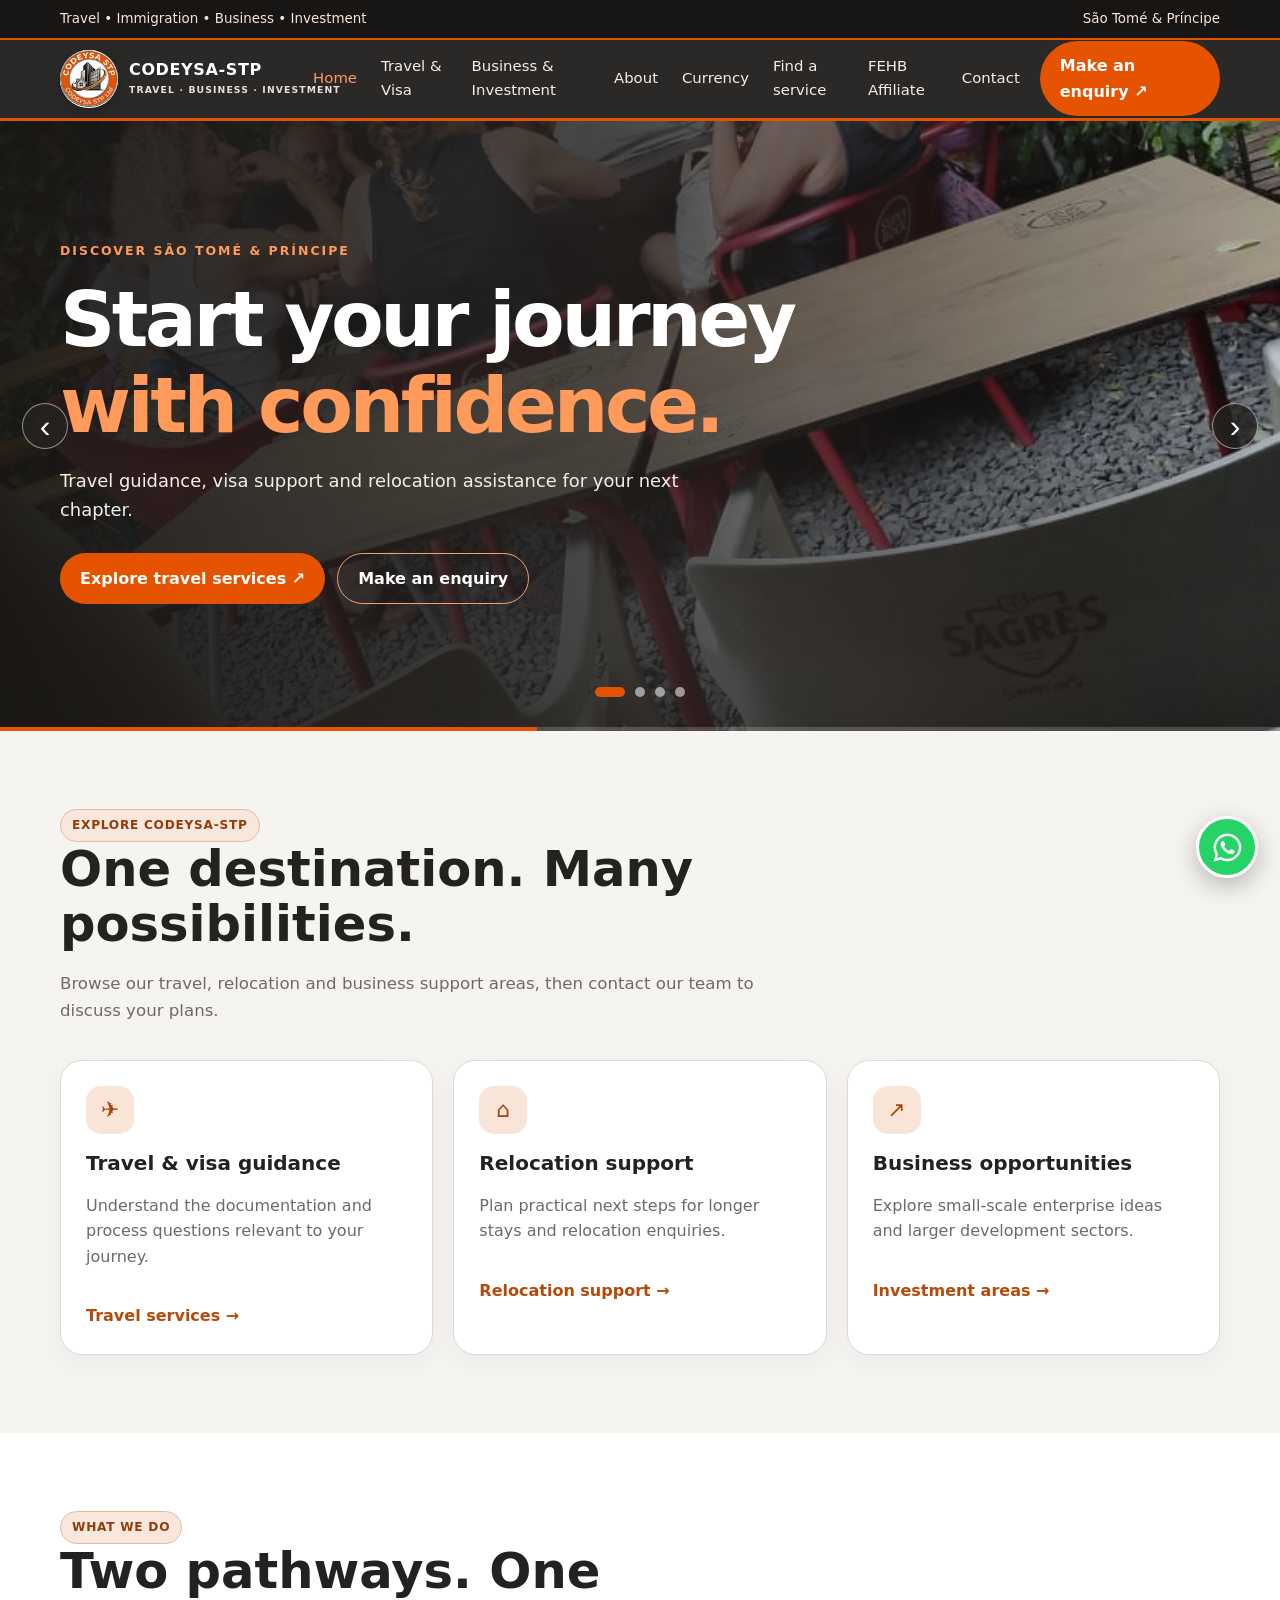
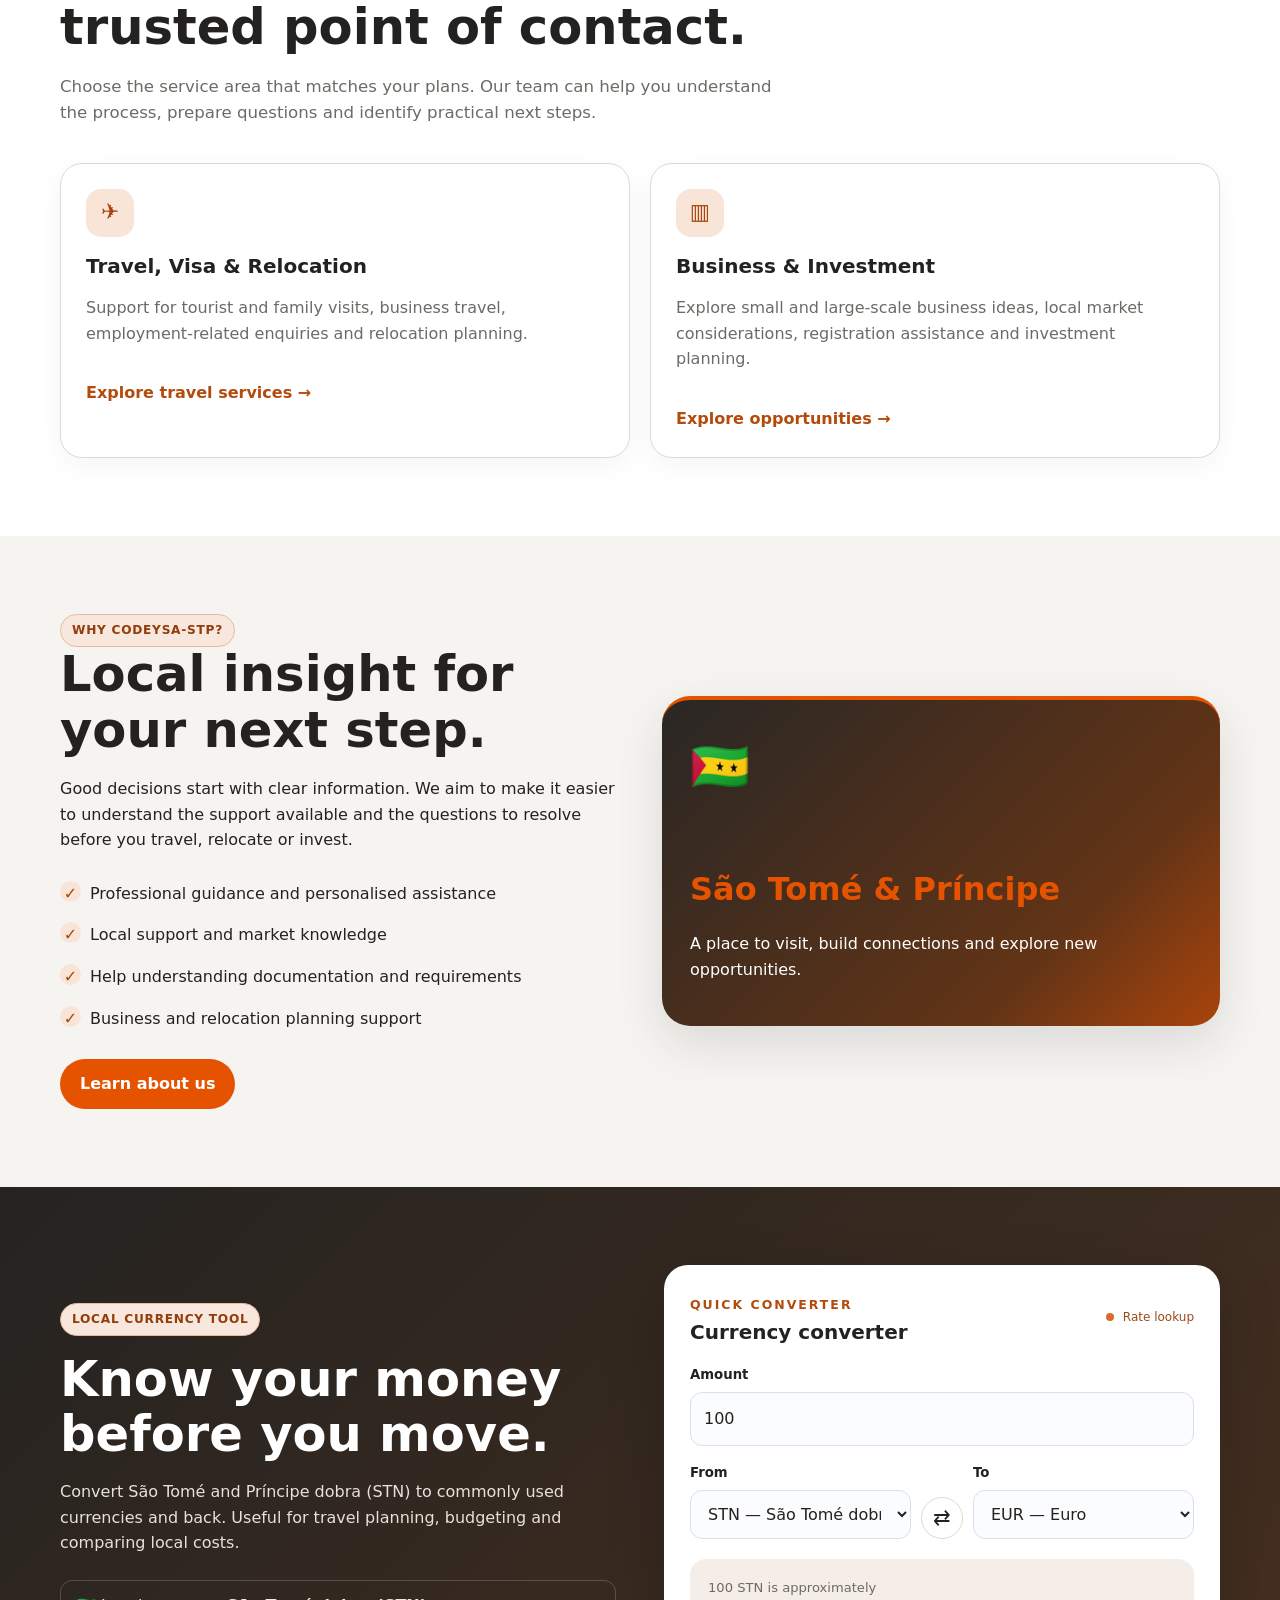
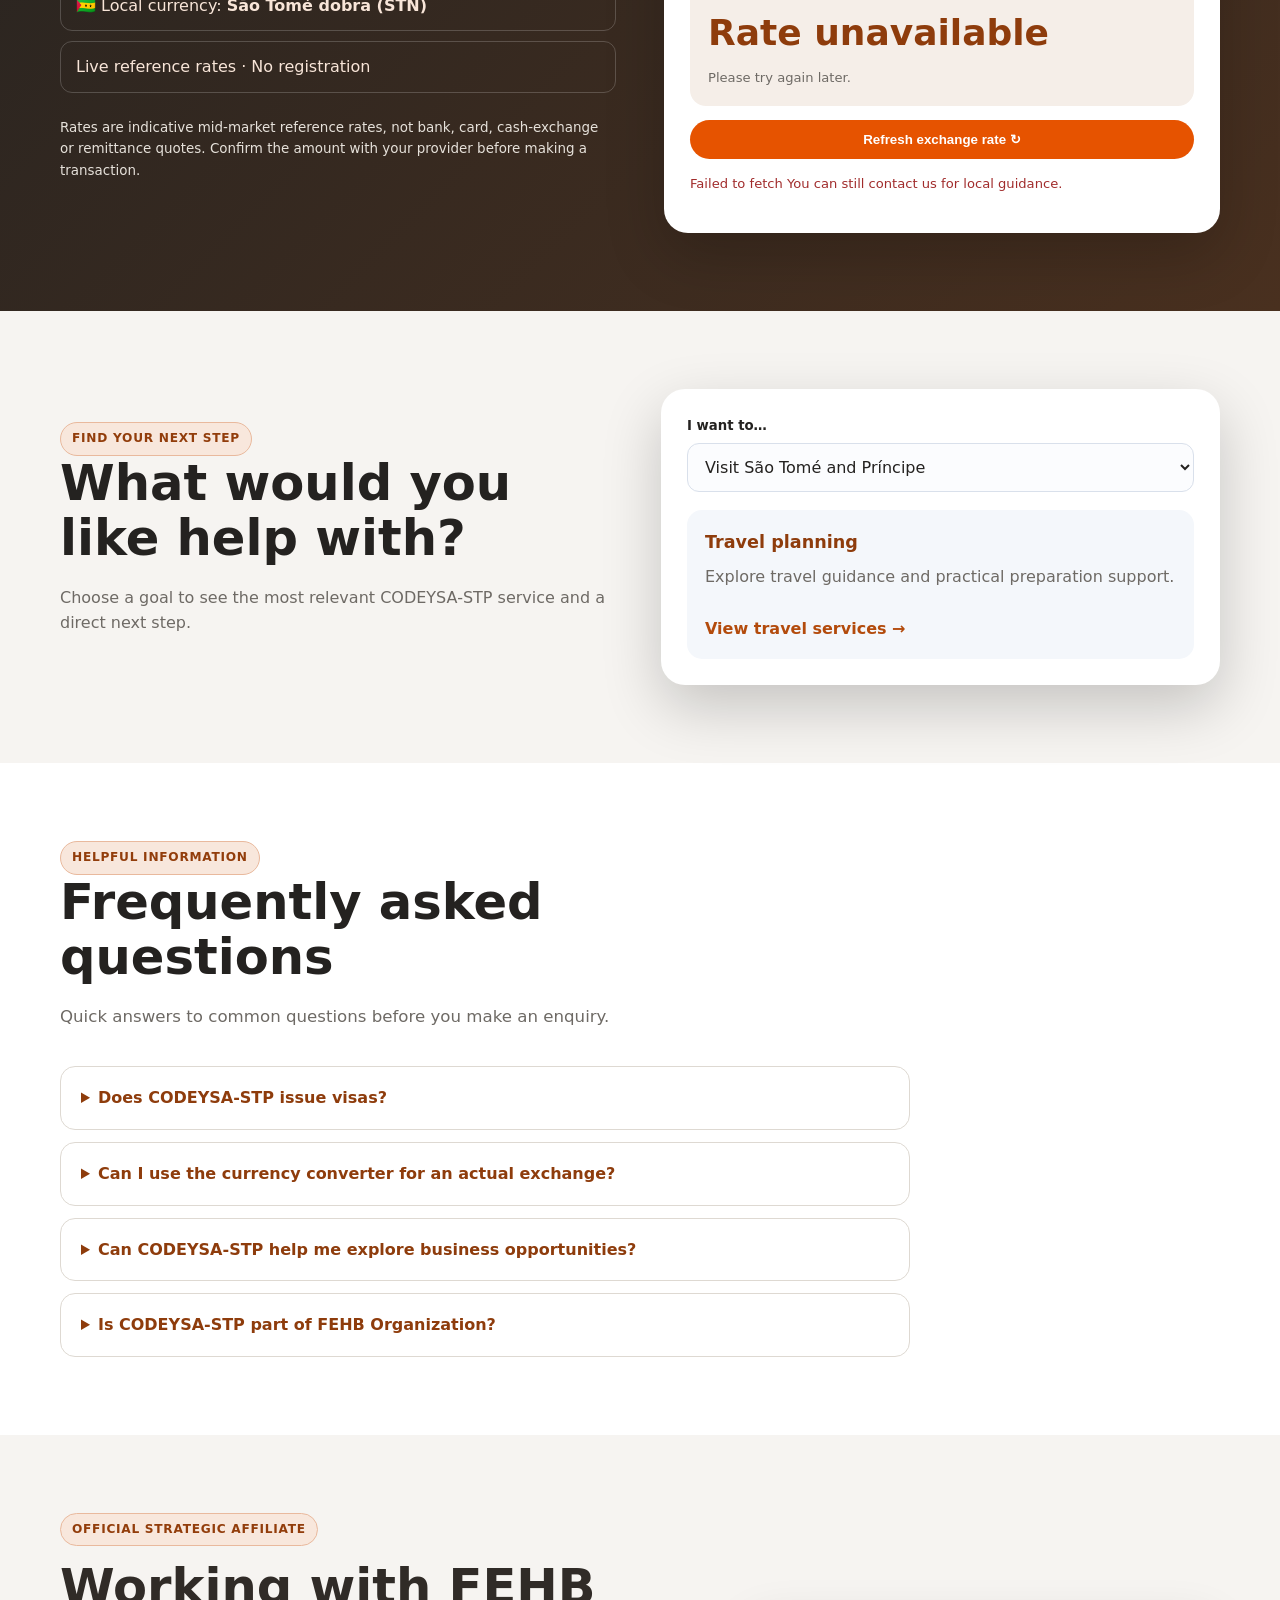
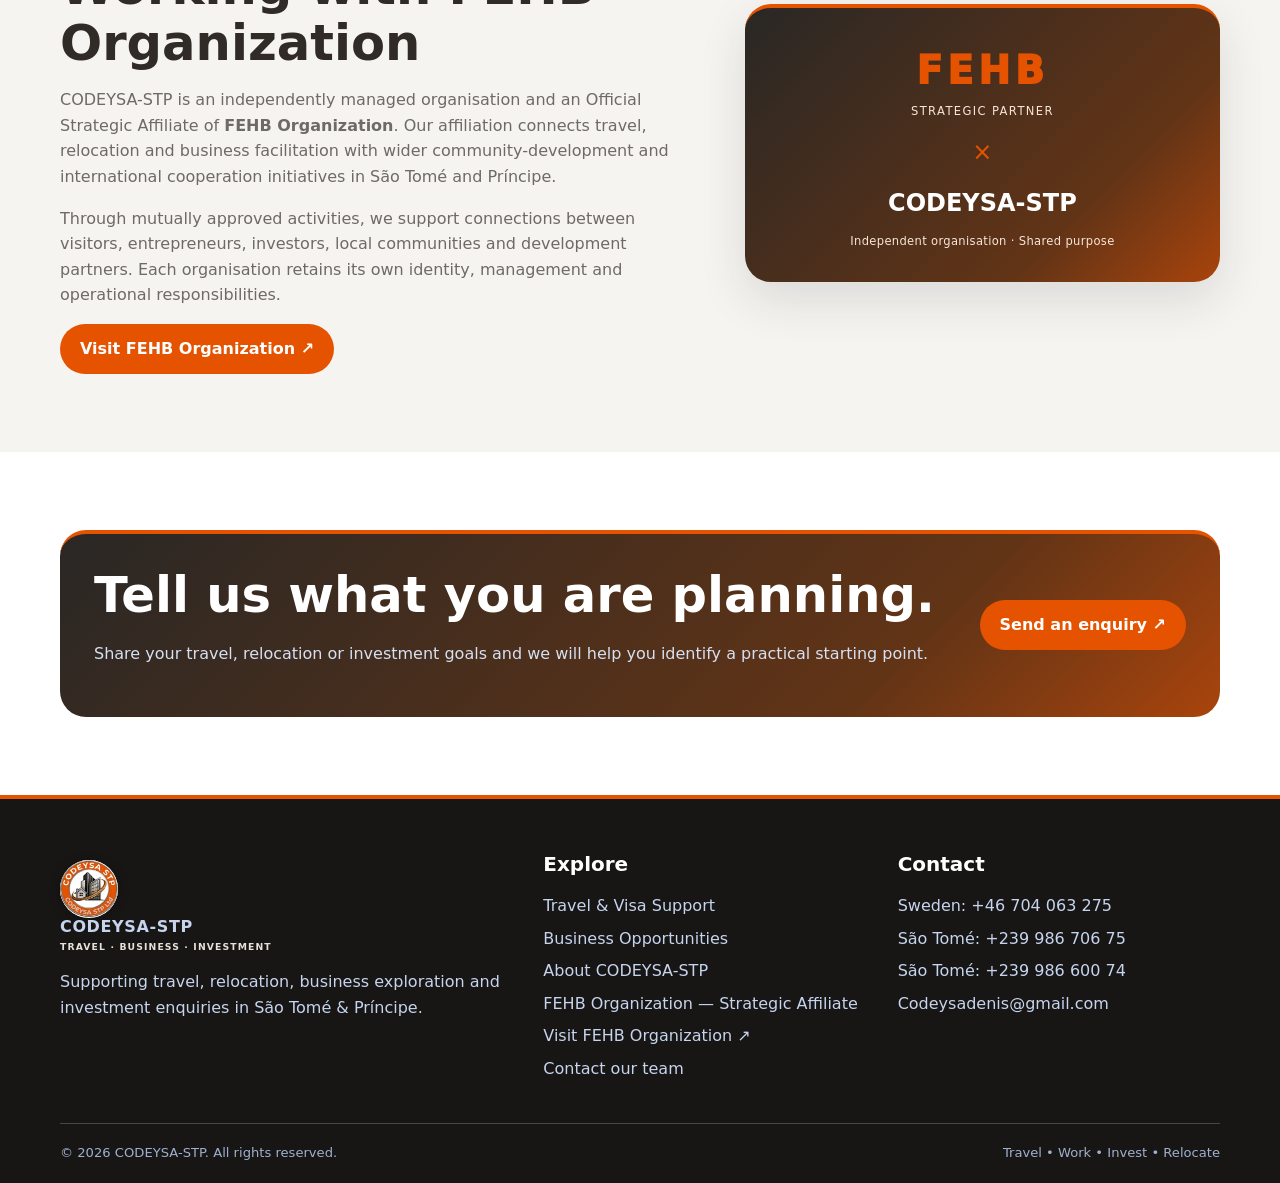
==== index.html @ 366eddcd "Add CODEYSA-STP favicon and SEO social metadata" ====
<!doctype html><html lang="en"><head><meta charset="utf-8"><meta name="viewport" content="width=device-width,initial-scale=1"><meta name="description" content="Explore travel, visa and relocation guidance, business opportunities and investment support in São Tomé and Príncipe with CODEYSA-STP."><meta name="theme-color" content="#252321"><meta name="color-scheme" content="light"><link rel="icon" type="image/webp" href="assets/codeysa-stp-logo.webp"><link rel="apple-touch-icon" href="assets/codeysa-stp-logo.webp"><meta property="og:type" content="website"><meta property="og:site_name" content="CODEYSA-STP"><meta property="og:title" content="CODEYSA-STP | Travel, Visa, Business & Investment in São Tomé and Príncipe"><meta property="og:description" content="Explore travel, visa and relocation guidance, business opportunities and investment support in São Tomé and Príncipe with CODEYSA-STP."><meta property="og:url" content="https://codesa-stp.tlegit588.workers.dev/index.html"><meta property="og:image" content="https://codesa-stp.tlegit588.workers.dev/assets/codeysa-stp-logo.webp"><meta property="og:image:alt" content="Official CODEYSA-STP emblem"><meta name="twitter:card" content="summary_large_image"><meta name="twitter:title" content="CODEYSA-STP | Travel, Visa, Business & Investment in São Tomé and Príncipe"><meta name="twitter:description" content="Explore travel, visa and relocation guidance, business opportunities and investment support in São Tomé and Príncipe with CODEYSA-STP."><meta name="twitter:image" content="https://codesa-stp.tlegit588.workers.dev/assets/codeysa-stp-logo.webp"><title>CODEYSA-STP | Travel, Visa, Business & Investment in São Tomé and Príncipe</title><link rel="stylesheet" href="styles.css"><script type="application/ld+json">{"@context":"https://schema.org","@type":"Organization","name":"CODEYSA-STP","url":"https://codesa-stp.tlegit588.workers.dev/","logo":"https://codesa-stp.tlegit588.workers.dev/assets/codeysa-stp-logo.webp","email":"Codeysadenis@gmail.com","telephone":"+239 986 0074","description":"Travel, visa, relocation, business and investment support in São Tomé and Príncipe.","areaServed":{"@type":"Country","name":"São Tomé and Príncipe"}}</script></head><body><div class="topbar"><div class="container"><span>Travel • Immigration • Business • Investment</span><span>São Tomé &amp; Príncipe</span></div></div><header><div class="container nav"><a class="brand" href="index.html"><img class="brand-logo" src="assets/codeysa-stp-logo.webp" alt="CODEYSA-STP logo"><span class="brand-copy">CODEYSA-STP<small>TRAVEL · BUSINESS · INVESTMENT</small></span></a><button class="menu-toggle" aria-label="Open navigation" aria-expanded="false">☰</button><nav class="nav-links"><a href="index.html">Home</a><a href="travel.html">Travel &amp; Visa</a><a href="investment.html">Business &amp; Investment</a><a href="about.html">About</a><a href="#currency-converter">Currency</a><a href="#service-finder">Find a service</a><a href="#fehb-partner">FEHB Affiliate</a><a href="contact.html">Contact</a></nav><a class="nav-cta" href="contact.html">Make an enquiry ↗</a></div></header><main><section class="home-slider" aria-label="Featured CODEYSA-STP services">
<div class="slider-track">
<article class="slide is-active" aria-hidden="false"><img src="assets/WhatsApp%20Image%202026-11-23%20at%201.13.00%20PM.jpeg" alt="São Tomé and Príncipe destination and travel visual"><div class="slide-shade"></div><div class="container slide-content"><span class="eyebrow">Discover São Tomé &amp; Príncipe</span><h1>Start your journey <em>with confidence.</em></h1><p>Travel guidance, visa support and relocation assistance for your next chapter.</p><div class="hero-actions"><a class="btn btn-gold" href="travel.html">Explore travel services ↗</a><a class="btn btn-outline" href="contact.html?service=Travel%20%26%20Visa">Make an enquiry</a></div></div></article>
<article class="slide" aria-hidden="true"><img src="assets/WhatsApp%20Image%202026-11-23%20at%201.13.42%20PM(1).jpeg" alt="CODEYSA-STP business and investment imagery"><div class="slide-shade"></div><div class="container slide-content"><span class="eyebrow">Business &amp; investment</span><h1>Turn opportunity <em>into a plan.</em></h1><p>Explore enterprise ideas, investment sectors and local business support in São Tomé &amp; Príncipe.</p><div class="hero-actions"><a class="btn btn-gold" href="investment.html">Explore opportunities ↗</a><a class="btn btn-outline" href="contact.html?service=Business%20%26%20Investment">Discuss your idea</a></div></div></article>
<article class="slide" aria-hidden="true"><img src="assets/WhatsApp%20Image%202026-11-23%20at%201.13.43%20PM(1).jpeg" alt="Local services and destination imagery"><div class="slide-shade"></div><div class="container slide-content"><span class="eyebrow">Relocation &amp; local support</span><h1>Make your next move <em>well informed.</em></h1><p>Get help understanding documentation, logistics and practical next steps before you relocate.</p><div class="hero-actions"><a class="btn btn-gold" href="travel.html">Explore relocation support ↗</a><a class="btn btn-outline" href="contact.html">Talk to our team</a></div></div></article>
<article class="slide" aria-hidden="true"><img src="assets/WhatsApp%20Image%202026-11-23%20at%201.13.44%20PM(1).jpeg" alt="Business development and investment visual"><div class="slide-shade"></div><div class="container slide-content"><span class="eyebrow">Your trusted point of contact</span><h1>Travel. Work. Invest. <em>Thrive.</em></h1><p>One point of contact for travel enquiries and business opportunity exploration.</p><div class="hero-actions"><a class="btn btn-gold" href="contact.html">Contact CODEYSA-STP ↗</a></div></div></article>
</div><button class="slider-arrow prev" type="button" aria-label="Previous slide">‹</button><button class="slider-arrow next" type="button" aria-label="Next slide">›</button><div class="slider-controls" aria-label="Choose featured slide"><button class="slider-dot active" aria-label="Show slide 1"></button><button class="slider-dot" aria-label="Show slide 2"></button><button class="slider-dot" aria-label="Show slide 3"></button><button class="slider-dot" aria-label="Show slide 4"></button></div><div class="slider-progress"><span></span></div></section><section class="section soft"><div class="container"><div class="section-head"><span class="pill">Explore CODEYSA-STP</span><h2>One destination. Many possibilities.</h2><p>Browse our travel, relocation and business support areas, then contact our team to discuss your plans.</p></div><div class="grid grid-3"><article class="card"><div class="card-icon">✈</div><h3>Travel &amp; visa guidance</h3><p>Understand the documentation and process questions relevant to your journey.</p><a class="card-link" href="travel.html">Travel services →</a></article><article class="card"><div class="card-icon">⌂</div><h3>Relocation support</h3><p>Plan practical next steps for longer stays and relocation enquiries.</p><a class="card-link" href="travel.html">Relocation support →</a></article><article class="card"><div class="card-icon">↗</div><h3>Business opportunities</h3><p>Explore small-scale enterprise ideas and larger development sectors.</p><a class="card-link" href="investment.html">Investment areas →</a></article></div></div></section><section class="section"><div class="container"><div class="section-head"><span class="pill">What we do</span><h2>Two pathways. One trusted point of contact.</h2><p>Choose the service area that matches your plans. Our team can help you understand the process, prepare questions and identify practical next steps.</p></div><div class="grid grid-2"><article class="card"><div class="card-icon">✈</div><h3>Travel, Visa &amp; Relocation</h3><p>Support for tourist and family visits, business travel, employment-related enquiries and relocation planning.</p><a class="card-link" href="travel.html">Explore travel services →</a></article><article class="card"><div class="card-icon">▥</div><h3>Business &amp; Investment</h3><p>Explore small and large-scale business ideas, local market considerations, registration assistance and investment planning.</p><a class="card-link" href="investment.html">Explore opportunities →</a></article></div></div></section><section class="section soft"><div class="container split"><div><span class="pill">Why CODEYSA-STP?</span><h2>Local insight for your next step.</h2><p>Good decisions start with clear information. We aim to make it easier to understand the support available and the questions to resolve before you travel, relocate or invest.</p><ul class="check-list"><li>Professional guidance and personalised assistance</li><li>Local support and market knowledge</li><li>Help understanding documentation and requirements</li><li>Business and relocation planning support</li></ul><a class="btn btn-gold" href="about.html">Learn about us</a></div><div class="visual-card"><div class="flag">🇸🇹</div><div><strong>São Tomé &amp; Príncipe</strong><p>A place to visit, build connections and explore new opportunities.</p></div></div></div></section>
<section class="section currency-section" id="currency-converter">
  <div class="container currency-layout">
    <div class="currency-intro">
      <span class="pill">Local currency tool</span>
      <h2>Know your money before you move.</h2>
      <p>Convert São Tomé and Príncipe dobra (STN) to commonly used currencies and back. Useful for travel planning, budgeting and comparing local costs.</p>
      <div class="currency-facts"><span>🇸🇹 Local currency: <strong>São Tomé dobra (STN)</strong></span><span>Live reference rates · No registration</span></div>
      <p class="form-note">Rates are indicative mid-market reference rates, not bank, card, cash-exchange or remittance quotes. Confirm the amount with your provider before making a transaction.</p>
    </div>
    <div class="converter-card">
      <div class="converter-heading"><div><span class="eyebrow">Quick converter</span><h3>Currency converter</h3></div><span class="live-indicator"><i></i> Rate lookup</span></div>
      <label class="converter-label" for="currency-amount">Amount</label>
      <input id="currency-amount" class="currency-amount" type="number" min="0" step="any" value="100" inputmode="decimal">
      <div class="currency-pair">
        <label><span>From</span><select id="currency-from"><option value="STN">STN — São Tomé dobra</option><option value="EUR">EUR — Euro</option><option value="USD">USD — US dollar</option><option value="NGN">NGN — Nigerian naira</option><option value="GBP">GBP — British pound</option></select></label>
        <button type="button" id="currency-swap" class="swap-button" aria-label="Swap currencies" title="Swap currencies">⇄</button>
        <label><span>To</span><select id="currency-to"><option value="EUR">EUR — Euro</option><option value="STN">STN — São Tomé dobra</option><option value="USD">USD — US dollar</option><option value="NGN">NGN — Nigerian naira</option><option value="GBP">GBP — British pound</option></select></label>
      </div>
      <div class="conversion-result" aria-live="polite"><span id="conversion-caption">100 STN is approximately</span><strong id="conversion-value">Loading rate…</strong><small id="conversion-status">Getting the latest available reference rate…</small></div>
      <button type="button" id="currency-refresh" class="btn btn-gold converter-refresh">Refresh exchange rate ↻</button>
      <p class="converter-error" id="currency-error" role="status"></p>
    </div>
  </div>
</section>
<section class="section soft" id="service-finder">
  <div class="container finder-layout">
    <div><span class="pill">Find your next step</span><h2>What would you like help with?</h2><p>Choose a goal to see the most relevant CODEYSA-STP service and a direct next step.</p></div>
    <div class="finder-card"><label for="service-goal">I want to…</label><select id="service-goal"><option value="travel">Visit São Tomé and Príncipe</option><option value="visa">Understand visa and travel documentation</option><option value="relocate">Explore relocation or work options</option><option value="business">Explore a business opportunity</option><option value="invest">Research investment possibilities</option></select><div class="finder-result" id="service-recommendation" aria-live="polite"><strong>Travel planning</strong><p>Explore travel guidance and practical preparation support.</p><a class="card-link" href="travel.html">View travel services →</a></div></div>
  </div>
</section>
<section class="section faq-section">
  <div class="container"><div class="section-head"><span class="pill">Helpful information</span><h2>Frequently asked questions</h2><p>Quick answers to common questions before you make an enquiry.</p></div>
    <div class="faq-list">
      <details><summary>Does CODEYSA-STP issue visas?</summary><p>No. Visa decisions are made by the relevant government and immigration authorities. CODEYSA-STP can provide guidance and assistance with understanding documentation and application steps, but cannot guarantee approval.</p></details>
      <details><summary>Can I use the currency converter for an actual exchange?</summary><p>Use it as an estimate for planning only. Banks, card providers and exchange services may apply different rates, fees and spreads. Always confirm the final rate before paying or exchanging money.</p></details>
      <details><summary>Can CODEYSA-STP help me explore business opportunities?</summary><p>We can help you make an initial enquiry, understand local considerations and identify questions to investigate. Any investment decision should be based on independent due diligence and professional advice.</p></details>
      <details><summary>Is CODEYSA-STP part of FEHB Organization?</summary><p>CODEYSA-STP is an independently managed organisation and an Official Strategic Affiliate of FEHB Organization. Both organisations retain separate identities, management and operational responsibilities.</p></details>
    </div>
  </div>
</section>
<section class="section partner-section" id="fehb-partner"><div class="container partner-layout"><div><span class="pill">Official strategic affiliate</span><h2>Working with FEHB Organization</h2><p>CODEYSA-STP is an independently managed organisation and an Official Strategic Affiliate of <strong>FEHB Organization</strong>. Our affiliation connects travel, relocation and business facilitation with wider community-development and international cooperation initiatives in São Tomé and Príncipe.</p><p>Through mutually approved activities, we support connections between visitors, entrepreneurs, investors, local communities and development partners. Each organisation retains its own identity, management and operational responsibilities.</p><a class="btn btn-gold" href="https://fehborganization.org/" target="_blank" rel="noopener noreferrer">Visit FEHB Organization ↗</a></div><div class="partner-mark-card"><span class="partner-symbol">FEHB</span><span class="partner-caption">STRATEGIC PARTNER</span><span class="partner-divider">×</span><strong>CODEYSA-STP</strong><small>Independent organisation · Shared purpose</small></div></div></section><section class="section"><div class="container"><div class="cta-band"><div><h2>Tell us what you are planning.</h2><p>Share your travel, relocation or investment goals and we will help you identify a practical starting point.</p></div><a class="btn btn-gold" href="contact.html">Send an enquiry ↗</a></div></div></section></main><footer><div class="container"><div class="footer-grid"><div><a class="brand" href="index.html"><img class="brand-logo" src="assets/codeysa-stp-logo.webp" alt="CODEYSA-STP logo"><span class="brand-copy">CODEYSA-STP<small>TRAVEL · BUSINESS · INVESTMENT</small></span></a><p>Supporting travel, relocation, business exploration and investment enquiries in São Tomé &amp; Príncipe.</p></div><div><h3>Explore</h3><a href="travel.html">Travel &amp; Visa Support</a><a href="investment.html">Business Opportunities</a><a href="about.html">About CODEYSA-STP</a><a href="#fehb-partner">FEHB Organization — Strategic Affiliate</a><a href="https://fehborganization.org/" target="_blank" rel="noopener noreferrer">Visit FEHB Organization ↗</a><a href="contact.html">Contact our team</a></div><div><h3>Contact</h3><a href="tel:+46704063275">Sweden: +46 704 063 275</a><a href="tel:+23998670675">São Tomé: +239 986 706 75</a><a href="tel:+23998660074">São Tomé: +239 986 600 74</a><a href="mailto:Codeysadenis@gmail.com">Codeysadenis@gmail.com</a></div></div><div class="footer-bottom"><span>© <span data-year></span> CODEYSA-STP. All rights reserved.</span><span>Travel • Work • Invest • Relocate</span></div></div></footer><script src="app.js"></script></body></html>
---- styles.css ----
:root{--navy:#08752b;--gold:#ffce00;--gold2:#ffe36a;--ink:#17251b;--muted:#647267;--paper:#f4f8f3;--line:#dce8dc;--green:#12ad2b;--red:#d21034;--flag-black:#111111;--shadow:0 18px 48px rgba(7,27,67,.12);--radius:22px}*{box-sizing:border-box}html{scroll-behavior:smooth}body{margin:0;font-family:Inter,system-ui,-apple-system,"Segoe UI",sans-serif;color:var(--ink);line-height:1.6}a{color:inherit;text-decoration:none}.container{width:min(1160px,calc(100% - 40px));margin:auto}.topbar{background:#06451f;color:#dbe5fb;font-size:.84rem;padding:8px 0}.topbar .container{display:flex;justify-content:space-between;gap:12px;flex-wrap:wrap}header{position:sticky;top:0;z-index:30;background:rgba(7,27,67,.97);color:#fff;border-bottom:1px solid #ffffff19}.nav{min-height:78px;display:flex;align-items:center;justify-content:space-between;gap:20px}.brand{display:flex;align-items:center;gap:12px;font-weight:900;letter-spacing:.04em}.brand-mark{width:46px;height:46px;border:2px solid var(--gold);border-radius:50%;display:grid;place-items:center;color:var(--gold);font-size:1.3rem}.brand small{display:block;color:#d7e2fa;font-size:.62rem;letter-spacing:.14em}.nav-links{display:flex;align-items:center;gap:24px;font-size:.93rem}.nav-links a{color:#e7edfa}.nav-links a:hover,.nav-links a.active{color:var(--gold2)}.nav-cta,.btn{display:inline-flex;align-items:center;justify-content:center;gap:9px;border:0;border-radius:999px;padding:12px 20px;font-weight:800;cursor:pointer}.nav-cta,.btn-gold{background:var(--gold);color:var(--navy)}.btn-outline{border:1px solid #ffffff8c;color:#fff;background:transparent}.menu-toggle{display:none;background:transparent;border:1px solid #ffffff55;color:#fff;border-radius:10px;padding:8px 12px}.hero{background:radial-gradient(circle at 85% 20%,#1d4b91 0,transparent 30%),linear-gradient(125deg,#075522,#0b7a2b 72%,#075522);color:#fff}.hero-grid{display:grid;grid-template-columns:1.1fr .9fr;gap:48px;align-items:center;padding:88px 0}.eyebrow{color:var(--gold2);font-size:.78rem;font-weight:900;letter-spacing:.16em;text-transform:uppercase}h1,h2,h3{line-height:1.12;margin:0 0 18px}h1{font-size:clamp(2.6rem,6vw,5rem);letter-spacing:-.045em}h2{font-size:clamp(2rem,4vw,3.1rem)}h3{font-size:1.25rem}.hero p{font-size:1.12rem;color:#d9e4f8}.hero-actions{display:flex;gap:12px;flex-wrap:wrap;margin-top:28px}.hero-panel{background:#ffffff18;border:1px solid #ffffff40;border-radius:28px;padding:26px;box-shadow:0 24px 80px #0004}.big-number{font-size:3.2rem;color:var(--gold);font-weight:950;line-height:1}.hero-tags{display:flex;gap:8px;flex-wrap:wrap;margin-top:20px}.tag{border:1px solid #ffffff44;border-radius:99px;padding:7px 12px;font-size:.78rem;color:#eaf0fc}.section{padding:78px 0}.section.soft{background:var(--paper)}.section-head{max-width:740px;margin-bottom:36px}.section-head p{color:var(--muted);font-size:1.04rem}.grid{display:grid;gap:20px}.grid-3{grid-template-columns:repeat(3,1fr)}.grid-2{grid-template-columns:repeat(2,1fr)}.card{border:1px solid var(--line);border-radius:var(--radius);padding:25px;background:#fff;box-shadow:0 8px 28px #071b430b}.card p{color:var(--muted)}.card-icon{width:48px;height:48px;border-radius:15px;background:#fff5c8;color:#785d00;display:grid;place-items:center;font-size:1.35rem;margin-bottom:18px}.card-link,.flyer-link{display:inline-flex;margin-top:18px;color:#08752b;font-weight:800}.split{display:grid;grid-template-columns:1fr 1fr;gap:44px;align-items:center}.visual-card{background:linear-gradient(145deg,#086126,#071b43);border-radius:28px;padding:28px;color:#fff;min-height:330px;display:flex;flex-direction:column;justify-content:space-between;box-shadow:var(--shadow)}.visual-card .flag{font-size:3rem}.visual-card strong{font-size:2rem;color:var(--gold)}.check-list{list-style:none;padding:0;margin:20px 0}.check-list li{padding:8px 0 8px 30px;position:relative}.check-list li:before{content:"✓";position:absolute;left:0;top:8px;width:21px;height:21px;border-radius:50%;display:grid;place-items:center;background:#fff2b8;color:#7b5e00;font-weight:900}.pill{display:inline-block;background:#fff1b8;color:#675000;padding:6px 11px;border-radius:99px;font-size:.76rem;font-weight:900;letter-spacing:.06em;text-transform:uppercase}.page-hero{background:linear-gradient(125deg,#075522,#0b7a2b);color:#fff;padding:62px 0}.page-hero p{max-width:740px;color:#d8e4f8;font-size:1.08rem}.breadcrumb{font-size:.84rem;color:#d3def3;margin-bottom:18px}.breadcrumb a{color:var(--gold2)}.category{border-left:5px solid var(--gold);padding:4px 0 4px 18px;margin:28px 0 18px}.opportunity{display:flex;gap:14px;align-items:flex-start}.tick{color:#b38c00;font-weight:1000;font-size:1.2rem}.info-band{background:#fff7d6;border:1px solid #ecd36a;border-radius:18px;padding:22px}.cta-band{background:linear-gradient(110deg,#086126,#075522);color:#fff;border-radius:26px;padding:34px;display:flex;align-items:center;justify-content:space-between;gap:22px}.cta-band p{color:#d6e0f2}.form-wrap{display:grid;grid-template-columns:.8fr 1.2fr;gap:28px}.contact-panel{background:var(--navy);color:#fff;border-radius:24px;padding:28px}.contact-panel p{color:#d8e2f4}.contact-line{padding:13px 0;border-bottom:1px solid #ffffff22}.contact-line:last-child{border:0}form{background:#fff;border:1px solid var(--line);border-radius:24px;padding:28px;box-shadow:var(--shadow)}.form-grid{display:grid;grid-template-columns:1fr 1fr;gap:16px}.field{display:flex;flex-direction:column;gap:7px}.field.full{grid-column:1/-1}.field label{font-size:.86rem;font-weight:800}.field input,.field select,.field textarea{width:100%;padding:12px 14px;border:1px solid #d9e0eb;border-radius:12px;background:#fbfcfe}.field textarea{min-height:130px;resize:vertical}.form-note,.notice{font-size:.84rem;color:var(--muted)}.notice{border-left:3px solid var(--gold);padding-left:14px}footer{background:#06451f;color:#fff;padding:54px 0 20px}.footer-grid{display:grid;grid-template-columns:1.4fr 1fr 1fr;gap:32px}.footer-grid p,.footer-grid a{color:#c6d4ed}.footer-grid a{display:block;margin:7px 0}.footer-bottom{border-top:1px solid #ffffff22;margin-top:34px;padding-top:18px;color:#9fb0ce;font-size:.82rem;display:flex;justify-content:space-between;gap:12px;flex-wrap:wrap}@media(max-width:900px){.nav-links{display:none;position:absolute;top:78px;left:0;right:0;background:var(--navy);padding:18px 24px;flex-direction:column;align-items:flex-start}.nav-links.open{display:flex}.menu-toggle{display:block}.nav-cta{display:none}.hero-grid,.split,.form-wrap{grid-template-columns:1fr}.grid-3{grid-template-columns:repeat(2,1fr)}.footer-grid{grid-template-columns:1fr 1fr}}@media(max-width:600px){.container{width:min(100% - 28px,1160px)}.grid-3,.grid-2,.form-grid,.footer-grid{grid-template-columns:1fr}.section{padding:56px 0}.hero-grid{gap:28px;padding:64px 0}.cta-band{align-items:flex-start;flex-direction:column}.page-hero{padding:48px 0}}
/* Homepage dynamic hero slider */
.home-slider{position:relative;min-height:610px;background:#075522;color:#fff;overflow:hidden}
.slider-track,.slide{position:absolute;inset:0}.slide{opacity:0;visibility:hidden;transition:opacity .8s ease;display:flex;align-items:center}.slide.is-active{opacity:1;visibility:visible;z-index:1}.slide>img{position:absolute;inset:0;width:100%;height:100%;object-fit:cover;object-position:center}.slide-shade{position:absolute;inset:0;background:linear-gradient(90deg,rgba(3,15,39,.94) 0%,rgba(4,22,54,.78) 48%,rgba(4,22,54,.2) 100%),linear-gradient(0deg,rgba(3,15,39,.3),transparent 45%)}.slide-content{position:relative;z-index:2;padding-top:110px;padding-bottom:120px;pointer-events:none}.slide-content a{pointer-events:auto}.slide-content h1{max-width:750px;margin-top:15px}.slide-content h1 em{font-style:normal;color:var(--gold)}.slide-content p{font-size:1.12rem;color:#e0e9f9;max-width:620px}.slider-arrow{position:absolute;z-index:4;top:50%;transform:translateY(-50%);width:46px;height:46px;border-radius:50%;border:1px solid #ffffff80;background:#071b43a8;color:#fff;font-size:2rem;line-height:1;cursor:pointer}.slider-arrow:hover{background:var(--gold);color:var(--navy)}.slider-arrow.prev{left:22px}.slider-arrow.next{right:22px}.slider-controls{position:absolute;z-index:4;bottom:34px;left:50%;transform:translateX(-50%);display:flex;gap:10px}.slider-dot{width:10px;height:10px;border:0;border-radius:20px;background:#ffffff88;padding:0;cursor:pointer;transition:width .25s}.slider-dot.active{width:30px;background:var(--gold)}.slider-progress{position:absolute;z-index:4;bottom:0;left:0;right:0;height:4px;background:#ffffff30}.slider-progress span{display:block;height:100%;width:0;background:var(--gold)}@media(max-width:700px){.home-slider{min-height:590px}.slide-content{padding:95px 24px 120px}.slide-content h1{font-size:clamp(2.3rem,11vw,3.5rem)}.slide-content p{font-size:1rem}.slider-arrow{top:auto;bottom:22px;width:38px;height:38px}.slider-arrow.prev{left:18px}.slider-arrow.next{right:18px}.slider-controls{bottom:36px}}

/* FEHB strategic affiliate section */
.partner-section{background:#eef2f8}.partner-layout{display:grid;grid-template-columns:1.15fr .85fr;gap:42px;align-items:center}.partner-layout h2{color:var(--navy);margin:14px 0}.partner-layout p{color:var(--muted)}.partner-mark-card{min-height:270px;padding:32px;border-radius:26px;background:linear-gradient(145deg,#086126,#06451f);color:#fff;display:flex;flex-direction:column;align-items:center;justify-content:center;box-shadow:var(--shadow);text-align:center}.partner-symbol{color:var(--gold);font-weight:950;font-size:2.4rem;letter-spacing:.12em}.partner-caption,.partner-mark-card small{color:#dbe5fb;font-size:.72rem;letter-spacing:.12em}.partner-divider{margin:13px 0;color:var(--gold);font-size:1.5rem}.partner-mark-card strong{font-size:1.5rem}.partner-mark-card small{margin-top:9px;letter-spacing:.03em}@media(max-width:700px){.partner-layout{grid-template-columns:1fr}}


/* Currency converter, service finder and FAQ interactions */
.currency-section{background:#071b43;color:#fff}.currency-layout{display:grid;grid-template-columns:1fr 1fr;gap:48px;align-items:center}.currency-intro h2{margin:16px 0;color:#fff}.currency-intro>p{color:#d7e2f5}.currency-facts{display:grid;gap:10px;margin:24px 0;color:#e7edfa}.currency-facts span{padding:12px 15px;border:1px solid #ffffff30;border-radius:12px}.converter-card,.finder-card{background:#fff;color:var(--ink);border-radius:24px;padding:26px;box-shadow:0 22px 60px #0003}.converter-heading{display:flex;justify-content:space-between;align-items:center;gap:12px;margin-bottom:20px}.converter-heading .eyebrow{color:#967400}.converter-heading h3{margin:5px 0 0}.live-indicator{font-size:.75rem;color:#267447;white-space:nowrap}.live-indicator i{display:inline-block;width:8px;height:8px;border-radius:50%;background:#29a365;margin-right:5px}.converter-label,.currency-pair label span,.finder-card>label{display:block;font-size:.83rem;font-weight:800;margin-bottom:7px}.currency-amount,.currency-pair select,.finder-card select{width:100%;padding:13px;border:1px solid #d9e0eb;border-radius:12px;background:#fbfcfe;color:var(--ink);font:inherit}.currency-pair{display:grid;grid-template-columns:1fr auto 1fr;gap:10px;align-items:end;margin-top:16px}.swap-button{width:42px;height:42px;border:1px solid var(--line);border-radius:50%;background:#fff;color:var(--navy);font-size:1.3rem;cursor:pointer}.conversion-result{margin:20px 0 14px;padding:18px;background:#f3f6fb;border-radius:16px;display:grid;gap:6px}.conversion-result span,.conversion-result small{color:var(--muted);font-size:.82rem}.conversion-result strong{font-size:clamp(1.6rem,4vw,2.25rem);color:var(--navy);overflow-wrap:anywhere}.converter-refresh{width:100%}.converter-error{color:#a12c2c;font-size:.82rem;min-height:1.2em}.finder-layout{display:grid;grid-template-columns:1fr 1fr;gap:42px;align-items:center}.finder-layout>div:first-child p{color:var(--muted)}.finder-card label{display:block}.finder-card select{margin-bottom:18px}.finder-result{padding:18px;background:#f4f7fb;border-radius:15px}.finder-result strong{color:var(--navy);font-size:1.1rem}.finder-result p{color:var(--muted);margin:8px 0}.faq-list{max-width:850px;display:grid;gap:12px}.faq-list details{border:1px solid var(--line);border-radius:15px;padding:18px 20px;background:#fff}.faq-list summary{cursor:pointer;font-weight:800;color:var(--navy)}.faq-list details p{color:var(--muted);margin:13px 0 0}.faq-list details[open]{border-color:#e7c94f;box-shadow:0 8px 24px #071b430b}@media(max-width:800px){.currency-layout,.finder-layout{grid-template-columns:1fr;gap:28px}}@media(max-width:520px){.converter-card{padding:19px}.currency-pair{grid-template-columns:1fr 40px 1fr;gap:6px}.currency-pair select{font-size:.78rem;padding:10px 7px}.converter-heading{align-items:flex-start;flex-direction:column}}


/* Interactive opportunity directory */
.directory-section{background:#f5f7fb}.directory-tools{display:grid;grid-template-columns:2fr 1fr 1fr;gap:14px;align-items:end;padding:20px;background:#fff;border:1px solid var(--line);border-radius:18px}.directory-tools label{display:flex;flex-direction:column;gap:7px;font-size:.82rem;font-weight:800}.directory-tools input,.directory-tools select{width:100%;min-width:0;padding:12px 13px;border:1px solid #d9e0eb;border-radius:11px;background:#fbfcfe;color:var(--ink);font:inherit}.directory-summary{display:flex;align-items:center;justify-content:space-between;gap:12px;margin:20px 0;color:var(--muted);font-size:.9rem}.directory-reset{border:1px solid var(--line);background:#fff;border-radius:99px;padding:8px 14px;color:var(--navy);font-weight:800;cursor:pointer}.directory-grid{display:grid;grid-template-columns:repeat(3,minmax(0,1fr));gap:16px}.directory-card{background:#fff;border:1px solid var(--line);border-radius:18px;padding:21px;display:flex;flex-direction:column;min-height:235px;box-shadow:0 8px 24px #071b4308}.directory-card-top{display:flex;justify-content:space-between;align-items:flex-start;gap:10px}.directory-card h3{font-size:1.12rem;color:var(--navy);margin:0}.directory-tag{flex:none;padding:5px 9px;border-radius:99px;background:#fff1b8;color:#675000;font-size:.7rem;font-weight:900}.directory-sector{font-size:.78rem;color:#08752b;font-weight:800;margin:12px 0 4px}.directory-card>p:not(.directory-sector){color:var(--muted);font-size:.9rem;margin:8px 0 18px}.directory-enquire{margin-top:auto;color:#08752b;font-weight:850;font-size:.88rem}.directory-enquire:hover{text-decoration:underline}.directory-empty{padding:30px;text-align:center;color:var(--muted);background:#fff;border:1px dashed #cbd4e2;border-radius:16px}.directory-disclaimer{margin-top:24px;background:#fff7d6;border:1px solid #ecd36a;border-radius:16px;padding:18px;color:#554315;font-size:.88rem}.directory-disclaimer strong{color:#483700}@media(max-width:900px){.directory-grid{grid-template-columns:repeat(2,minmax(0,1fr))}}@media(max-width:620px){.directory-tools{grid-template-columns:1fr}.directory-grid{grid-template-columns:1fr}.directory-card{min-height:0}}


/* Floating WhatsApp brand contact shortcut */
.floating-whatsapp{position:fixed;right:22px;bottom:22px;z-index:9999;width:62px;height:62px;border-radius:50%;display:grid;place-items:center;background:#25D366;color:#fff;box-shadow:0 8px 24px rgba(0,0,0,.25);border:3px solid #fff;transition:transform .2s ease,box-shadow .2s ease}.floating-whatsapp svg{width:35px;height:35px}.floating-whatsapp:hover{transform:translateY(-4px) scale(1.04);box-shadow:0 12px 30px rgba(0,0,0,.3)}.floating-whatsapp:focus-visible{outline:3px solid #071b43;outline-offset:4px}@media(max-width:600px){.floating-whatsapp{width:56px;height:56px;right:15px;bottom:16px}.floating-whatsapp svg{width:32px;height:32px}}

/* Business directory opportunity imagery */
.directory-card{overflow:hidden;display:flex;flex-direction:column;}
.directory-photo{display:block;width:100%;aspect-ratio:16/9;object-fit:cover;border-radius:12px;margin:0 0 12px;background:#e7edf0;}
.directory-card-top{display:flex;align-items:flex-start;justify-content:space-between;gap:10px;}
.directory-card h3{margin:0;}
@media(max-width:640px){.directory-photo{aspect-ratio:16/10;}}


/* Opportunity detail and investor due-diligence dialog */
.directory-details{align-self:flex-start;margin:2px 0 10px;padding:8px 12px;border:1px solid #cbd7e7;border-radius:9px;background:#f5f8fc;color:var(--navy);font:inherit;font-size:.84rem;font-weight:800;cursor:pointer}.directory-details:hover{background:#e9f0fa;border-color:#8fa7c7}.opportunity-dialog{width:min(620px,calc(100% - 28px));max-height:min(84vh,760px);padding:26px;border:1px solid var(--line);border-radius:20px;color:var(--ink);box-shadow:0 24px 80px #071b4350}.opportunity-dialog::backdrop{background:#06451fa8;backdrop-filter:blur(3px)}.opportunity-dialog-head{display:flex;align-items:center;justify-content:space-between;gap:14px}.opportunity-dialog-close{width:38px;height:38px;border:0;border-radius:50%;background:#eef2f7;color:var(--navy);font-size:1.5rem;cursor:pointer}.opportunity-dialog h2{margin:18px 0 6px;color:var(--navy);font-size:1.65rem}.opportunity-dialog-meta{color:#0b6a50;font-size:.88rem;font-weight:800}.opportunity-dialog-description{margin:16px 0;color:var(--muted)}.opportunity-dialog h3{margin:20px 0 8px;color:var(--navy);font-size:1.05rem}.opportunity-dialog ul{padding-left:22px;color:var(--ink)}.opportunity-dialog li{margin:7px 0}.opportunity-dialog-notice{margin:20px 0;padding:13px 15px;border-radius:12px;background:#fff7d6;border:1px solid #ecd36a;color:#554315;font-size:.85rem}.opportunity-dialog-enquire{display:inline-flex;margin-top:4px}


/* São Tomé and Príncipe national flag inspired identity */
:root{--stp-green:#12ad2b;--stp-deep:#075522;--stp-yellow:#ffce00;--stp-red:#d21034;--stp-black:#111}
header{background:rgba(7,85,34,.97);border-bottom:3px solid var(--stp-yellow)}
.topbar{background:#06451f;border-bottom:2px solid var(--stp-red)}
.brand-mark{border-color:var(--stp-yellow);color:var(--stp-yellow)}
.nav-links a:hover,.nav-links a.active{color:var(--stp-yellow)}
.nav-cta,.btn-gold{background:var(--stp-yellow);color:#073d1b}
.hero,.page-hero{background:linear-gradient(115deg,#075522 0%,#0b8b2d 62%,#08752b 100%);border-top:4px solid var(--stp-red)}
.eyebrow,.breadcrumb a{color:var(--stp-yellow)}
.hero-panel{border-top:4px solid var(--stp-yellow)}
.big-number,.slide-content h1 em,.slider-dot.active{color:var(--stp-yellow)}
.slider-arrow:hover{background:var(--stp-yellow);color:#075522}
.section.soft,.directory-section{background:#f3f8f1}
.card-icon{background:#fff3bd;color:#795d00}
.pill{background:#e3f5e6;color:#075522;border:1px solid #b6dfbf}
.category{border-left-color:var(--stp-red)}
.tick{color:var(--stp-green)}
.info-band,.directory-disclaimer,.opportunity-dialog-notice{background:#fff8d8;border-color:#ecd36a}
.cta-band,.contact-panel,.visual-card,.partner-mark-card{background:linear-gradient(135deg,#075522,#0b8b2d);border-top:4px solid var(--stp-yellow)}
.currency-section{background:#075522}
.converter-heading .eyebrow{color:#987500}
.directory-tag{background:#fff1b8;color:#675000;border:1px solid #f1d65b}
.directory-sector,.directory-enquire,.card-link,.flyer-link{color:#08752b}
.directory-details{color:#075522;border-color:#b9d8bd;background:#f1f8f1}
.directory-details:hover{background:#e0f2e2;border-color:#12ad2b}
.faq-list details[open]{border-color:var(--stp-yellow)}
footer{background:#06451f;border-top:4px solid var(--stp-red)}
.footer-bottom{border-color:#ffffff35}
.floating-whatsapp{border-color:#fff}
.opportunity-dialog-close{color:#075522}
.opportunity-dialog-meta{color:#08752b}
.opportunity-dialog-enquire{background:var(--stp-yellow);color:#073d1b}


/* CODEYSA-STP official extracted emblem */
.brand{gap:11px;min-width:0}
.brand-logo{display:block;width:58px;height:58px;flex:0 0 58px;object-fit:contain;border-radius:50%;background:#fff;box-shadow:0 2px 10px #0003}
.brand-copy{display:block;line-height:1.15;white-space:nowrap}
.brand-copy small{display:block;margin-top:5px;color:#ffe36a;font-size:.58rem;letter-spacing:.12em;line-height:1.3}
@media(max-width:600px){.brand-logo{width:48px;height:48px;flex-basis:48px}.brand-copy{font-size:.88rem}.brand-copy small{font-size:.49rem;letter-spacing:.08em}}


/* CODEYSA-STP official emblem-led visual identity
   Palette sampled from the official orange, charcoal, silver and bronze logo. */
:root{
  --navy:#252321;
  --gold:#e65300;
  --gold2:#f0782b;
  --ink:#252321;
  --muted:#6e6a65;
  --paper:#f6f4f1;
  --line:#ded9d2;
  --green:#a85b17;
  --stp-orange:#e65300;
  --stp-charcoal:#252321;
  --stp-silver:#c9c5bf;
  --stp-bronze:#9b4b16;
  --shadow:0 18px 48px rgba(37,35,33,.13);
}
header{background:rgba(37,35,33,.98);border-bottom:3px solid var(--stp-orange)}
.topbar{background:#171615;border-bottom:2px solid var(--stp-orange);color:#e6e1da}
.brand-mark{border-color:var(--stp-orange);color:var(--stp-orange)}
.brand-copy small{color:#f3a16f}
.nav-links a:hover,.nav-links a.active{color:#ff9a5b}
.nav-cta,.btn-gold{background:var(--stp-orange);color:#fff}
.nav-cta:hover,.btn-gold:hover{background:#c74600;color:#fff}
.hero,.page-hero{background:linear-gradient(120deg,#242220 0%,#49301f 58%,#a9440c 100%);border-top:4px solid var(--stp-orange)}
.eyebrow,.breadcrumb a{color:#ff9a5b}
.hero-panel{border-top:4px solid var(--stp-orange)}
.big-number,.slide-content h1 em,.slider-dot.active{color:#ff9a5b}
.slider-arrow{background:#252321c9}
.slider-arrow:hover{background:var(--stp-orange);color:#fff}
.slide-shade{background:linear-gradient(90deg,rgba(24,22,20,.94) 0%,rgba(37,31,27,.78) 48%,rgba(37,31,27,.2) 100%),linear-gradient(0deg,rgba(24,22,20,.3),transparent 45%)}
.section.soft,.directory-section{background:#f6f4f1}
.card,.converter-card,.finder-card,form{border-color:#ded9d2}
.card-icon{background:#f8e5d8;color:#a9440c}
.pill{background:#f8e7dc;color:#923d0b;border:1px solid #e9b99d}
.category{border-left-color:var(--stp-orange)}
.tick,.directory-sector,.directory-enquire,.card-link,.flyer-link{color:#b34b0c}
.info-band,.directory-disclaimer,.opportunity-dialog-notice{background:#fbefe6;border-color:#e7b38f;color:#5c3826}
.cta-band,.contact-panel,.visual-card,.partner-mark-card{background:linear-gradient(135deg,#292725,#623416 72%,#a9440c);border-top:4px solid var(--stp-orange)}
.visual-card .flag{filter:saturate(.9)}
.currency-section{background:linear-gradient(120deg,#252321,#49301f)}
.converter-heading .eyebrow{color:#b34b0c}
.live-indicator{color:#9a4a19}
.live-indicator i{background:#d96b2b}
.conversion-result{background:#f5eee8}
.conversion-result strong,.finder-result strong,.faq-list summary{color:#8e3c0c}
.directory-tag{background:#f8e5d8;color:#873b12;border:1px solid #e9b99d}
.directory-details{color:#8e3c0c;border-color:#dfb49b;background:#fbf3ed}
.directory-details:hover{background:#f5e1d4;border-color:#e65300}
.faq-list details[open]{border-color:var(--stp-orange)}
footer{background:#171615;border-top:4px solid var(--stp-orange)}
.footer-bottom{border-color:#ffffff35}
.partner-section{background:#f0ede9}
.partner-layout h2{color:#302b27}
.opportunity-dialog::backdrop{background:#211c19b8}
.opportunity-dialog-close{color:#8e3c0c}
.opportunity-dialog-meta{color:#a64a13}
.opportunity-dialog-enquire{background:var(--stp-orange);color:#fff}
.opportunity-dialog-enquire:hover{background:#c74600}
.directory-reset{color:#8e3c0c}
.notice{border-left-color:var(--stp-orange)}
.check-list li:before{background:#f8e5d8;color:#a9440c}
.brand-logo{background:#fff;box-shadow:0 2px 12px rgba(0,0,0,.28)}
@media(prefers-reduced-motion:no-preference){
  .btn,.nav-cta,.directory-details{transition:background .2s ease,color .2s ease,border-color .2s ease}
}


/* Final brand-consistency pass: remove legacy blue tones */
:root{
  --navy:#252321;
  --gold:#e65300;
  --gold2:#ff9a5b;
  --ink:#242220;
  --muted:#6e6a65;
  --paper:#f6f4f1;
  --line:#ded9d2;
  --shadow:0 18px 48px rgba(37,35,33,.12);
}
.topbar{color:#f8e5d8}
header{background:rgba(37,35,33,.97)}
.brand small{color:#e6e1da}
.nav-links a{color:#f5eee8}
.nav-links a:hover,.nav-links a.active{color:#ff9a5b}
.nav-cta,.btn-gold{background:#e65300;color:#fff}
.btn-outline{border-color:#f3a16f;color:#fff}
.slide-shade{background:linear-gradient(90deg,rgba(25,23,21,.94) 0%,rgba(37,35,33,.78) 48%,rgba(37,35,33,.2) 100%),linear-gradient(0deg,rgba(25,23,21,.3),transparent 45%)}
.slide-content p{color:#f5eee8}
.slider-arrow{background:rgba(37,35,33,.78)}
.slider-arrow:hover{background:#e65300;color:#fff}
.partner-section{background:#f6f4f1}
.partner-caption,.partner-mark-card small{color:#f8e5d8}
.currency-section{background:linear-gradient(135deg,#252321,#49301f);color:#fff}
.currency-intro>p{color:#e6e1da}
.currency-facts{color:#f8e5d8}
.directory-section{background:#f6f4f1}
.directory-card{box-shadow:0 8px 24px rgba(37,35,33,.06)}
.directory-details{border-color:#ded9d2;background:#fbefe6;color:#873b12}
.directory-details:hover{background:#f8e5d8;border-color:#e65300}
.opportunity-dialog::backdrop{background:rgba(37,35,33,.72)}
.opportunity-dialog-close{background:#f0ede9;color:#252321}
.floating-whatsapp:focus-visible{outline-color:#e65300}
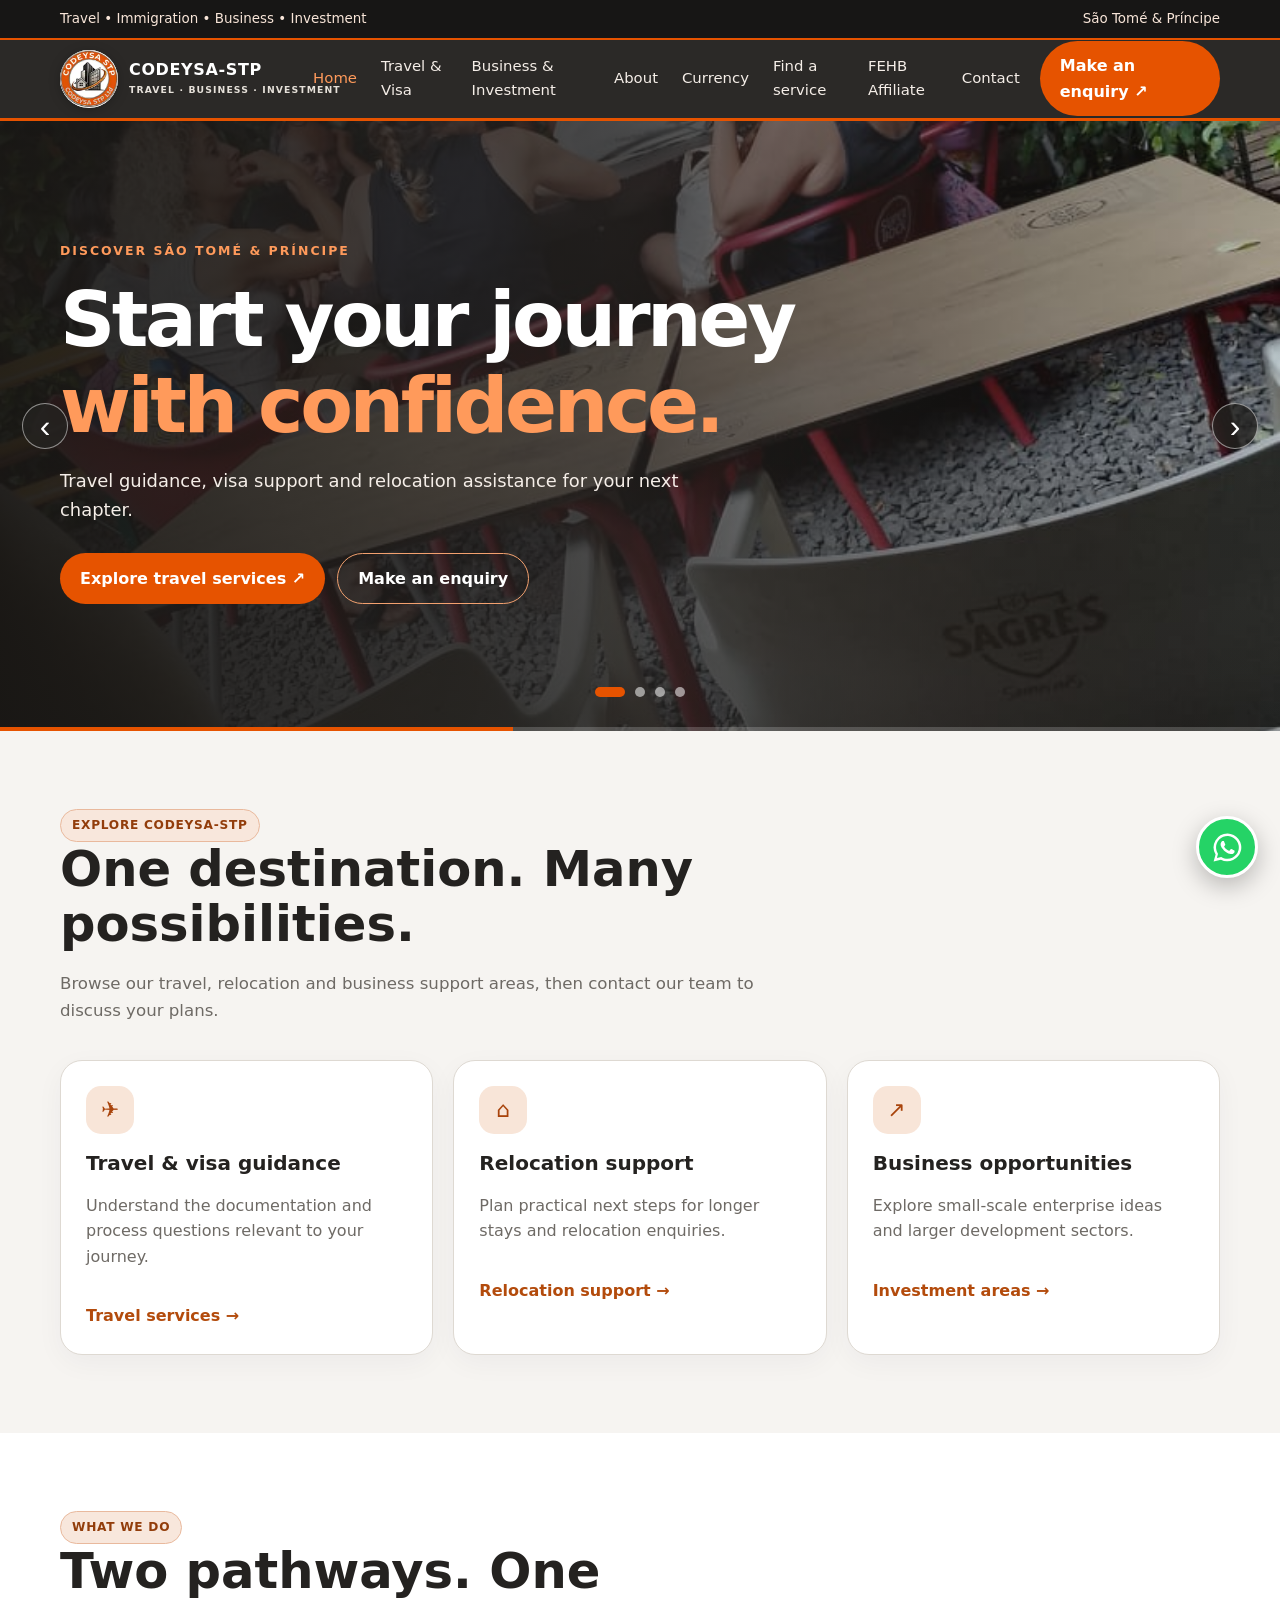
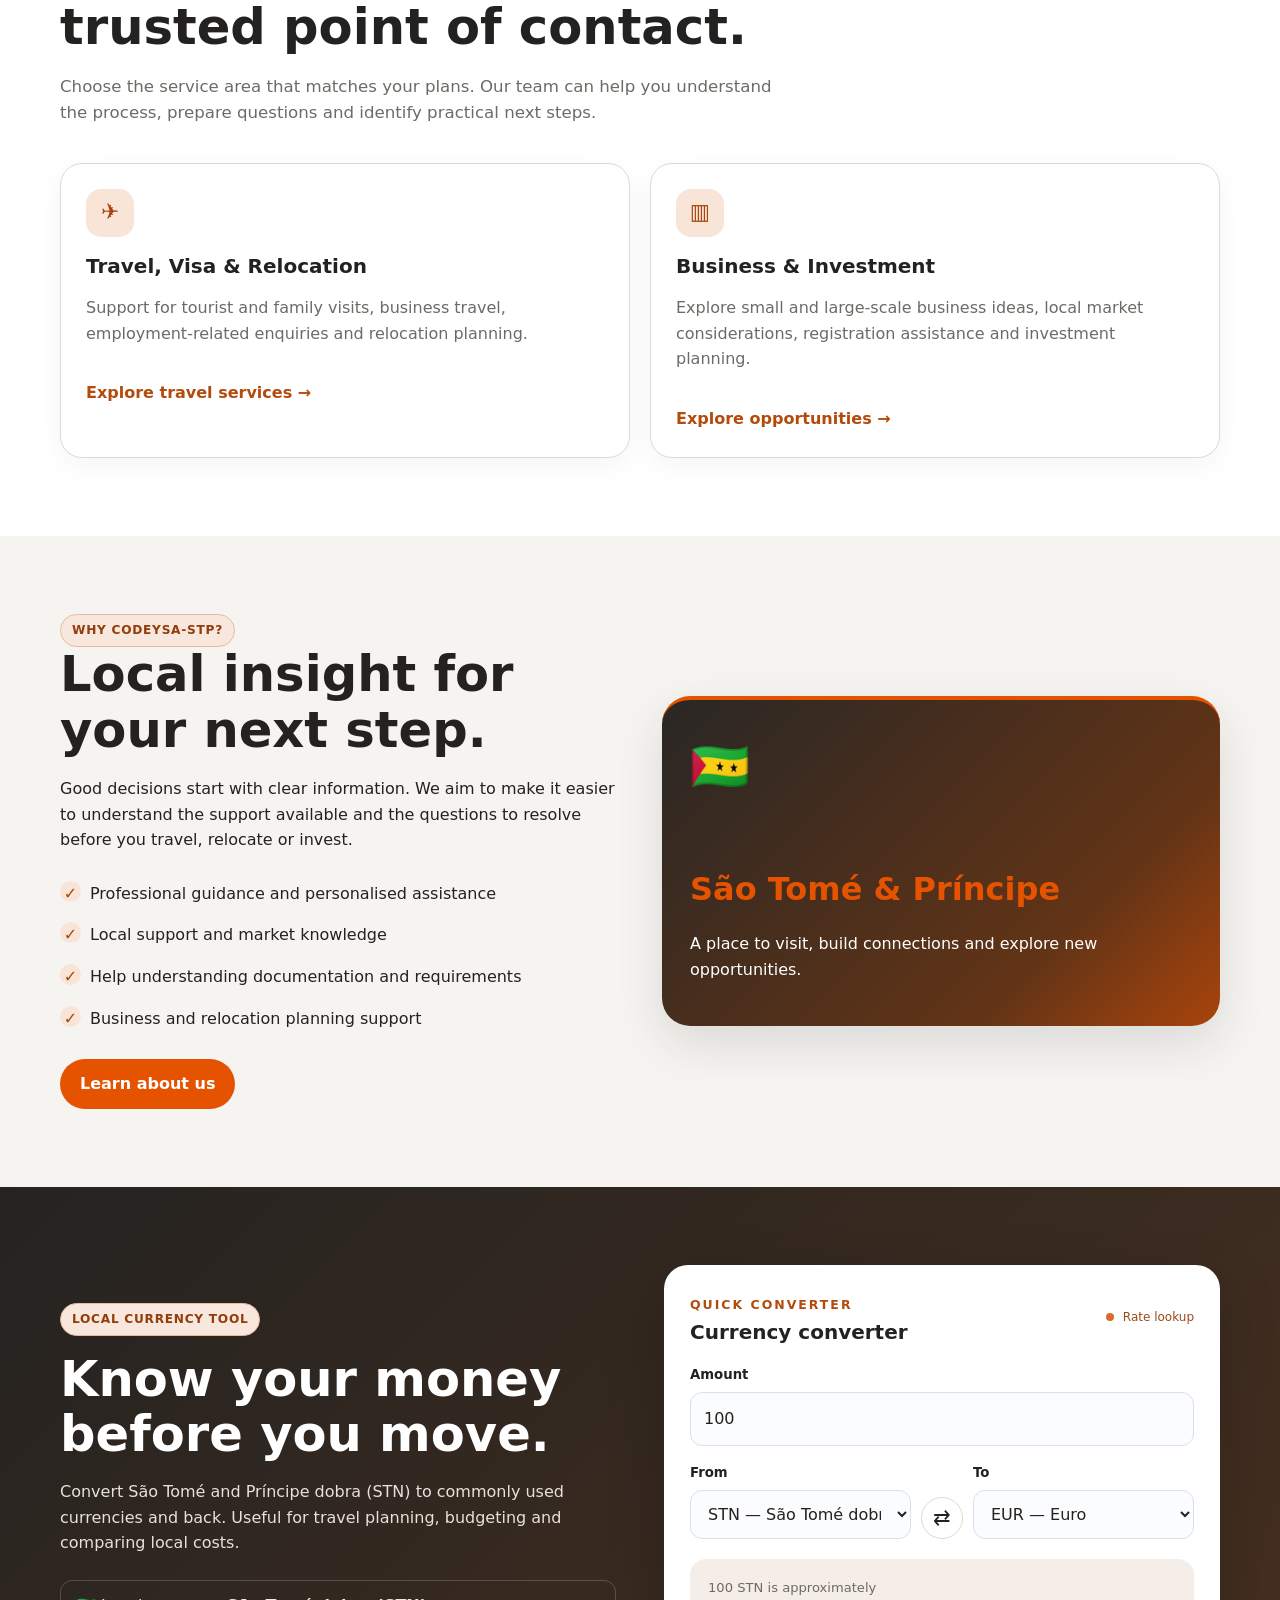
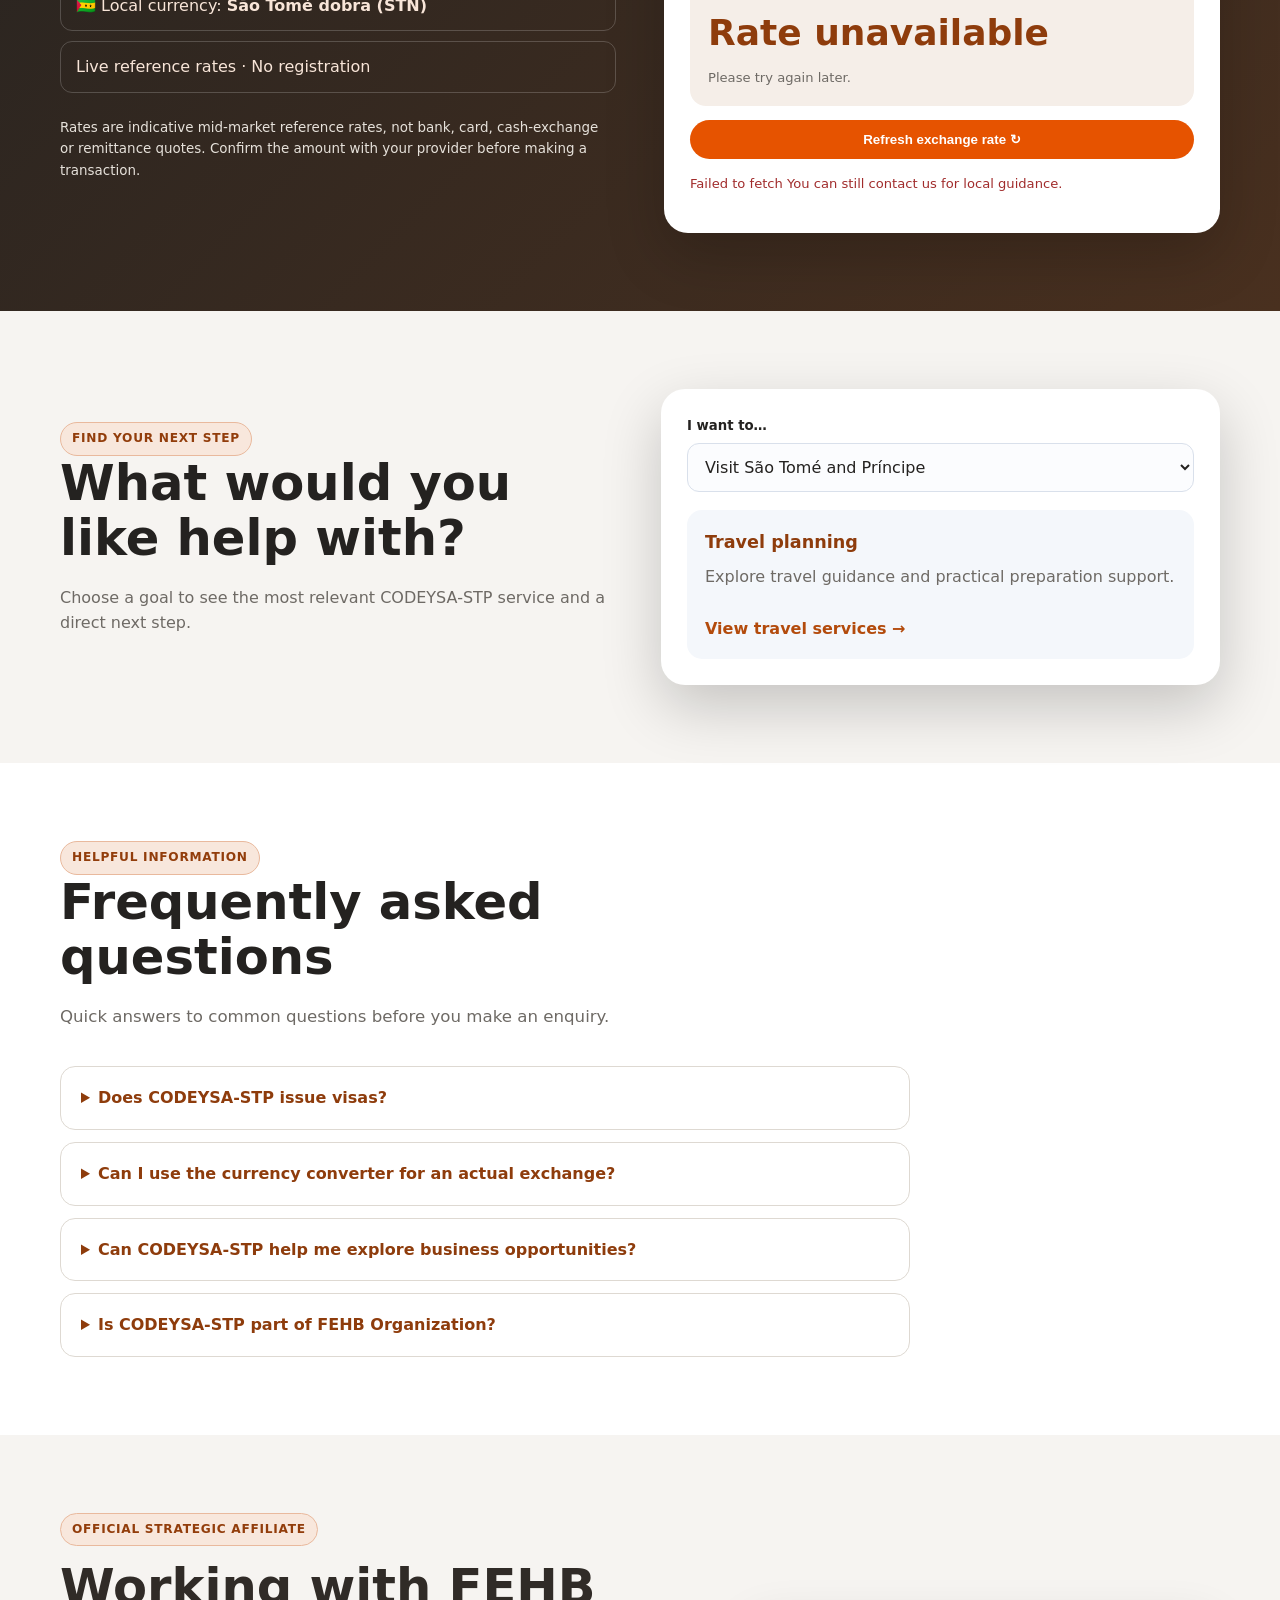
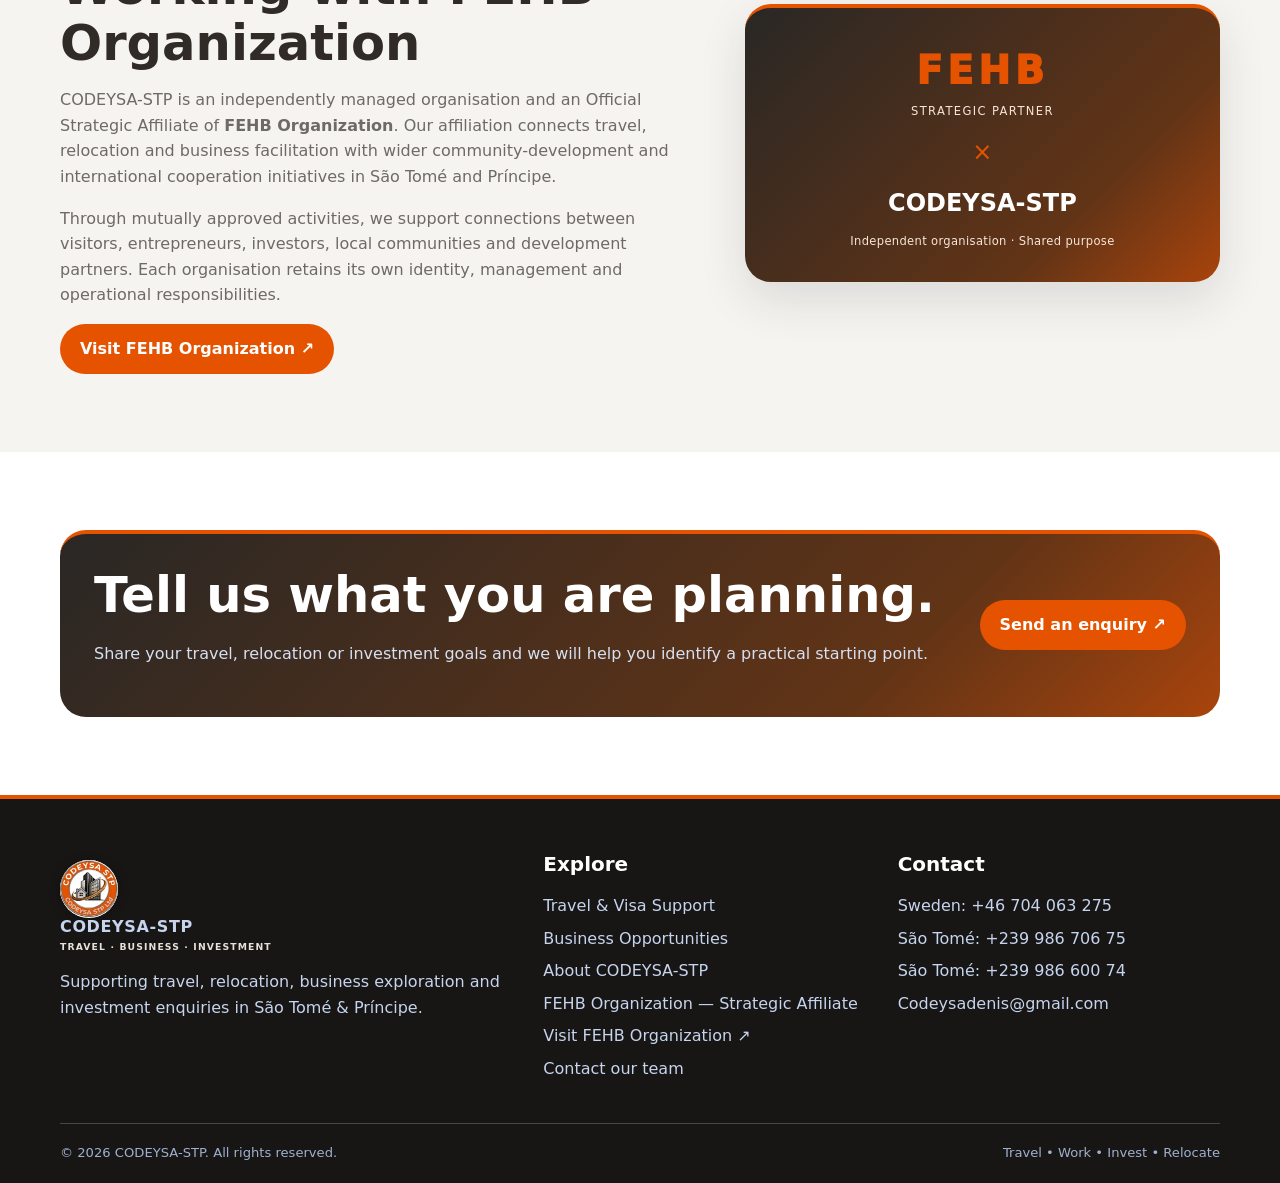
==== commit 6bad23b3: "Add canonical page URL for SEO" ====
--- a/index.html
+++ b/index.html
@@ -1,4 +1,4 @@
-<!doctype html><html lang="en"><head><meta charset="utf-8"><meta name="viewport" content="width=device-width,initial-scale=1"><meta name="description" content="Explore travel, visa and relocation guidance, business opportunities and investment support in São Tomé and Príncipe with CODEYSA-STP."><meta name="theme-color" content="#252321"><meta name="color-scheme" content="light"><link rel="icon" type="image/webp" href="assets/codeysa-stp-logo.webp"><link rel="apple-touch-icon" href="assets/codeysa-stp-logo.webp"><meta property="og:type" content="website"><meta property="og:site_name" content="CODEYSA-STP"><meta property="og:title" content="CODEYSA-STP | Travel, Visa, Business & Investment in São Tomé and Príncipe"><meta property="og:description" content="Explore travel, visa and relocation guidance, business opportunities and investment support in São Tomé and Príncipe with CODEYSA-STP."><meta property="og:url" content="https://codesa-stp.tlegit588.workers.dev/index.html"><meta property="og:image" content="https://codesa-stp.tlegit588.workers.dev/assets/codeysa-stp-logo.webp"><meta property="og:image:alt" content="Official CODEYSA-STP emblem"><meta name="twitter:card" content="summary_large_image"><meta name="twitter:title" content="CODEYSA-STP | Travel, Visa, Business & Investment in São Tomé and Príncipe"><meta name="twitter:description" content="Explore travel, visa and relocation guidance, business opportunities and investment support in São Tomé and Príncipe with CODEYSA-STP."><meta name="twitter:image" content="https://codesa-stp.tlegit588.workers.dev/assets/codeysa-stp-logo.webp"><title>CODEYSA-STP | Travel, Visa, Business & Investment in São Tomé and Príncipe</title><link rel="stylesheet" href="styles.css"><script type="application/ld+json">{"@context":"https://schema.org","@type":"Organization","name":"CODEYSA-STP","url":"https://codesa-stp.tlegit588.workers.dev/","logo":"https://codesa-stp.tlegit588.workers.dev/assets/codeysa-stp-logo.webp","email":"Codeysadenis@gmail.com","telephone":"+239 986 0074","description":"Travel, visa, relocation, business and investment support in São Tomé and Príncipe.","areaServed":{"@type":"Country","name":"São Tomé and Príncipe"}}</script></head><body><div class="topbar"><div class="container"><span>Travel • Immigration • Business • Investment</span><span>São Tomé &amp; Príncipe</span></div></div><header><div class="container nav"><a class="brand" href="index.html"><img class="brand-logo" src="assets/codeysa-stp-logo.webp" alt="CODEYSA-STP logo"><span class="brand-copy">CODEYSA-STP<small>TRAVEL · BUSINESS · INVESTMENT</small></span></a><button class="menu-toggle" aria-label="Open navigation" aria-expanded="false">☰</button><nav class="nav-links"><a href="index.html">Home</a><a href="travel.html">Travel &amp; Visa</a><a href="investment.html">Business &amp; Investment</a><a href="about.html">About</a><a href="#currency-converter">Currency</a><a href="#service-finder">Find a service</a><a href="#fehb-partner">FEHB Affiliate</a><a href="contact.html">Contact</a></nav><a class="nav-cta" href="contact.html">Make an enquiry ↗</a></div></header><main><section class="home-slider" aria-label="Featured CODEYSA-STP services">
+<!doctype html><html lang="en"><head><meta charset="utf-8"><meta name="viewport" content="width=device-width,initial-scale=1"><link rel="canonical" href="https://codesa-stp.tlegit588.workers.dev/index.html"><meta name="description" content="Explore travel, visa and relocation guidance, business opportunities and investment support in São Tomé and Príncipe with CODEYSA-STP."><meta name="theme-color" content="#252321"><meta name="color-scheme" content="light"><link rel="icon" type="image/webp" href="assets/codeysa-stp-logo.webp"><link rel="apple-touch-icon" href="assets/codeysa-stp-logo.webp"><meta property="og:type" content="website"><meta property="og:site_name" content="CODEYSA-STP"><meta property="og:title" content="CODEYSA-STP | Travel, Visa, Business & Investment in São Tomé and Príncipe"><meta property="og:description" content="Explore travel, visa and relocation guidance, business opportunities and investment support in São Tomé and Príncipe with CODEYSA-STP."><meta property="og:url" content="https://codesa-stp.tlegit588.workers.dev/index.html"><meta property="og:image" content="https://codesa-stp.tlegit588.workers.dev/assets/codeysa-stp-logo.webp"><meta property="og:image:alt" content="Official CODEYSA-STP emblem"><meta name="twitter:card" content="summary_large_image"><meta name="twitter:title" content="CODEYSA-STP | Travel, Visa, Business & Investment in São Tomé and Príncipe"><meta name="twitter:description" content="Explore travel, visa and relocation guidance, business opportunities and investment support in São Tomé and Príncipe with CODEYSA-STP."><meta name="twitter:image" content="https://codesa-stp.tlegit588.workers.dev/assets/codeysa-stp-logo.webp"><title>CODEYSA-STP | Travel, Visa, Business & Investment in São Tomé and Príncipe</title><link rel="stylesheet" href="styles.css"><script type="application/ld+json">{"@context":"https://schema.org","@type":"Organization","name":"CODEYSA-STP","url":"https://codesa-stp.tlegit588.workers.dev/","logo":"https://codesa-stp.tlegit588.workers.dev/assets/codeysa-stp-logo.webp","email":"Codeysadenis@gmail.com","telephone":"+239 986 0074","description":"Travel, visa, relocation, business and investment support in São Tomé and Príncipe.","areaServed":{"@type":"Country","name":"São Tomé and Príncipe"}}</script></head><body><div class="topbar"><div class="container"><span>Travel • Immigration • Business • Investment</span><span>São Tomé &amp; Príncipe</span></div></div><header><div class="container nav"><a class="brand" href="index.html"><img class="brand-logo" src="assets/codeysa-stp-logo.webp" alt="CODEYSA-STP logo"><span class="brand-copy">CODEYSA-STP<small>TRAVEL · BUSINESS · INVESTMENT</small></span></a><button class="menu-toggle" aria-label="Open navigation" aria-expanded="false">☰</button><nav class="nav-links"><a href="index.html">Home</a><a href="travel.html">Travel &amp; Visa</a><a href="investment.html">Business &amp; Investment</a><a href="about.html">About</a><a href="#currency-converter">Currency</a><a href="#service-finder">Find a service</a><a href="#fehb-partner">FEHB Affiliate</a><a href="contact.html">Contact</a></nav><a class="nav-cta" href="contact.html">Make an enquiry ↗</a></div></header><main><section class="home-slider" aria-label="Featured CODEYSA-STP services">
 <div class="slider-track">
 <article class="slide is-active" aria-hidden="false"><img src="assets/WhatsApp%20Image%202026-11-23%20at%201.13.00%20PM.jpeg" alt="São Tomé and Príncipe destination and travel visual"><div class="slide-shade"></div><div class="container slide-content"><span class="eyebrow">Discover São Tomé &amp; Príncipe</span><h1>Start your journey <em>with confidence.</em></h1><p>Travel guidance, visa support and relocation assistance for your next chapter.</p><div class="hero-actions"><a class="btn btn-gold" href="travel.html">Explore travel services ↗</a><a class="btn btn-outline" href="contact.html?service=Travel%20%26%20Visa">Make an enquiry</a></div></div></article>
 <article class="slide" aria-hidden="true"><img src="assets/WhatsApp%20Image%202026-11-23%20at%201.13.42%20PM(1).jpeg" alt="CODEYSA-STP business and investment imagery"><div class="slide-shade"></div><div class="container slide-content"><span class="eyebrow">Business &amp; investment</span><h1>Turn opportunity <em>into a plan.</em></h1><p>Explore enterprise ideas, investment sectors and local business support in São Tomé &amp; Príncipe.</p><div class="hero-actions"><a class="btn btn-gold" href="investment.html">Explore opportunities ↗</a><a class="btn btn-outline" href="contact.html?service=Business%20%26%20Investment">Discuss your idea</a></div></div></article>
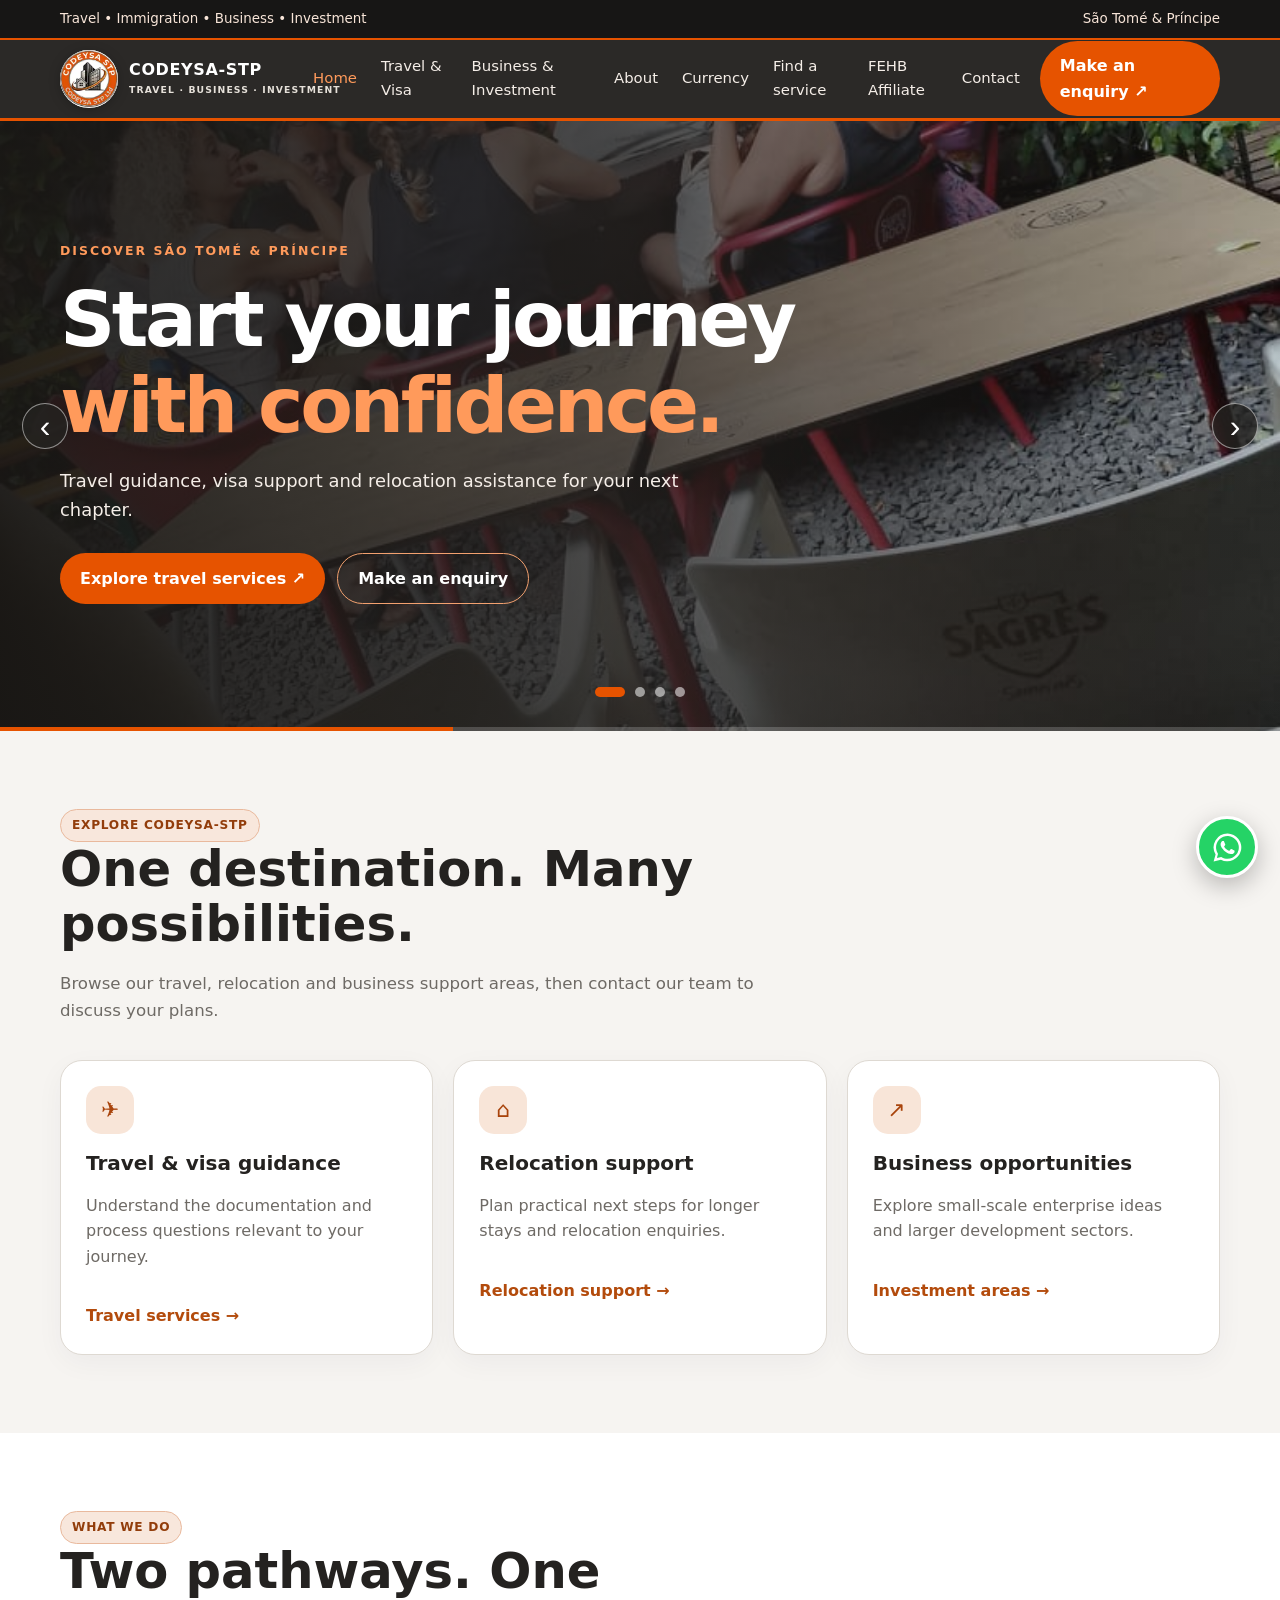
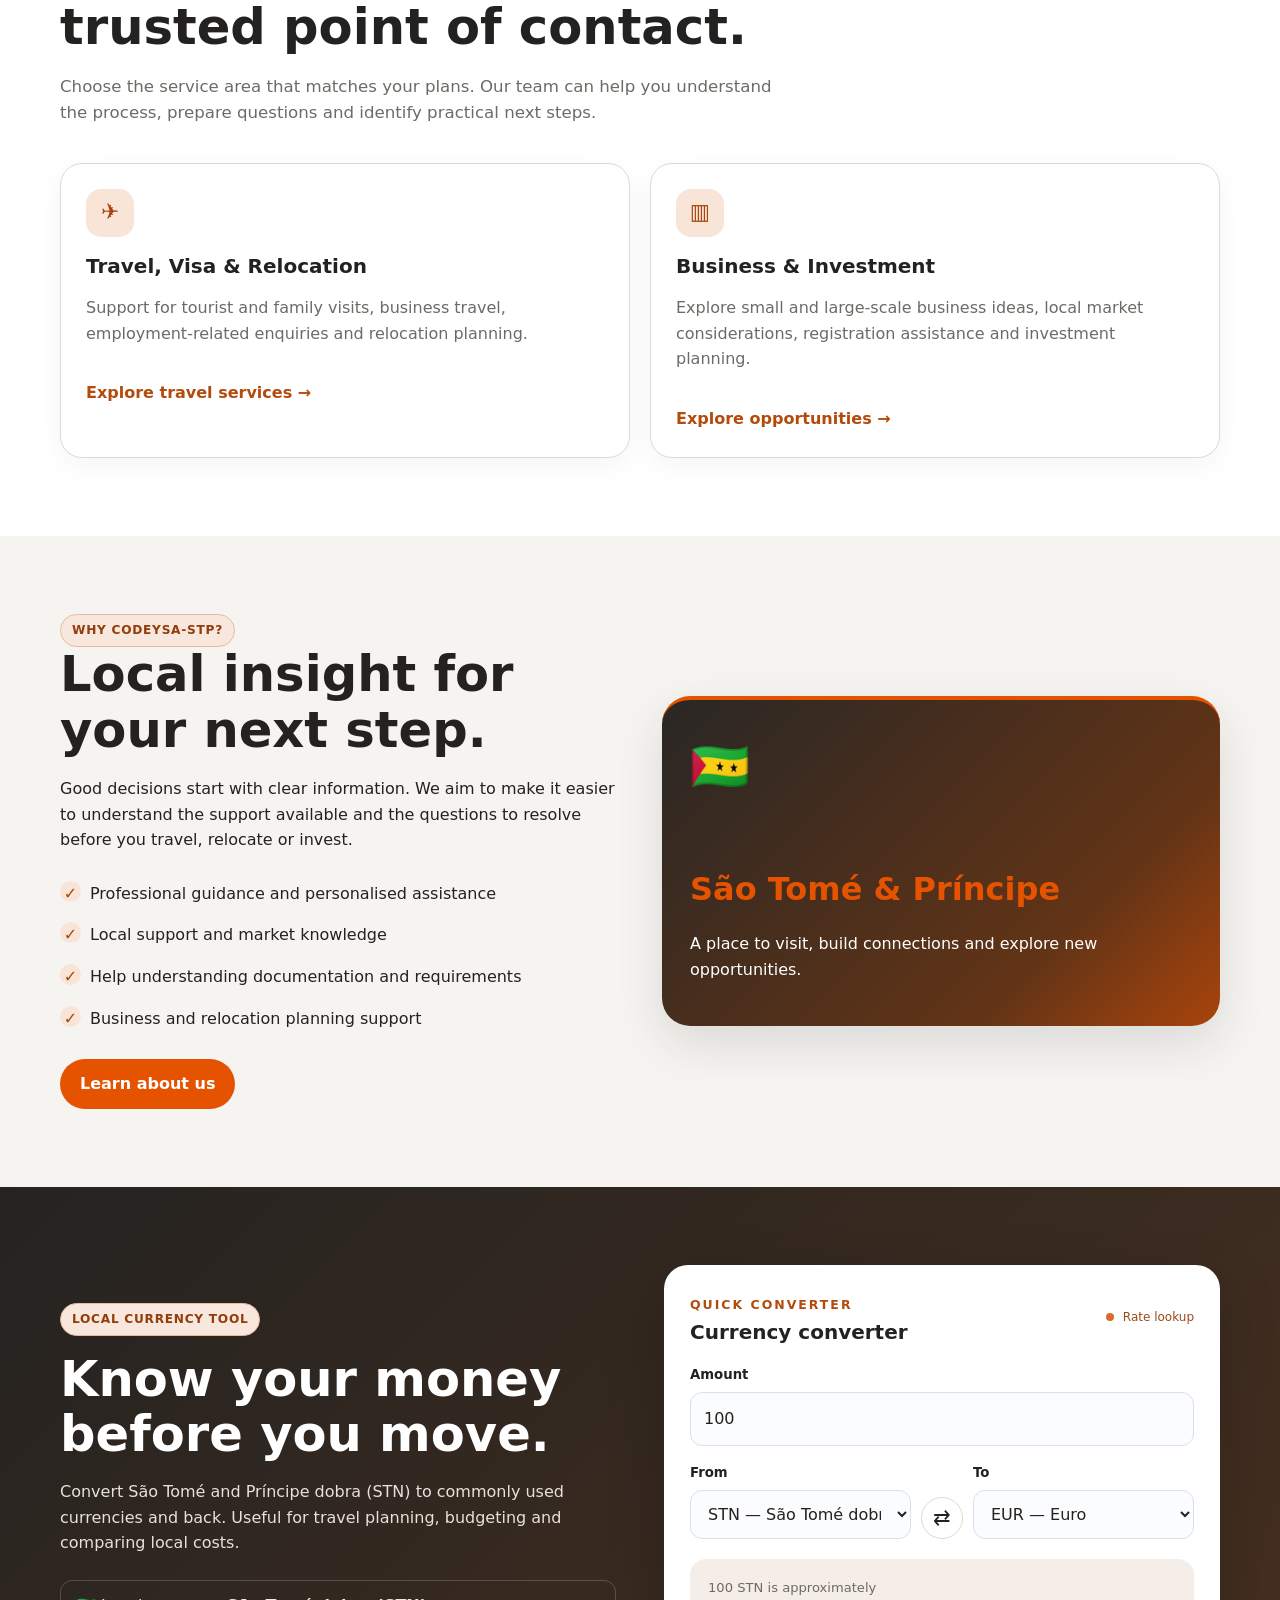
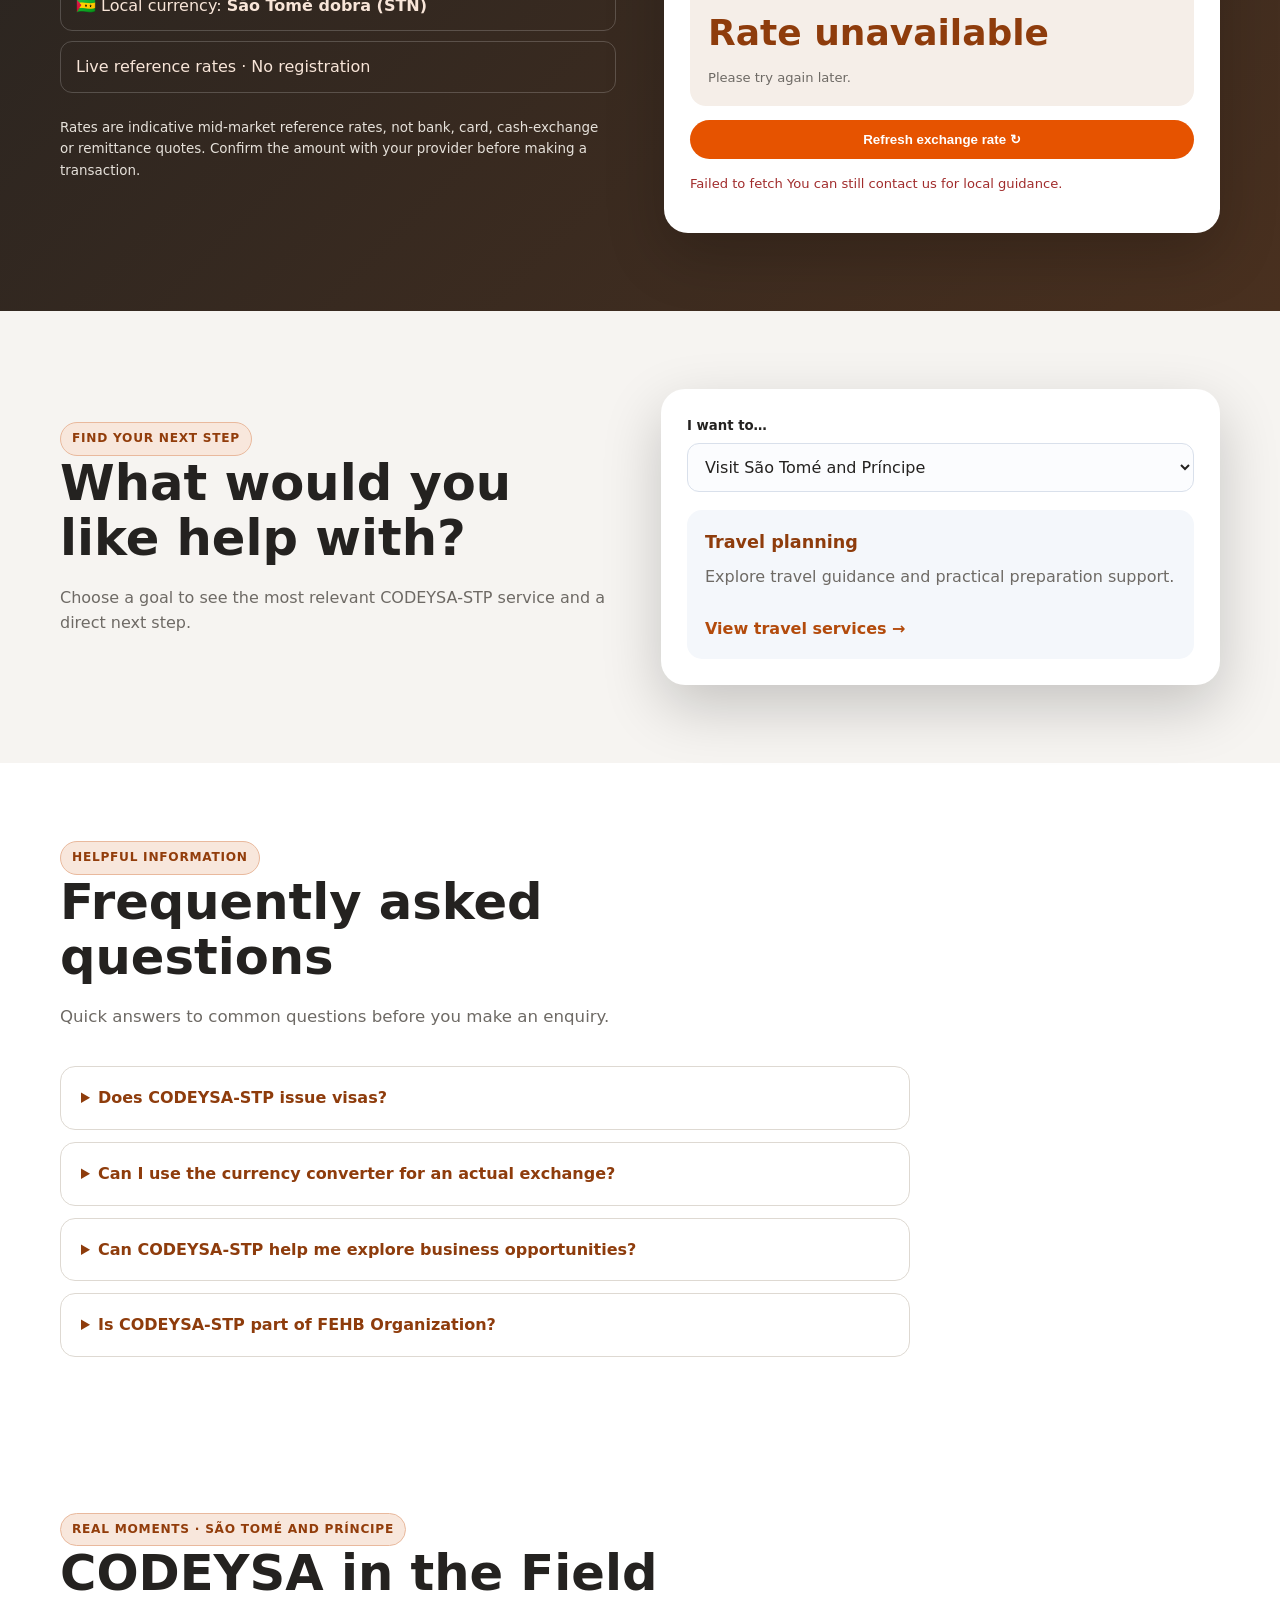
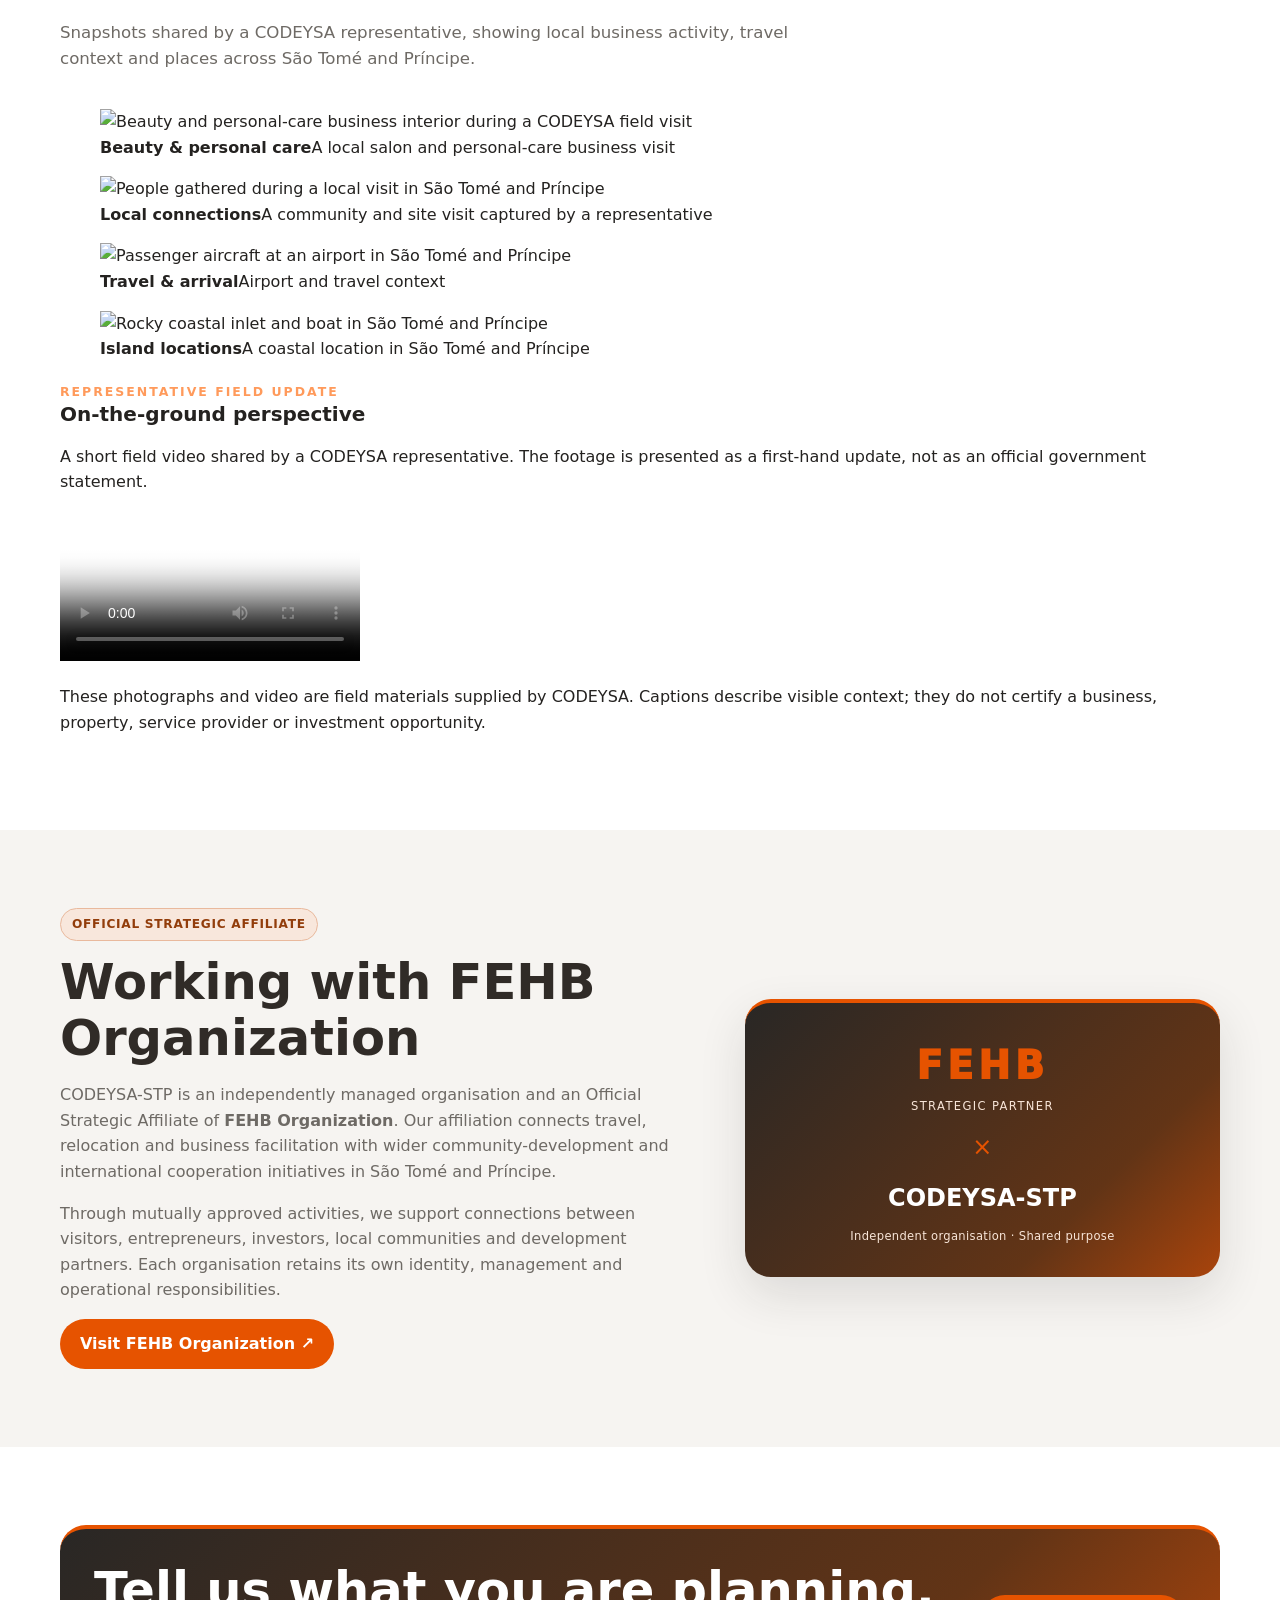
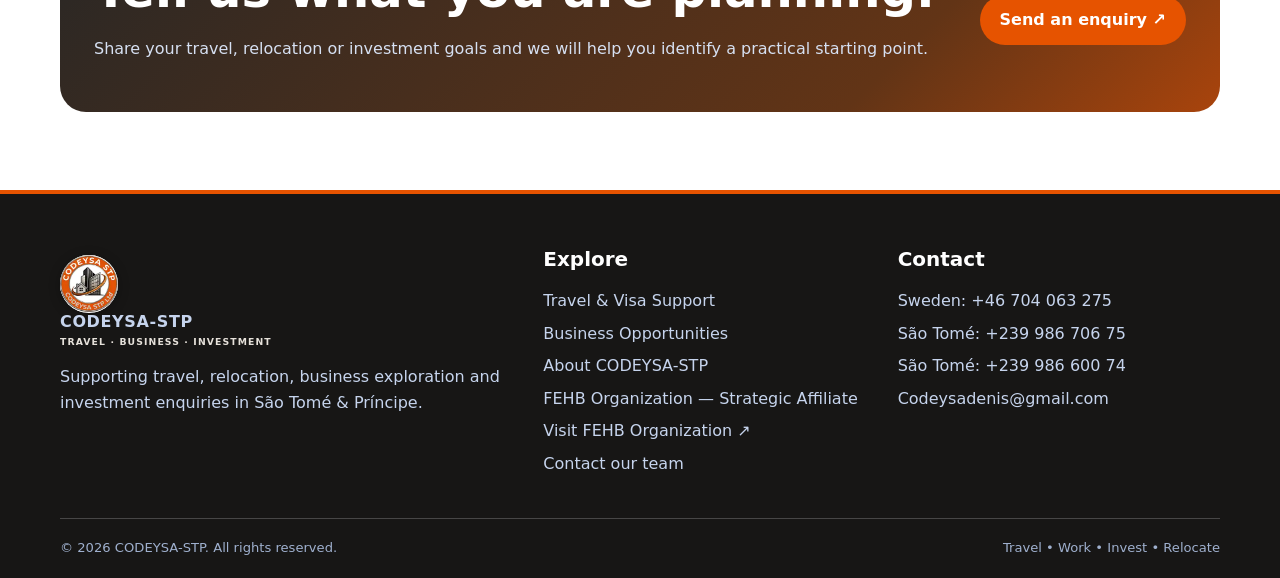
==== commit 24403e2b: "Add CODEYSA real field photo and video gallery" ====
--- a/index.html
+++ b/index.html
@@ -45,4 +45,20 @@
     </div>
   </div>
 </section>
+<section class="section field-section" id="field-updates">
+  <div class="container">
+    <div class="section-head"><span class="pill">Real moments · São Tomé and Príncipe</span><h2>CODEYSA in the Field</h2><p>Snapshots shared by a CODEYSA representative, showing local business activity, travel context and places across São Tomé and Príncipe.</p></div>
+    <div class="field-gallery">
+      <figure class="field-card"><img src="assets/field/beauty-business-visit.webp" alt="Beauty and personal-care business interior during a CODEYSA field visit" loading="lazy"><figcaption><strong>Beauty &amp; personal care</strong><span>A local salon and personal-care business visit</span></figcaption></figure>
+      <figure class="field-card"><img src="assets/field/local-community-visit.webp" alt="People gathered during a local visit in São Tomé and Príncipe" loading="lazy"><figcaption><strong>Local connections</strong><span>A community and site visit captured by a representative</span></figcaption></figure>
+      <figure class="field-card"><img src="assets/field/airport-arrival.webp" alt="Passenger aircraft at an airport in São Tomé and Príncipe" loading="lazy"><figcaption><strong>Travel &amp; arrival</strong><span>Airport and travel context</span></figcaption></figure>
+      <figure class="field-card"><img src="assets/field/coastal-site-visit.webp" alt="Rocky coastal inlet and boat in São Tomé and Príncipe" loading="lazy"><figcaption><strong>Island locations</strong><span>A coastal location in São Tomé and Príncipe</span></figcaption></figure>
+    </div>
+    <div class="field-video">
+      <div><span class="eyebrow">Representative field update</span><h3>On-the-ground perspective</h3><p>A short field video shared by a CODEYSA representative. The footage is presented as a first-hand update, not as an official government statement.</p></div>
+      <video controls preload="metadata" playsinline poster="assets/field/representative-field-update-poster.jpg"><source src="assets/field/representative-field-update.mp4" type="video/mp4">Your browser does not support embedded video.</video>
+    </div>
+    <p class="field-note">These photographs and video are field materials supplied by CODEYSA. Captions describe visible context; they do not certify a business, property, service provider or investment opportunity.</p>
+  </div>
+</section>
 <section class="section partner-section" id="fehb-partner"><div class="container partner-layout"><div><span class="pill">Official strategic affiliate</span><h2>Working with FEHB Organization</h2><p>CODEYSA-STP is an independently managed organisation and an Official Strategic Affiliate of <strong>FEHB Organization</strong>. Our affiliation connects travel, relocation and business facilitation with wider community-development and international cooperation initiatives in São Tomé and Príncipe.</p><p>Through mutually approved activities, we support connections between visitors, entrepreneurs, investors, local communities and development partners. Each organisation retains its own identity, management and operational responsibilities.</p><a class="btn btn-gold" href="https://fehborganization.org/" target="_blank" rel="noopener noreferrer">Visit FEHB Organization ↗</a></div><div class="partner-mark-card"><span class="partner-symbol">FEHB</span><span class="partner-caption">STRATEGIC PARTNER</span><span class="partner-divider">×</span><strong>CODEYSA-STP</strong><small>Independent organisation · Shared purpose</small></div></div></section><section class="section"><div class="container"><div class="cta-band"><div><h2>Tell us what you are planning.</h2><p>Share your travel, relocation or investment goals and we will help you identify a practical starting point.</p></div><a class="btn btn-gold" href="contact.html">Send an enquiry ↗</a></div></div></section></main><footer><div class="container"><div class="footer-grid"><div><a class="brand" href="index.html"><img class="brand-logo" src="assets/codeysa-stp-logo.webp" alt="CODEYSA-STP logo"><span class="brand-copy">CODEYSA-STP<small>TRAVEL · BUSINESS · INVESTMENT</small></span></a><p>Supporting travel, relocation, business exploration and investment enquiries in São Tomé &amp; Príncipe.</p></div><div><h3>Explore</h3><a href="travel.html">Travel &amp; Visa Support</a><a href="investment.html">Business Opportunities</a><a href="about.html">About CODEYSA-STP</a><a href="#fehb-partner">FEHB Organization — Strategic Affiliate</a><a href="https://fehborganization.org/" target="_blank" rel="noopener noreferrer">Visit FEHB Organization ↗</a><a href="contact.html">Contact our team</a></div><div><h3>Contact</h3><a href="tel:+46704063275">Sweden: +46 704 063 275</a><a href="tel:+23998670675">São Tomé: +239 986 706 75</a><a href="tel:+23998660074">São Tomé: +239 986 600 74</a><a href="mailto:Codeysadenis@gmail.com">Codeysadenis@gmail.com</a></div></div><div class="footer-bottom"><span>© <span data-year></span> CODEYSA-STP. All rights reserved.</span><span>Travel • Work • Invest • Relocate</span></div></div></footer><script src="app.js"></script></body></html>
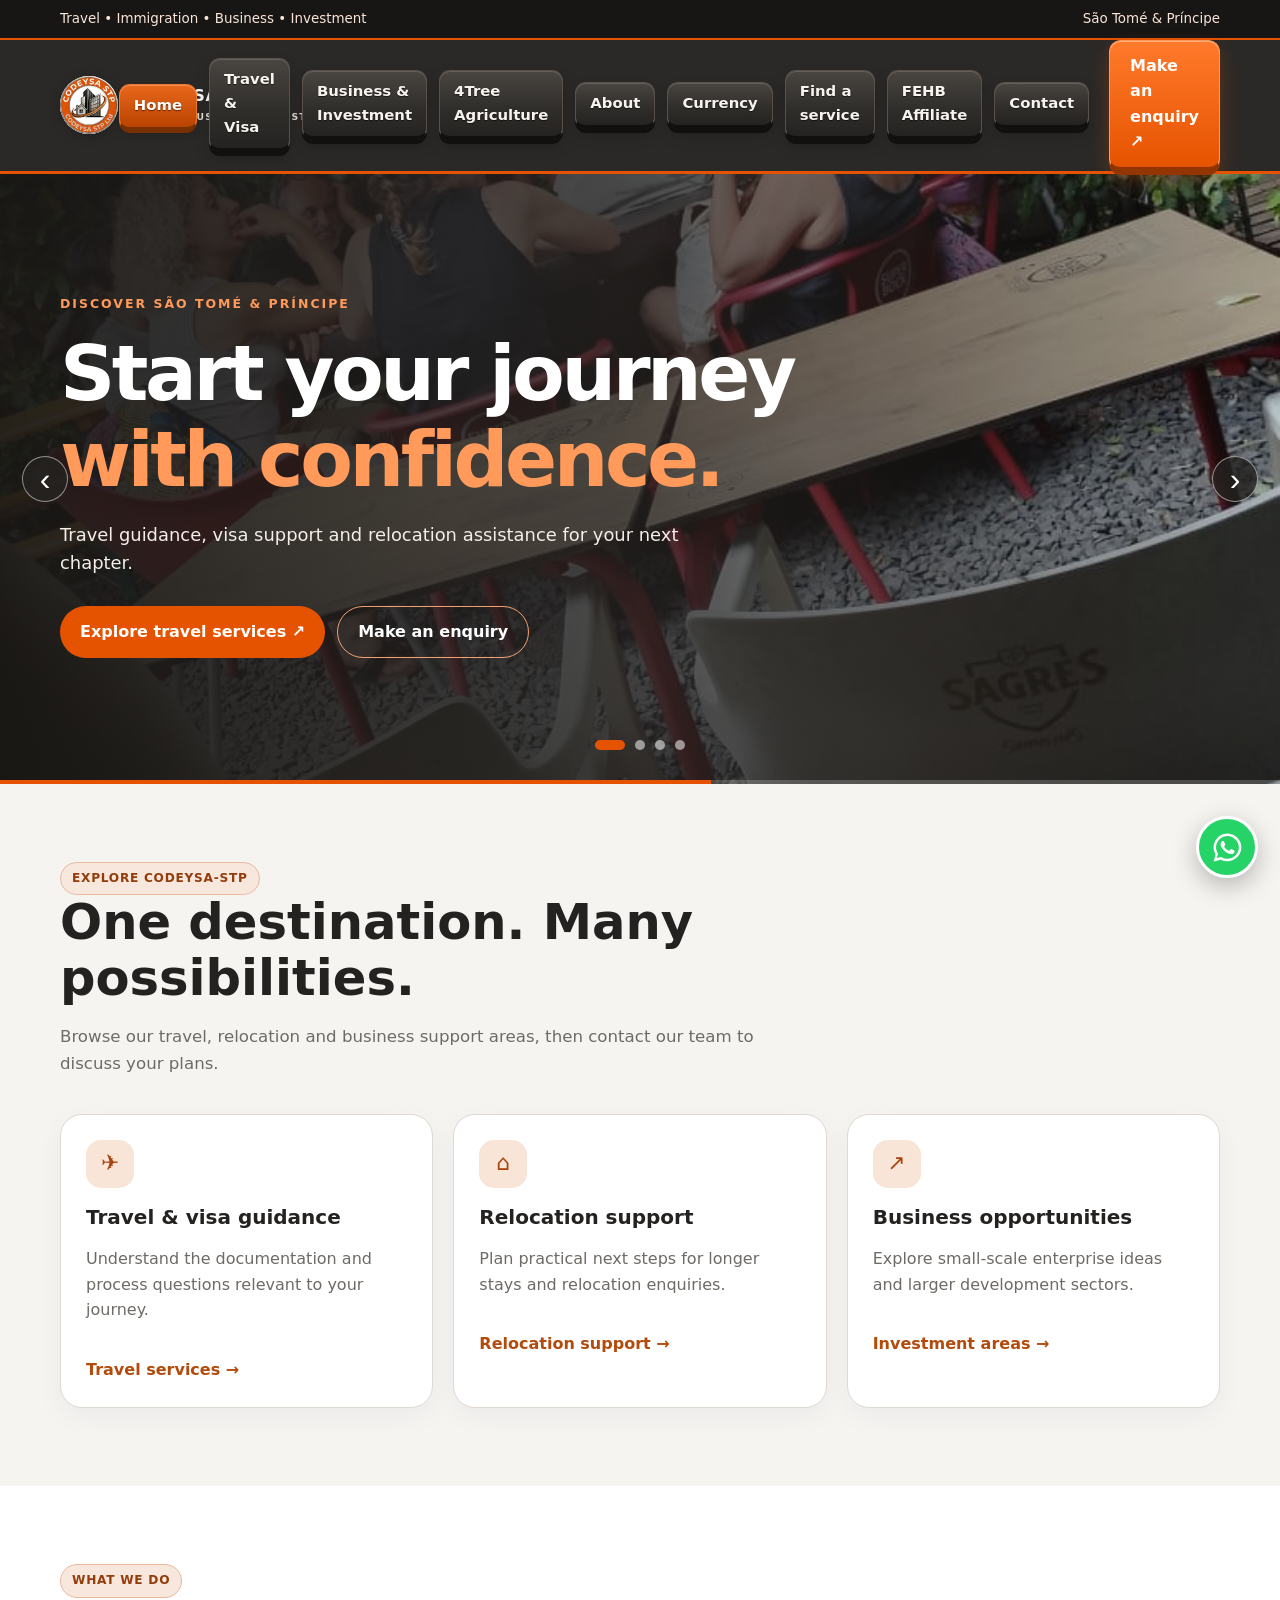
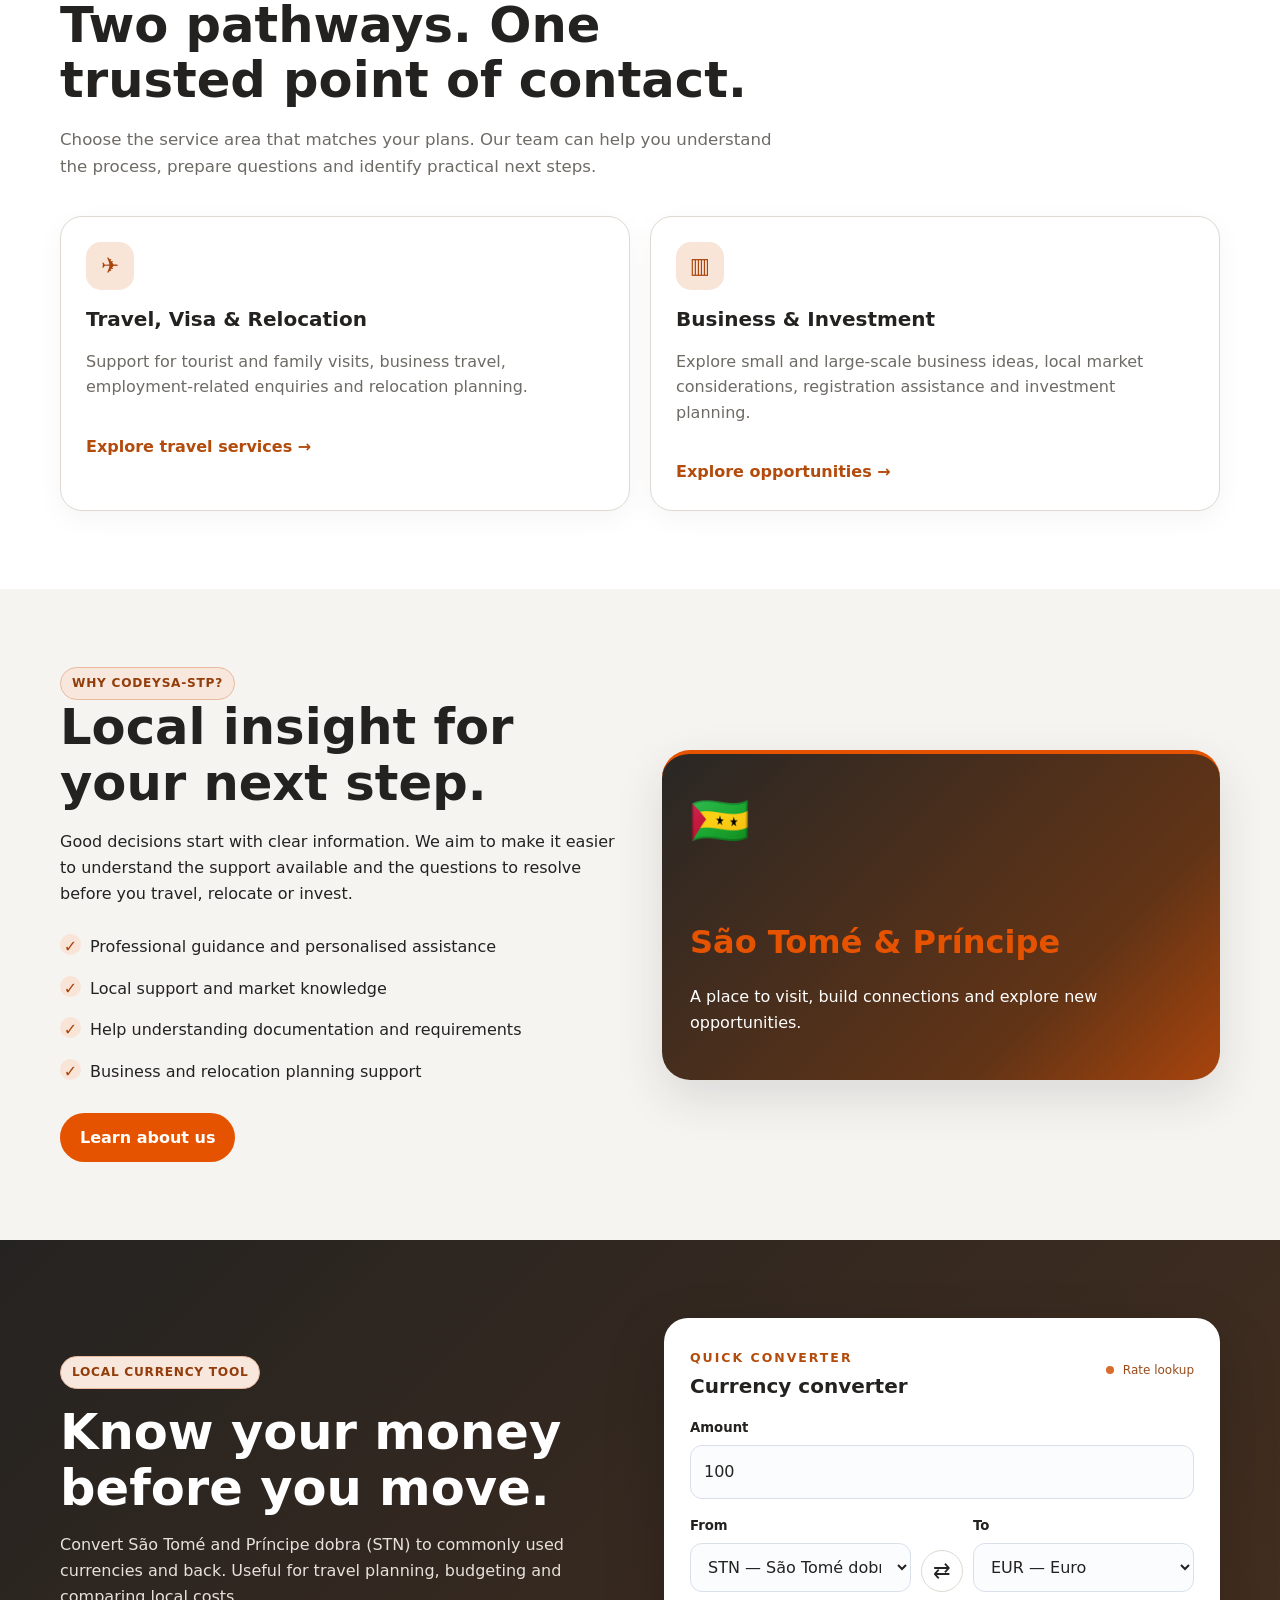
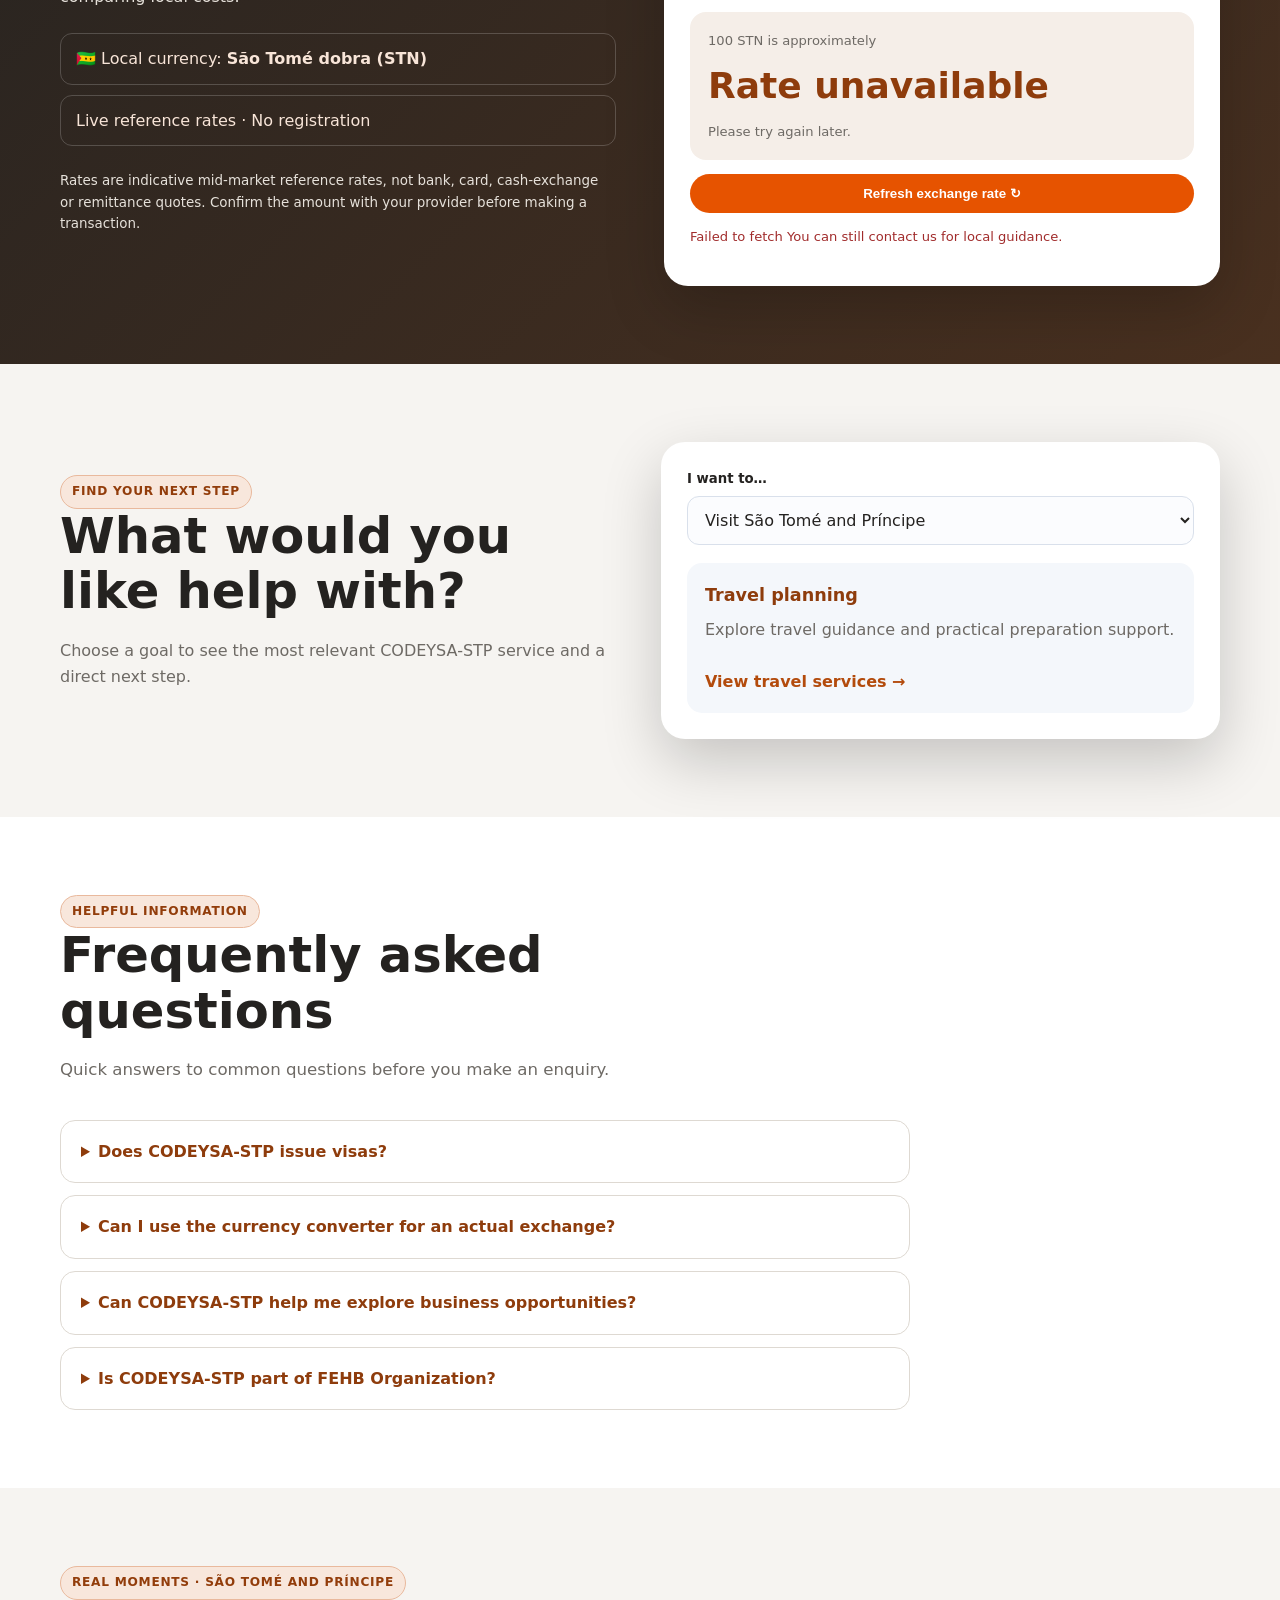
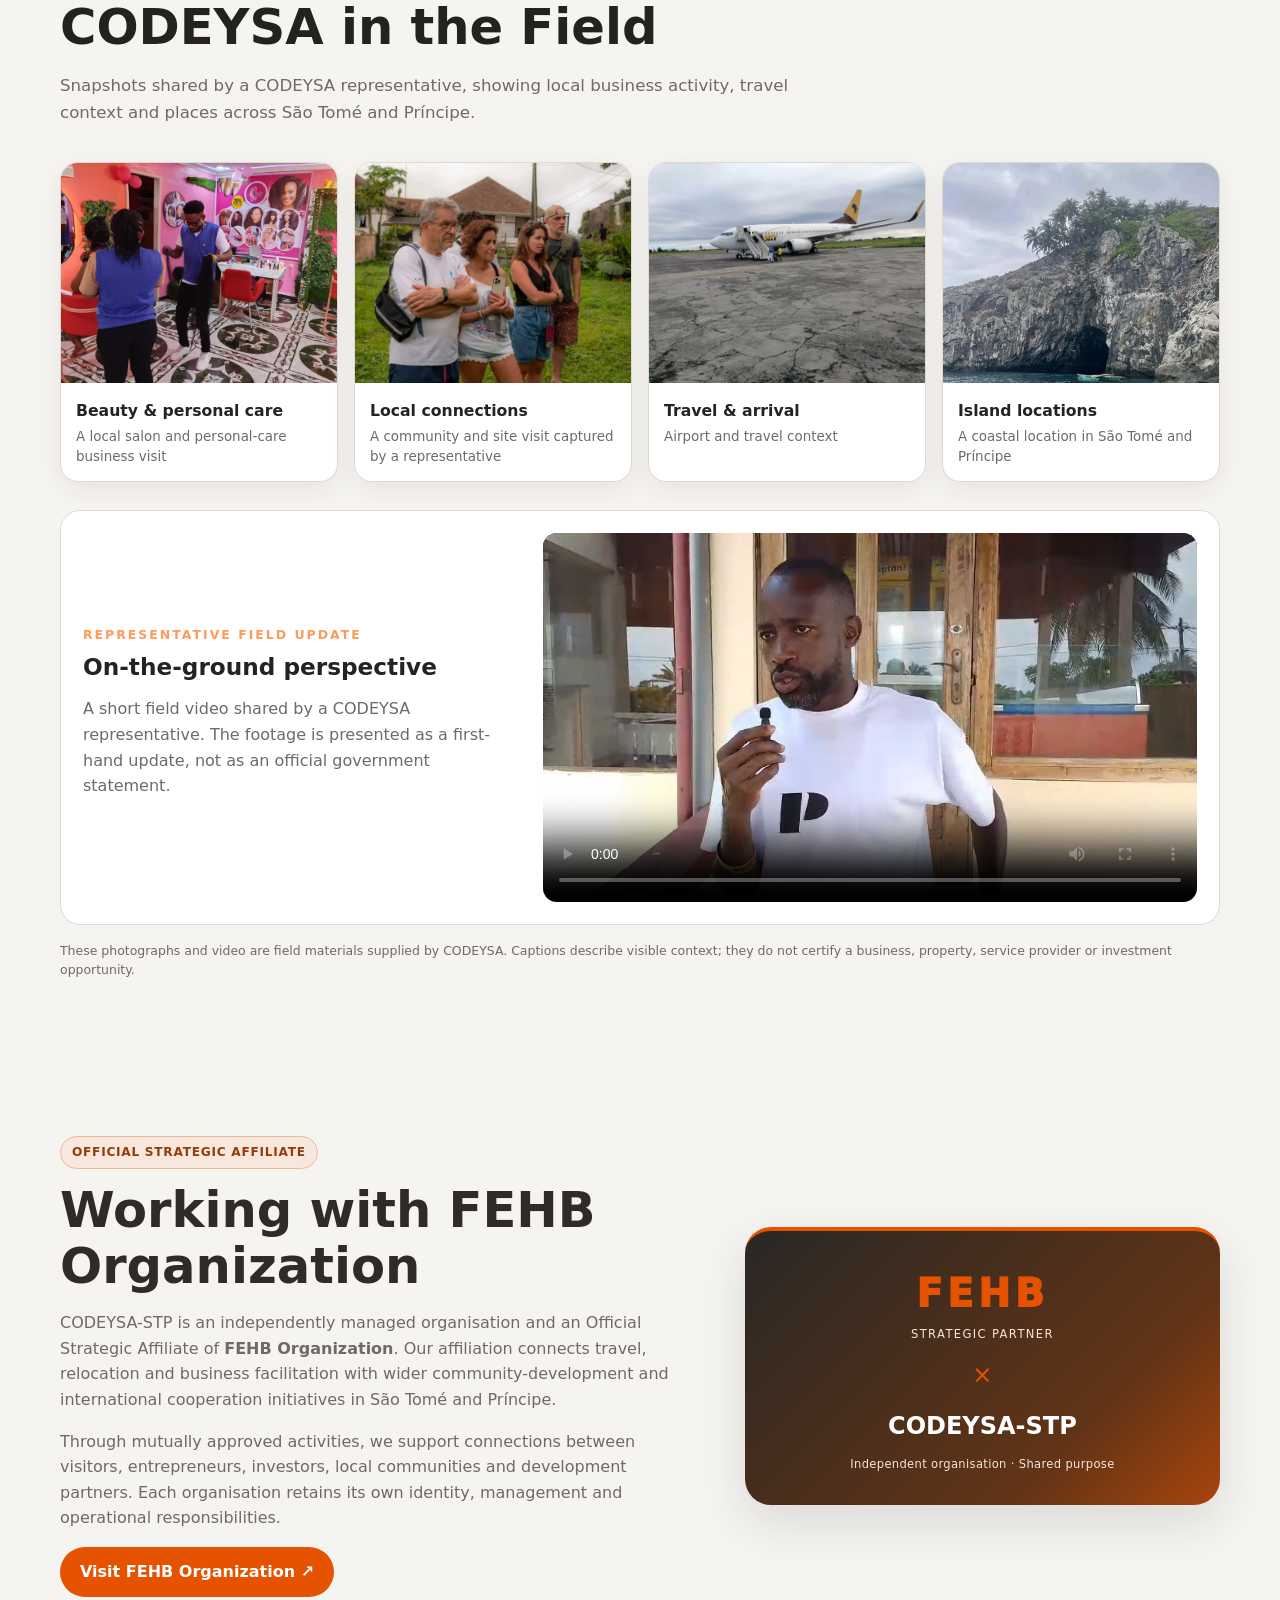
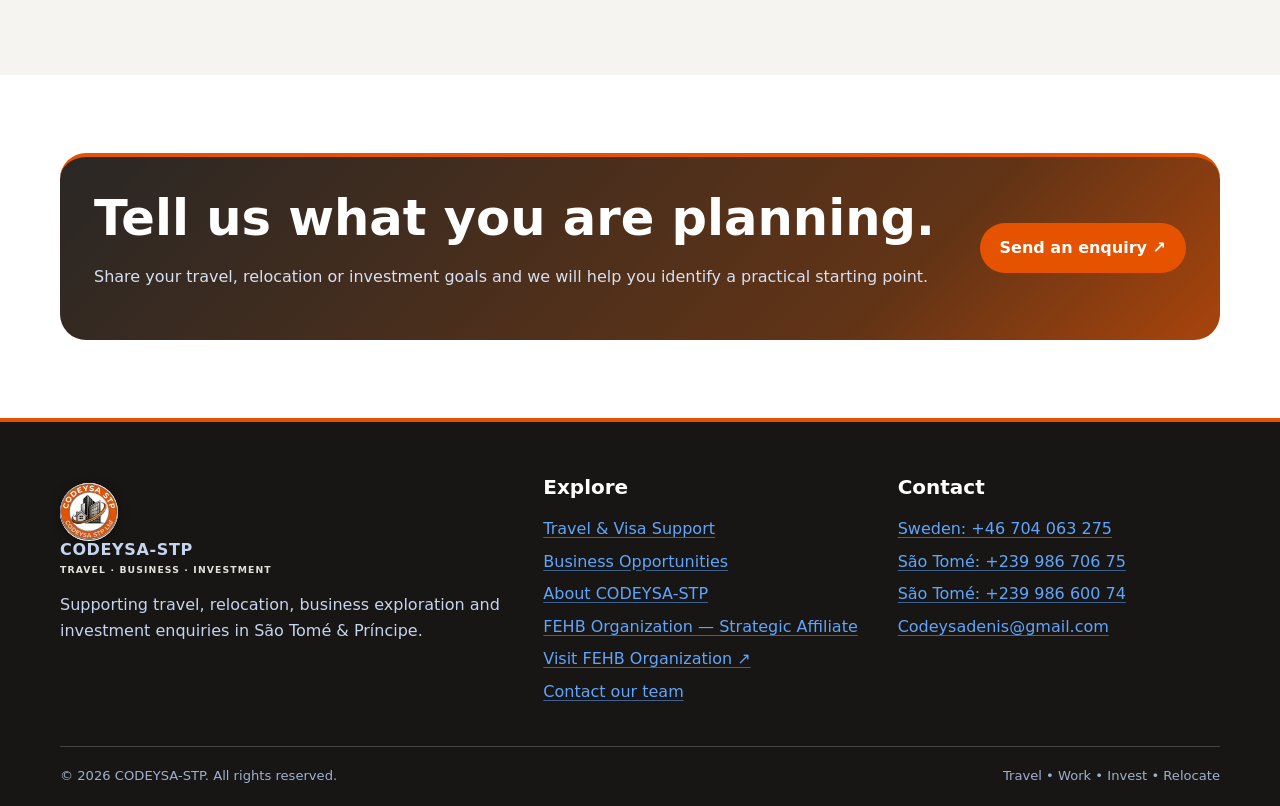
==== commit c46deefc: "Add 4Tree Agriculture navigation link" ====
--- a/index.html
+++ b/index.html
@@ -1,4 +1,4 @@
-<!doctype html><html lang="en"><head><meta charset="utf-8"><meta name="viewport" content="width=device-width,initial-scale=1"><link rel="canonical" href="https://codesa-stp.tlegit588.workers.dev/index.html"><meta name="description" content="Explore travel, visa and relocation guidance, business opportunities and investment support in São Tomé and Príncipe with CODEYSA-STP."><meta name="theme-color" content="#252321"><meta name="color-scheme" content="light"><link rel="icon" type="image/webp" href="assets/codeysa-stp-logo.webp"><link rel="apple-touch-icon" href="assets/codeysa-stp-logo.webp"><meta property="og:type" content="website"><meta property="og:site_name" content="CODEYSA-STP"><meta property="og:title" content="CODEYSA-STP | Travel, Visa, Business & Investment in São Tomé and Príncipe"><meta property="og:description" content="Explore travel, visa and relocation guidance, business opportunities and investment support in São Tomé and Príncipe with CODEYSA-STP."><meta property="og:url" content="https://codesa-stp.tlegit588.workers.dev/index.html"><meta property="og:image" content="https://codesa-stp.tlegit588.workers.dev/assets/codeysa-stp-logo.webp"><meta property="og:image:alt" content="Official CODEYSA-STP emblem"><meta name="twitter:card" content="summary_large_image"><meta name="twitter:title" content="CODEYSA-STP | Travel, Visa, Business & Investment in São Tomé and Príncipe"><meta name="twitter:description" content="Explore travel, visa and relocation guidance, business opportunities and investment support in São Tomé and Príncipe with CODEYSA-STP."><meta name="twitter:image" content="https://codesa-stp.tlegit588.workers.dev/assets/codeysa-stp-logo.webp"><title>CODEYSA-STP | Travel, Visa, Business & Investment in São Tomé and Príncipe</title><link rel="stylesheet" href="styles.css"><script type="application/ld+json">{"@context":"https://schema.org","@type":"Organization","name":"CODEYSA-STP","url":"https://codesa-stp.tlegit588.workers.dev/","logo":"https://codesa-stp.tlegit588.workers.dev/assets/codeysa-stp-logo.webp","email":"Codeysadenis@gmail.com","telephone":"+239 986 0074","description":"Travel, visa, relocation, business and investment support in São Tomé and Príncipe.","areaServed":{"@type":"Country","name":"São Tomé and Príncipe"}}</script></head><body><div class="topbar"><div class="container"><span>Travel • Immigration • Business • Investment</span><span>São Tomé &amp; Príncipe</span></div></div><header><div class="container nav"><a class="brand" href="index.html"><img class="brand-logo" src="assets/codeysa-stp-logo.webp" alt="CODEYSA-STP logo"><span class="brand-copy">CODEYSA-STP<small>TRAVEL · BUSINESS · INVESTMENT</small></span></a><button class="menu-toggle" aria-label="Open navigation" aria-expanded="false">☰</button><nav class="nav-links"><a href="index.html">Home</a><a href="travel.html">Travel &amp; Visa</a><a href="investment.html">Business &amp; Investment</a><a href="about.html">About</a><a href="#currency-converter">Currency</a><a href="#service-finder">Find a service</a><a href="#fehb-partner">FEHB Affiliate</a><a href="contact.html">Contact</a></nav><a class="nav-cta" href="contact.html">Make an enquiry ↗</a></div></header><main><section class="home-slider" aria-label="Featured CODEYSA-STP services">
+<!doctype html><html lang="en"><head><meta charset="utf-8"><meta name="viewport" content="width=device-width,initial-scale=1"><link rel="canonical" href="https://codesa-stp.tlegit588.workers.dev/index.html"><meta name="description" content="Explore travel, visa and relocation guidance, business opportunities and investment support in São Tomé and Príncipe with CODEYSA-STP."><meta name="theme-color" content="#252321"><meta name="color-scheme" content="light"><link rel="icon" type="image/webp" href="assets/codeysa-stp-logo.webp"><link rel="apple-touch-icon" href="assets/codeysa-stp-logo.webp"><meta property="og:type" content="website"><meta property="og:site_name" content="CODEYSA-STP"><meta property="og:title" content="CODEYSA-STP | Travel, Visa, Business & Investment in São Tomé and Príncipe"><meta property="og:description" content="Explore travel, visa and relocation guidance, business opportunities and investment support in São Tomé and Príncipe with CODEYSA-STP."><meta property="og:url" content="https://codesa-stp.tlegit588.workers.dev/index.html"><meta property="og:image" content="https://codesa-stp.tlegit588.workers.dev/assets/codeysa-stp-logo.webp"><meta property="og:image:alt" content="Official CODEYSA-STP emblem"><meta name="twitter:card" content="summary_large_image"><meta name="twitter:title" content="CODEYSA-STP | Travel, Visa, Business & Investment in São Tomé and Príncipe"><meta name="twitter:description" content="Explore travel, visa and relocation guidance, business opportunities and investment support in São Tomé and Príncipe with CODEYSA-STP."><meta name="twitter:image" content="https://codesa-stp.tlegit588.workers.dev/assets/codeysa-stp-logo.webp"><title>CODEYSA-STP | Travel, Visa, Business & Investment in São Tomé and Príncipe</title><link rel="stylesheet" href="styles.css"><script type="application/ld+json">{"@context":"https://schema.org","@type":"Organization","name":"CODEYSA-STP","url":"https://codesa-stp.tlegit588.workers.dev/","logo":"https://codesa-stp.tlegit588.workers.dev/assets/codeysa-stp-logo.webp","email":"Codeysadenis@gmail.com","telephone":"+239 986 0074","description":"Travel, visa, relocation, business and investment support in São Tomé and Príncipe.","areaServed":{"@type":"Country","name":"São Tomé and Príncipe"}}</script></head><body><div class="topbar"><div class="container"><span>Travel • Immigration • Business • Investment</span><span>São Tomé &amp; Príncipe</span></div></div><header><div class="container nav"><a class="brand" href="index.html"><img class="brand-logo" src="assets/codeysa-stp-logo.webp" alt="CODEYSA-STP logo"><span class="brand-copy">CODEYSA-STP<small>TRAVEL · BUSINESS · INVESTMENT</small></span></a><button class="menu-toggle" aria-label="Open navigation" aria-expanded="false">☰</button><nav class="nav-links"><a href="index.html">Home</a><a href="travel.html">Travel &amp; Visa</a><a href="investment.html">Business &amp; Investment</a><a href="4tree.html">4Tree Agriculture</a><a href="about.html">About</a><a href="#currency-converter">Currency</a><a href="#service-finder">Find a service</a><a href="#fehb-partner">FEHB Affiliate</a><a href="contact.html">Contact</a></nav><a class="nav-cta" href="contact.html">Make an enquiry ↗</a></div></header><main><section class="home-slider" aria-label="Featured CODEYSA-STP services">
 <div class="slider-track">
 <article class="slide is-active" aria-hidden="false"><img src="assets/WhatsApp%20Image%202026-11-23%20at%201.13.00%20PM.jpeg" alt="São Tomé and Príncipe destination and travel visual"><div class="slide-shade"></div><div class="container slide-content"><span class="eyebrow">Discover São Tomé &amp; Príncipe</span><h1>Start your journey <em>with confidence.</em></h1><p>Travel guidance, visa support and relocation assistance for your next chapter.</p><div class="hero-actions"><a class="btn btn-gold" href="travel.html">Explore travel services ↗</a><a class="btn btn-outline" href="contact.html?service=Travel%20%26%20Visa">Make an enquiry</a></div></div></article>
 <article class="slide" aria-hidden="true"><img src="assets/WhatsApp%20Image%202026-11-23%20at%201.13.42%20PM(1).jpeg" alt="CODEYSA-STP business and investment imagery"><div class="slide-shade"></div><div class="container slide-content"><span class="eyebrow">Business &amp; investment</span><h1>Turn opportunity <em>into a plan.</em></h1><p>Explore enterprise ideas, investment sectors and local business support in São Tomé &amp; Príncipe.</p><div class="hero-actions"><a class="btn btn-gold" href="investment.html">Explore opportunities ↗</a><a class="btn btn-outline" href="contact.html?service=Business%20%26%20Investment">Discuss your idea</a></div></div></article>
--- a/styles.css
+++ b/styles.css
@@ -174,3 +174,171 @@
 .opportunity-dialog::backdrop{background:rgba(37,35,33,.72)}
 .opportunity-dialog-close{background:#f0ede9;color:#252321}
 .floating-whatsapp:focus-visible{outline-color:#e65300}
+
+
+/* CODEYSA field gallery — authentic representative media */
+.field-section{background:#f6f4f1}
+.field-gallery{display:grid;grid-template-columns:repeat(4,minmax(0,1fr));gap:16px}
+.field-card{margin:0;overflow:hidden;border:1px solid #ded9d2;border-radius:18px;background:#fff;box-shadow:0 8px 24px rgba(37,35,33,.07)}
+.field-card img{display:block;width:100%;height:220px;object-fit:cover;background:#e6e1da}
+.field-card figcaption{display:grid;gap:4px;padding:15px}
+.field-card figcaption strong{color:#252321;font-size:.98rem}
+.field-card figcaption span{color:#6e6a65;font-size:.84rem;line-height:1.45}
+.field-video{display:grid;grid-template-columns:.8fr 1.2fr;gap:24px;align-items:center;margin-top:28px;padding:22px;border:1px solid #ded9d2;border-radius:20px;background:#fff}
+.field-video h3{margin:8px 0;color:#252321;font-size:1.45rem}
+.field-video p{color:#6e6a65}
+.field-video video{display:block;width:100%;max-height:390px;border-radius:14px;background:#252321}
+.field-note{margin:16px 0 0;color:#6e6a65;font-size:.78rem;line-height:1.55}
+@media(max-width:900px){.field-gallery{grid-template-columns:repeat(2,minmax(0,1fr))}.field-video{grid-template-columns:1fr}}
+@media(max-width:520px){.field-gallery{gap:10px}.field-card img{height:155px}.field-card figcaption{padding:11px}.field-card figcaption strong{font-size:.88rem}.field-card figcaption span{font-size:.76rem}.field-video{padding:14px}}
+
+/* CODEYSA VIP SALON — premium orange, charcoal and warm-neutral experience */
+.salon-section{background:linear-gradient(180deg,#fbf8f4 0%,#f1ece6 100%);color:#272421}
+.salon-hero-grid{display:grid;grid-template-columns:1.05fr .95fr;gap:42px;align-items:center;margin-bottom:64px}
+.salon-photo-wrap{position:relative;min-height:340px;border-radius:28px;overflow:hidden;background:#252321;box-shadow:0 22px 55px #2a211d25}
+.salon-photo-wrap img{width:100%;height:100%;min-height:340px;display:block;object-fit:cover}
+.salon-photo-tag{position:absolute;left:18px;bottom:18px;background:#e65300;color:#fff;padding:9px 15px;border-radius:999px;font-size:.75rem;font-weight:900;letter-spacing:.12em}
+.salon-intro .pill{background:#f8e4d7;color:#a8420c}
+.salon-intro h2{font-size:clamp(2rem,4vw,3.2rem);color:#252321;margin:20px 0}
+.salon-intro p{color:#6c625b;font-size:1.05rem;max-width:600px}
+.salon-trust-points{display:grid;gap:9px;margin:22px 0 28px}
+.salon-trust-points span:before{content:"✓";display:inline-grid;place-items:center;width:22px;height:22px;border-radius:50%;background:#f7dfcf;color:#b74b0c;font-weight:900;margin-right:10px}
+.salon-section .btn-gold{background:#e65300;color:#fff}
+.salon-flow{background:#fff;border:1px solid #e8ded4;border-radius:28px;padding:clamp(20px,4vw,42px);box-shadow:0 18px 50px #34261b10}
+.salon-flow-head{display:flex;align-items:flex-start;justify-content:space-between;gap:20px;margin-bottom:30px}
+.salon-flow-head .eyebrow{color:#bb4b10}
+.salon-flow-head h2{color:#252321;margin:8px 0}
+.salon-flow-head p{color:#766c64;max-width:650px;margin:0}
+.salon-step-indicator{display:flex;gap:7px;flex-shrink:0}
+.salon-step-indicator span,.salon-step legend span{display:inline-grid;place-items:center;width:34px;height:34px;border-radius:50%;background:#f8e7dc;color:#a9440e;font-weight:900;font-size:.8rem}
+.salon-step{border:0;border-top:1px solid #eee5dd;padding:24px 0 10px;margin:0;min-width:0}
+.salon-step legend{padding:18px 0 8px;font-weight:900;color:#292522;font-size:1.12rem}
+.salon-step legend span{margin-right:10px}
+.salon-service-grid{display:grid;grid-template-columns:repeat(3,minmax(0,1fr));gap:12px}
+.salon-service{position:relative;display:flex;flex-direction:column;align-items:flex-start;gap:6px;padding:17px;border:1px solid #e8ded4;border-radius:17px;background:#fff;cursor:pointer;transition:border-color .18s,background .18s,transform .18s}
+.salon-service:hover{border-color:#e65300;transform:translateY(-2px)}
+.salon-service:has(input:checked){border:2px solid #e65300;background:#fff6f0;padding:16px}
+.salon-service input{position:absolute;top:13px;right:13px;accent-color:#e65300}
+.salon-service-icon{display:grid;place-items:center;width:40px;height:40px;border-radius:13px;background:#f8e7dc;color:#a9440e;font-size:1.25rem}
+.salon-service strong{color:#2b2723}
+.salon-service small{color:#786f68;font-size:.8rem}
+.salon-fields{display:grid;grid-template-columns:repeat(2,minmax(0,1fr));gap:16px}
+.salon-fields label,.salon-notes{display:grid;gap:7px;color:#49413b;font-weight:750;font-size:.9rem}
+.salon-fields input,.salon-fields select,.salon-notes textarea{width:100%;padding:13px 14px;border:1px solid #ded5cd;border-radius:12px;background:#fff;color:#292522;font:inherit}
+.salon-fields input:focus,.salon-fields select:focus,.salon-notes textarea:focus{outline:3px solid #e6530026;border-color:#e65300}
+.salon-notes{margin-top:16px}
+.salon-notes textarea{resize:vertical}
+.salon-submit-row{display:flex;align-items:center;justify-content:space-between;gap:20px;border-top:1px solid #eee5dd;padding-top:22px;margin-top:20px}
+.salon-submit-row p{max-width:540px;color:#776d66;font-size:.82rem;margin:0}
+.salon-form-status{min-height:1.4em;color:#9e430f;font-size:.9rem}
+@media(max-width:760px){.salon-hero-grid{grid-template-columns:1fr;gap:25px}.salon-photo-wrap,.salon-photo-wrap img{min-height:260px}.salon-service-grid{grid-template-columns:repeat(2,minmax(0,1fr))}.salon-flow-head{display:block}.salon-step-indicator{margin-top:16px}.salon-submit-row{align-items:stretch;flex-direction:column}.salon-submit-row .btn{width:100%}}
+@media(max-width:440px){.salon-service-grid,.salon-fields{grid-template-columns:1fr}.salon-flow{padding:17px}.salon-service{padding:14px}}
+
+
+/* Clear blue hyperlink styling for all footer navigation and contact links */
+footer .footer-grid a:not(.brand),
+footer .footer-grid a:not(.brand):visited{
+  color:#60a5fa;
+  text-decoration:underline;
+  text-decoration-color:#60a5fa88;
+  text-underline-offset:3px;
+  transition:color .18s ease,text-decoration-color .18s ease;
+}
+footer .footer-grid a:not(.brand):hover,
+footer .footer-grid a:not(.brand):focus-visible{
+  color:#93c5fd;
+  text-decoration-color:#93c5fd;
+}
+footer .footer-grid a:not(.brand):focus-visible{
+  outline:2px solid #93c5fd;
+  outline-offset:3px;
+  border-radius:3px;
+}
+
+
+/* Blue primary action button in the site header */
+header .nav-cta{
+  background:#1677e8;
+  color:#fff;
+  border:1px solid #60a5fa;
+  box-shadow:0 5px 16px rgba(22,119,232,.24);
+  transition:background .18s ease,box-shadow .18s ease,transform .18s ease;
+}
+header .nav-cta:hover,
+header .nav-cta:focus-visible{
+  background:#0b5fc4;
+  color:#fff;
+  box-shadow:0 7px 20px rgba(22,119,232,.34);
+  transform:translateY(-1px);
+}
+header .nav-cta:focus-visible{
+  outline:3px solid #93c5fd;
+  outline-offset:3px;
+}
+
+
+/* 3D raised header navigation controls */
+header .nav-links{gap:12px}
+header .nav-links a{
+  position:relative;
+  display:inline-flex;
+  align-items:center;
+  justify-content:center;
+  min-height:42px;
+  padding:9px 14px;
+  border:1px solid #5a514b;
+  border-bottom:4px solid #11100f;
+  border-radius:11px;
+  background:linear-gradient(180deg,#494541 0%,#302e2b 58%,#252321 100%);
+  color:#f7f3ef;
+  font-weight:750;
+  text-shadow:0 1px 1px #0008;
+  box-shadow:0 4px 0 #11100f,0 7px 14px rgba(0,0,0,.22),inset 0 1px 0 #ffffff25;
+  transform:translateY(0);
+  transition:transform .16s ease,box-shadow .16s ease,border-color .16s ease,background .16s ease,color .16s ease;
+}
+header .nav-links a:hover,
+header .nav-links a:focus-visible{
+  color:#fff;
+  border-color:#ff9a5b;
+  background:linear-gradient(180deg,#f0782b 0%,#e65300 100%);
+  box-shadow:0 4px 0 #923500,0 9px 18px rgba(230,83,0,.28),inset 0 1px 0 #ffffff55;
+  transform:translateY(-2px);
+}
+header .nav-links a.active{
+  color:#fff;
+  border-color:#f0782b;
+  background:linear-gradient(180deg,#e9681b 0%,#b94300 100%);
+  border-bottom-color:#793000;
+  box-shadow:0 2px 0 #793000,0 4px 10px rgba(0,0,0,.2),inset 0 1px 0 #ffffff40;
+  transform:translateY(2px);
+}
+header .nav-links a:focus-visible{outline:3px solid #ffb17f;outline-offset:4px}
+header .nav-cta{
+  min-height:44px;
+  border:1px solid #ff9a5b;
+  border-bottom:4px solid #923500;
+  border-radius:12px;
+  background:linear-gradient(180deg,#ff7a2b 0%,#e65300 100%);
+  box-shadow:0 4px 0 #923500,0 8px 18px rgba(230,83,0,.28),inset 0 1px 0 #ffffff65;
+  transform:translateY(0);
+}
+header .nav-cta:hover,
+header .nav-cta:focus-visible{
+  background:linear-gradient(180deg,#ff914f 0%,#ed5a05 100%);
+  box-shadow:0 5px 0 #923500,0 11px 22px rgba(230,83,0,.34),inset 0 1px 0 #ffffff75;
+  transform:translateY(-2px);
+}
+header .nav-cta:active,
+header .nav-links a:active{
+  transform:translateY(3px);
+  border-bottom-width:1px;
+  box-shadow:0 1px 0 #793000,inset 0 2px 5px #0003;
+}
+@media(max-width:900px){
+  header .nav-links{gap:10px}
+  header .nav-links a{width:100%;justify-content:flex-start;min-height:44px}
+}
+@media(prefers-reduced-motion:reduce){
+  header .nav-links a,header .nav-cta{transition:none}
+}
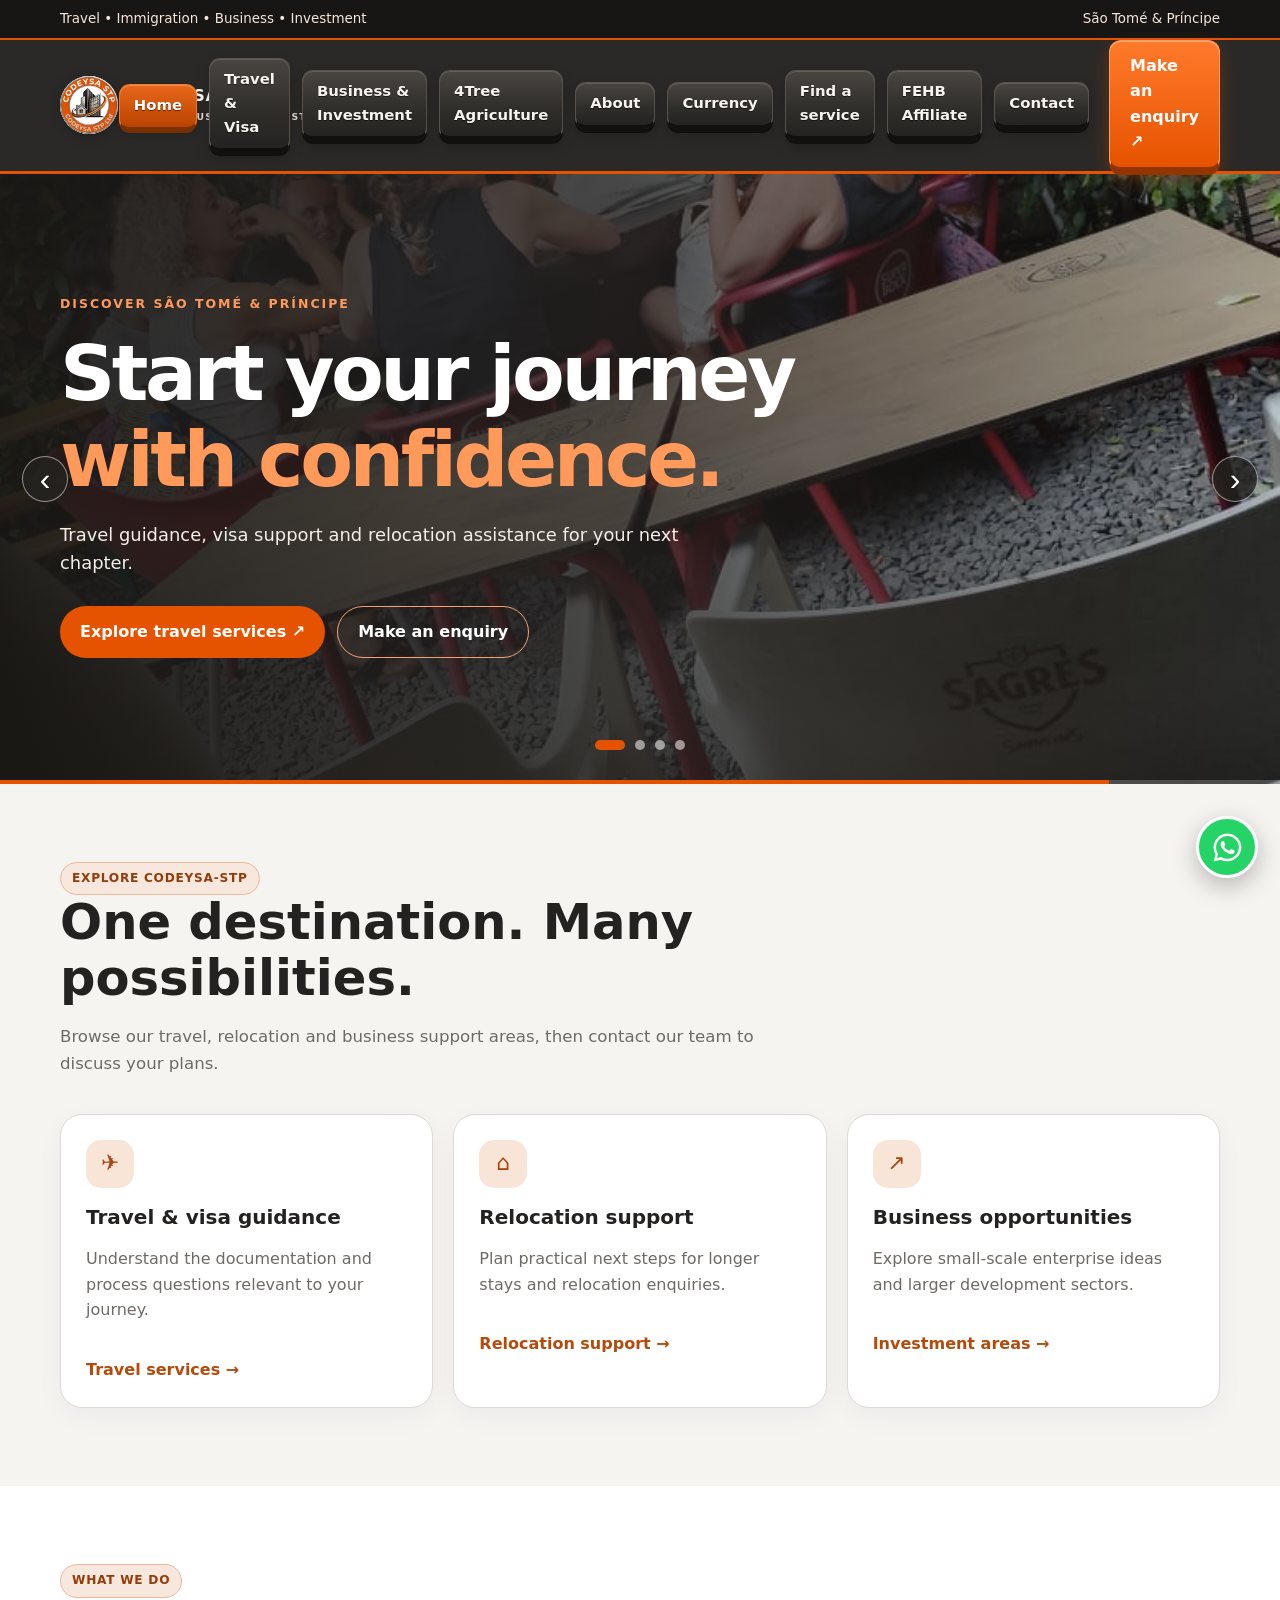
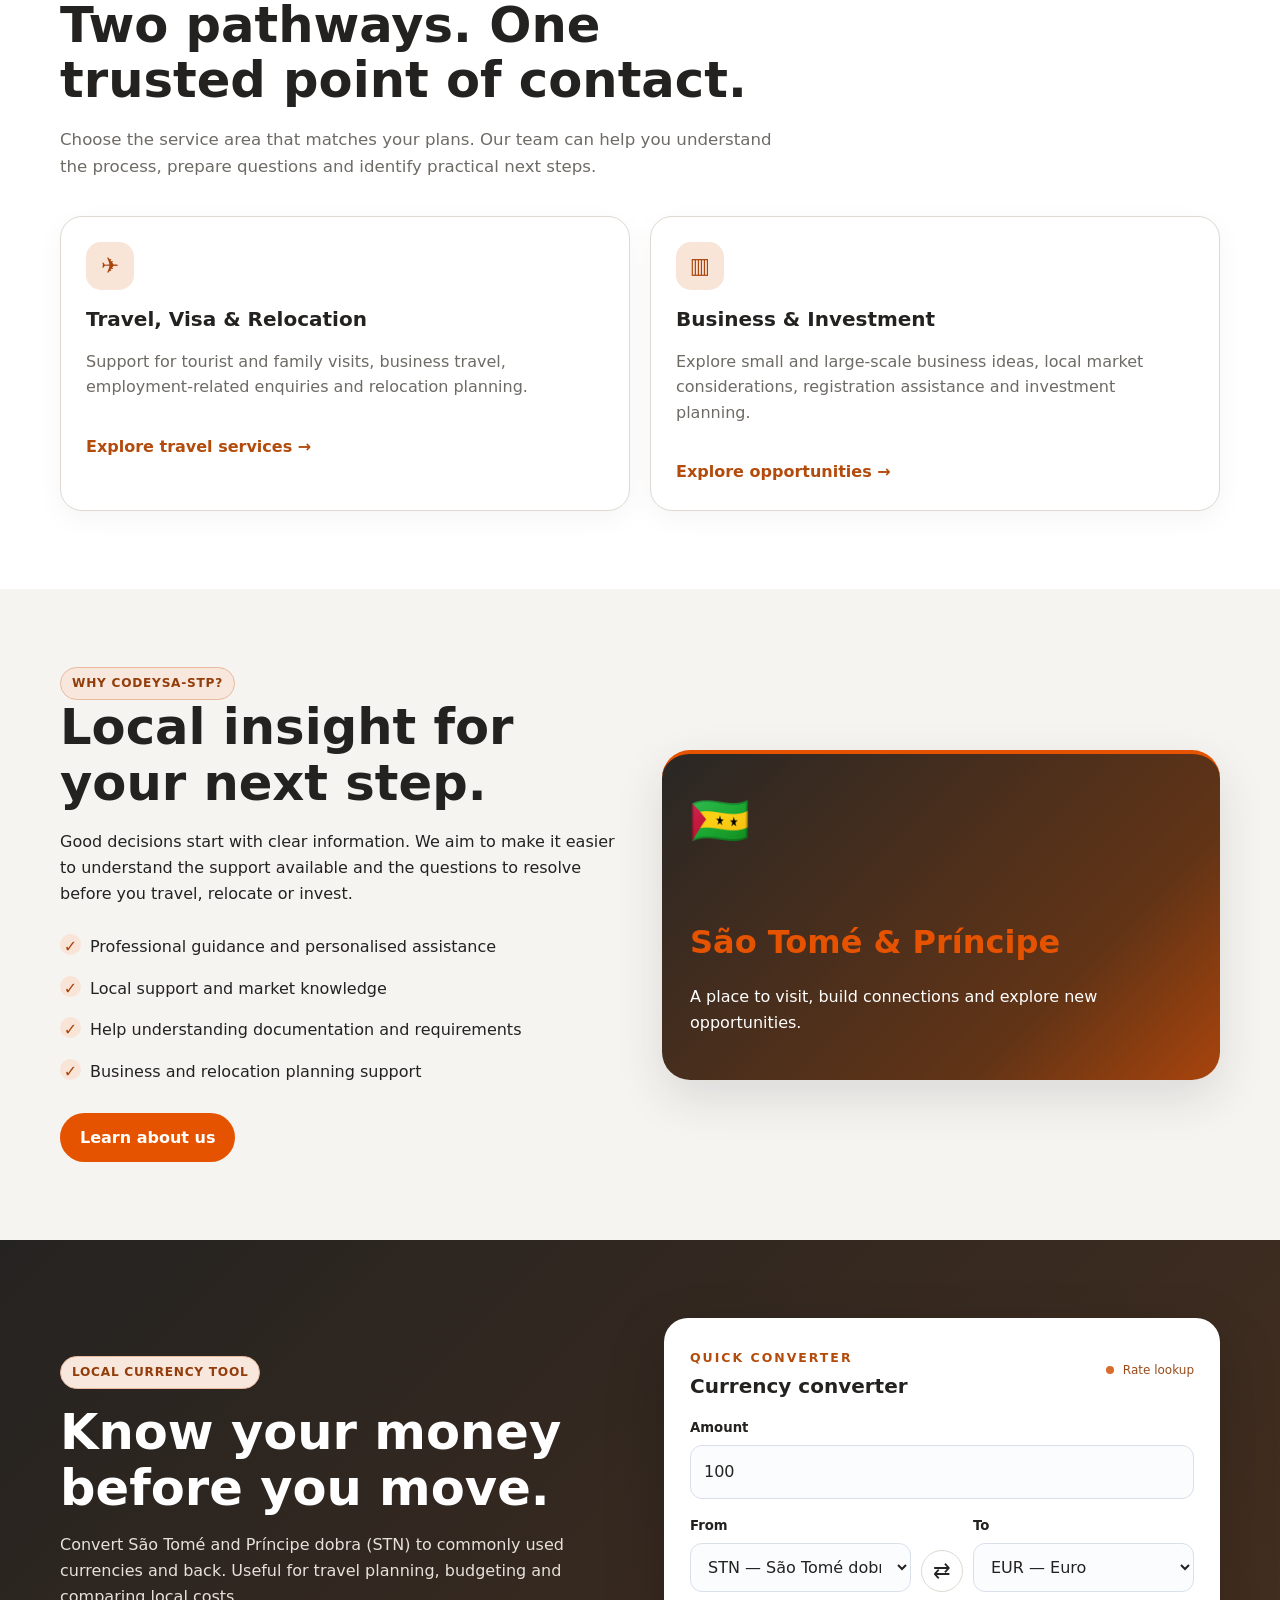
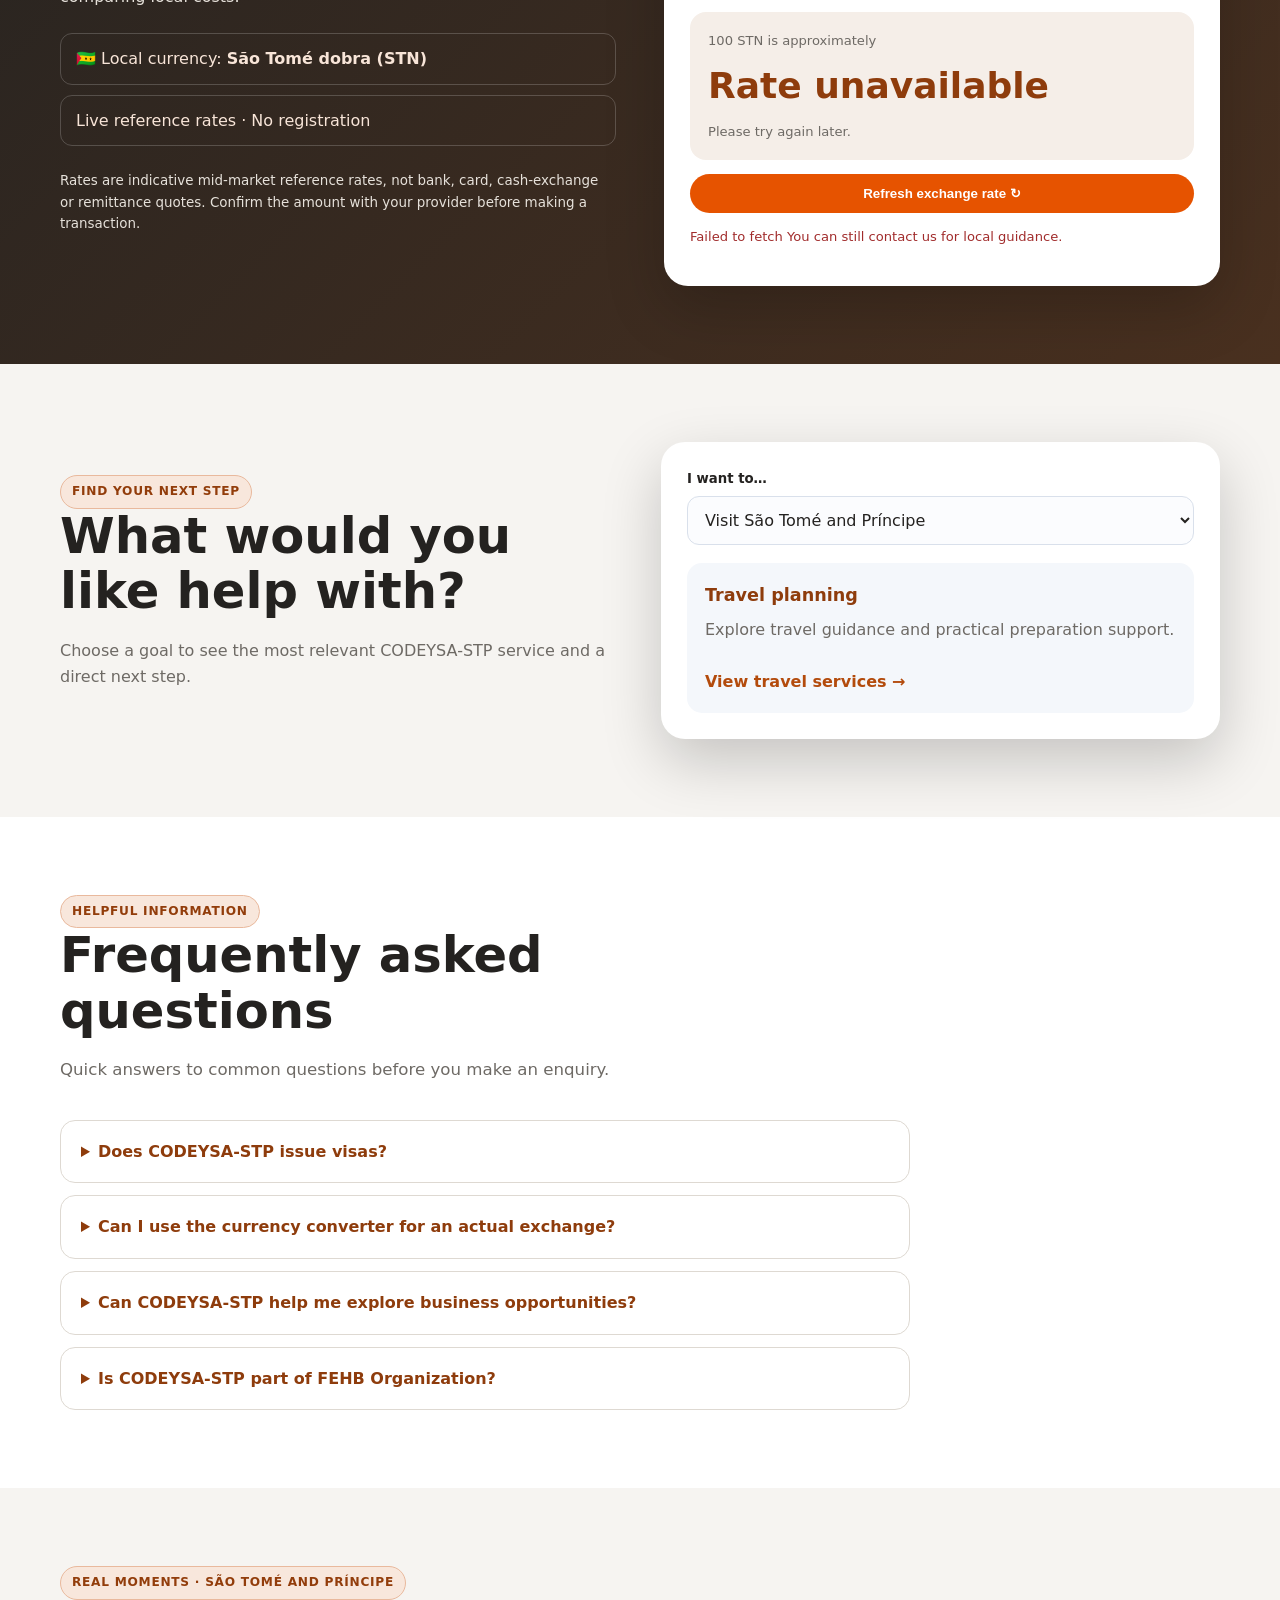
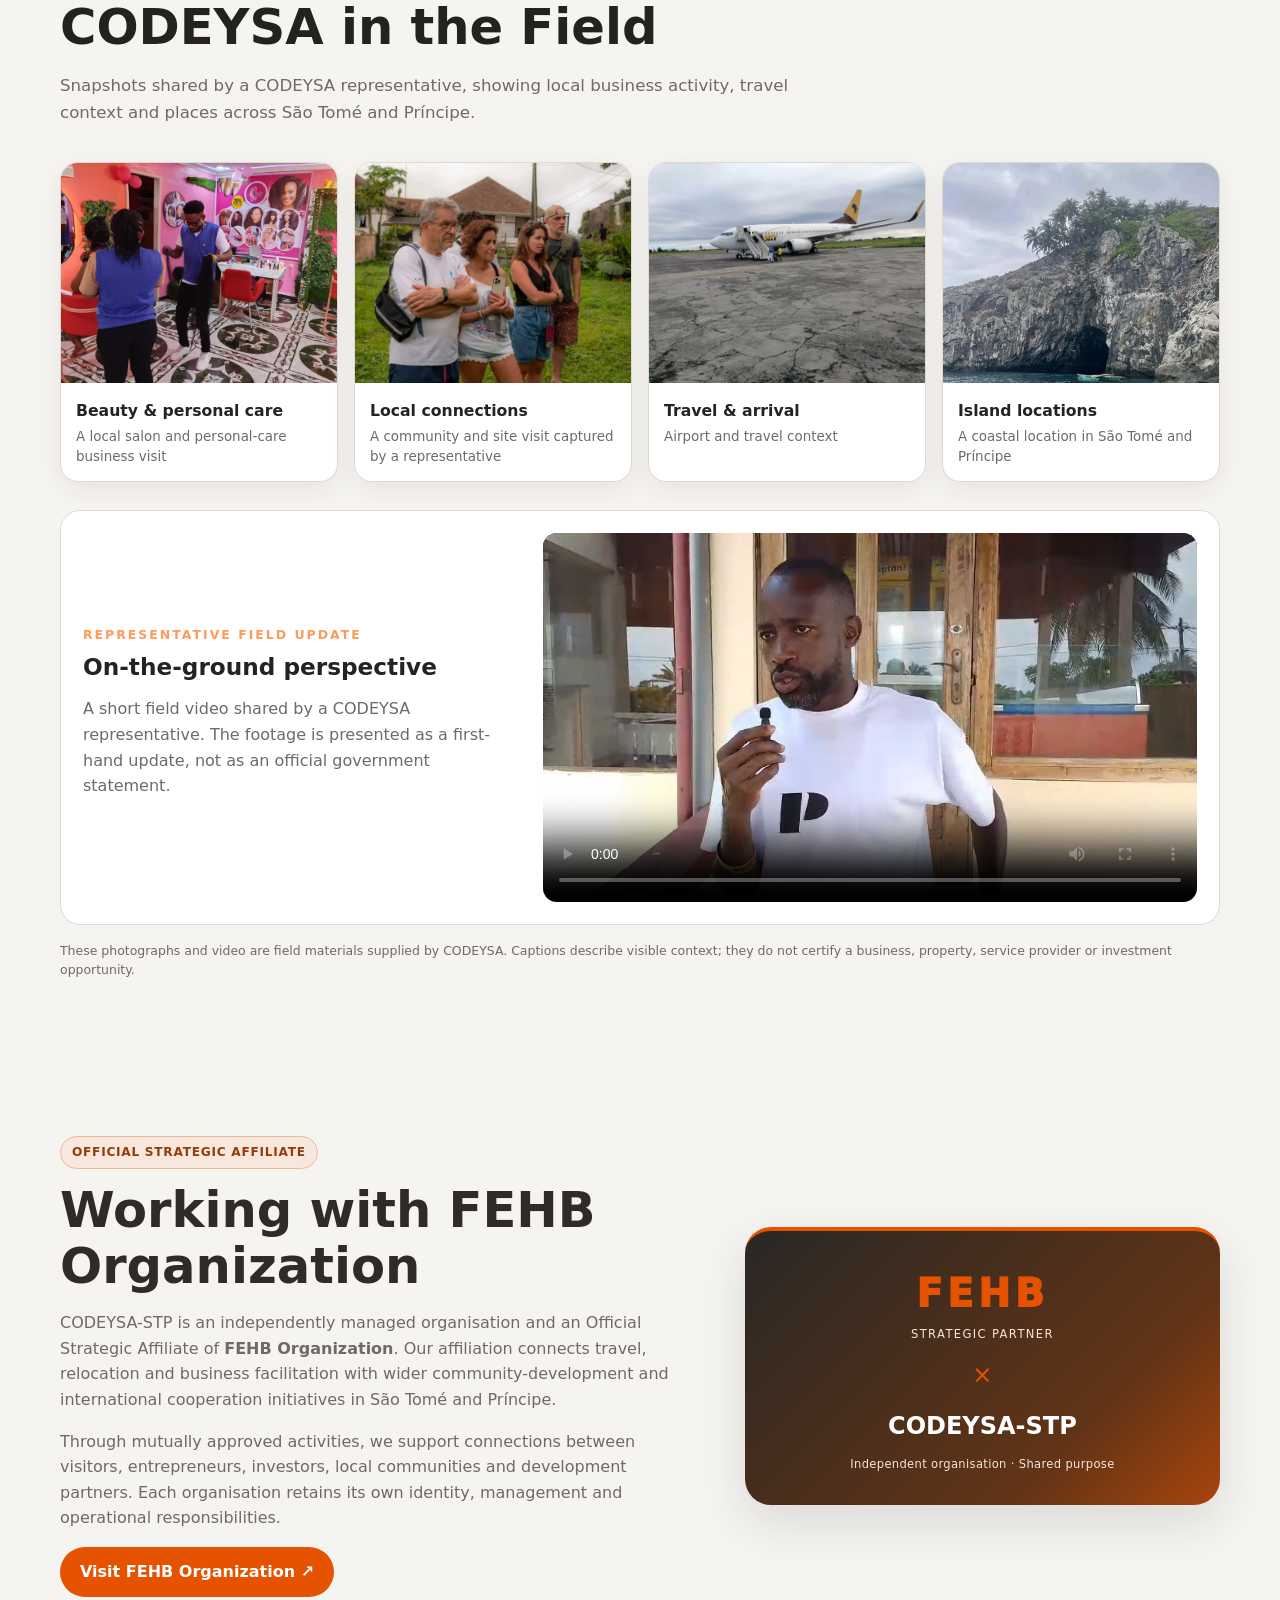
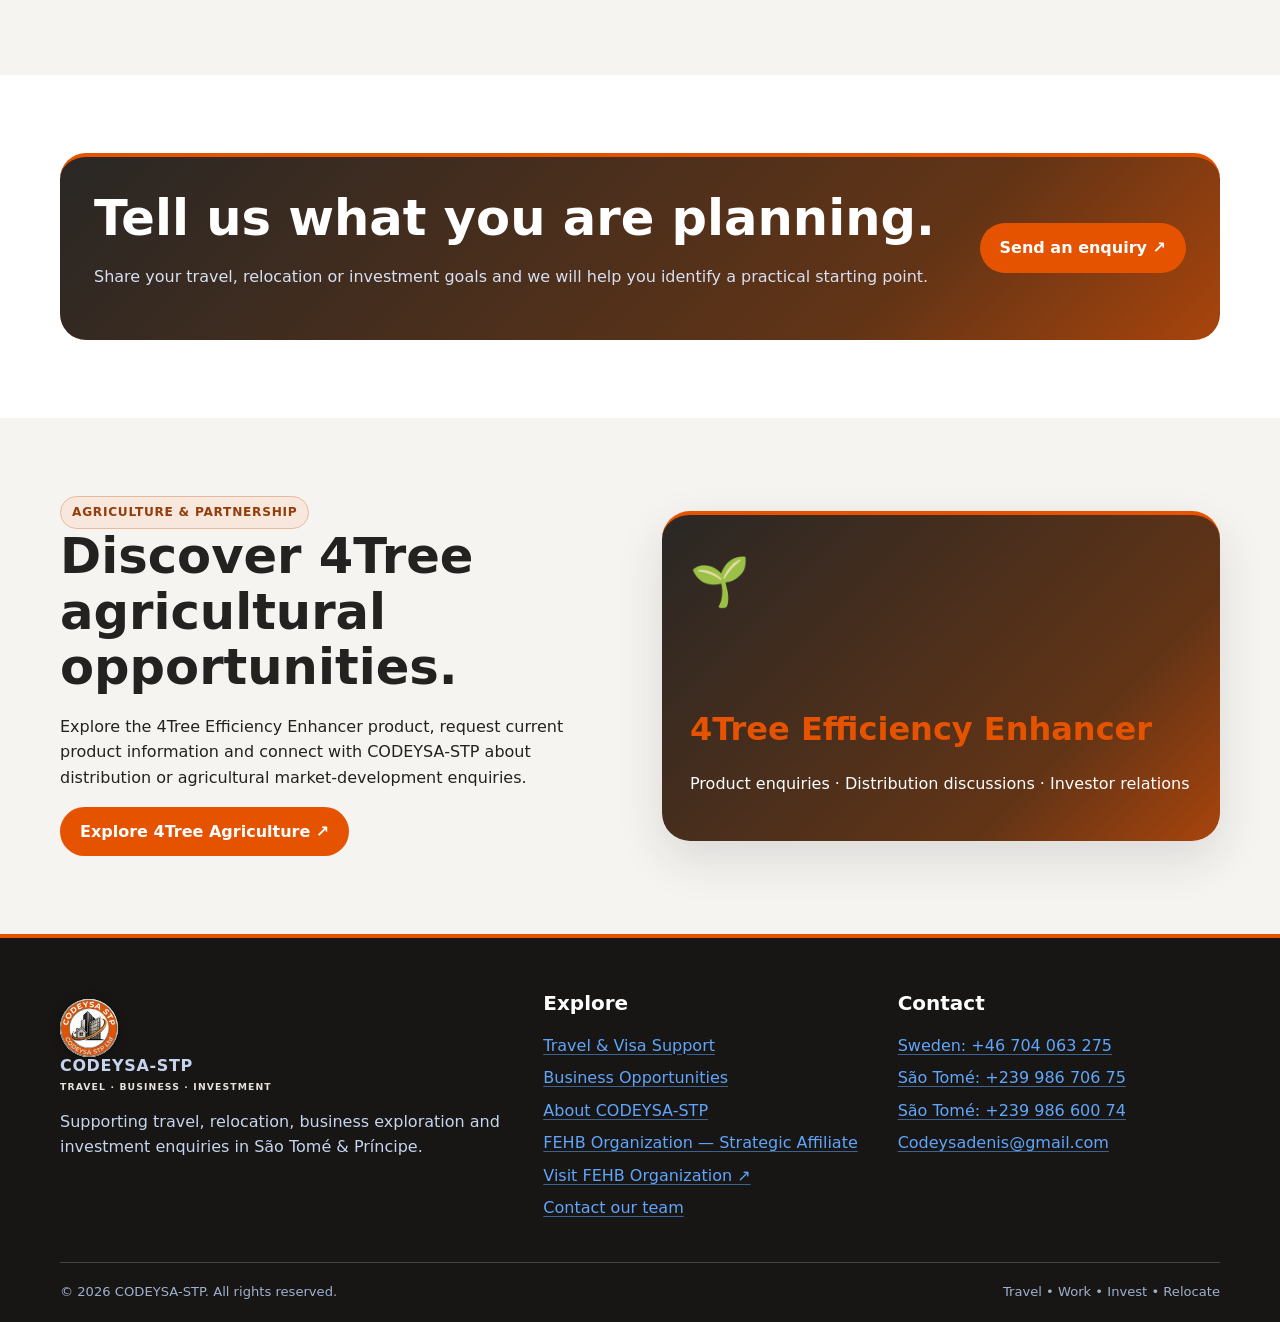
==== commit c7014761: "Feature 4Tree agriculture partnership on index.html" ====
--- a/index.html
+++ b/index.html
@@ -61,4 +61,4 @@
     <p class="field-note">These photographs and video are field materials supplied by CODEYSA. Captions describe visible context; they do not certify a business, property, service provider or investment opportunity.</p>
   </div>
 </section>
-<section class="section partner-section" id="fehb-partner"><div class="container partner-layout"><div><span class="pill">Official strategic affiliate</span><h2>Working with FEHB Organization</h2><p>CODEYSA-STP is an independently managed organisation and an Official Strategic Affiliate of <strong>FEHB Organization</strong>. Our affiliation connects travel, relocation and business facilitation with wider community-development and international cooperation initiatives in São Tomé and Príncipe.</p><p>Through mutually approved activities, we support connections between visitors, entrepreneurs, investors, local communities and development partners. Each organisation retains its own identity, management and operational responsibilities.</p><a class="btn btn-gold" href="https://fehborganization.org/" target="_blank" rel="noopener noreferrer">Visit FEHB Organization ↗</a></div><div class="partner-mark-card"><span class="partner-symbol">FEHB</span><span class="partner-caption">STRATEGIC PARTNER</span><span class="partner-divider">×</span><strong>CODEYSA-STP</strong><small>Independent organisation · Shared purpose</small></div></div></section><section class="section"><div class="container"><div class="cta-band"><div><h2>Tell us what you are planning.</h2><p>Share your travel, relocation or investment goals and we will help you identify a practical starting point.</p></div><a class="btn btn-gold" href="contact.html">Send an enquiry ↗</a></div></div></section></main><footer><div class="container"><div class="footer-grid"><div><a class="brand" href="index.html"><img class="brand-logo" src="assets/codeysa-stp-logo.webp" alt="CODEYSA-STP logo"><span class="brand-copy">CODEYSA-STP<small>TRAVEL · BUSINESS · INVESTMENT</small></span></a><p>Supporting travel, relocation, business exploration and investment enquiries in São Tomé &amp; Príncipe.</p></div><div><h3>Explore</h3><a href="travel.html">Travel &amp; Visa Support</a><a href="investment.html">Business Opportunities</a><a href="about.html">About CODEYSA-STP</a><a href="#fehb-partner">FEHB Organization — Strategic Affiliate</a><a href="https://fehborganization.org/" target="_blank" rel="noopener noreferrer">Visit FEHB Organization ↗</a><a href="contact.html">Contact our team</a></div><div><h3>Contact</h3><a href="tel:+46704063275">Sweden: +46 704 063 275</a><a href="tel:+23998670675">São Tomé: +239 986 706 75</a><a href="tel:+23998660074">São Tomé: +239 986 600 74</a><a href="mailto:Codeysadenis@gmail.com">Codeysadenis@gmail.com</a></div></div><div class="footer-bottom"><span>© <span data-year></span> CODEYSA-STP. All rights reserved.</span><span>Travel • Work • Invest • Relocate</span></div></div></footer><script src="app.js"></script></body></html>+<section class="section partner-section" id="fehb-partner"><div class="container partner-layout"><div><span class="pill">Official strategic affiliate</span><h2>Working with FEHB Organization</h2><p>CODEYSA-STP is an independently managed organisation and an Official Strategic Affiliate of <strong>FEHB Organization</strong>. Our affiliation connects travel, relocation and business facilitation with wider community-development and international cooperation initiatives in São Tomé and Príncipe.</p><p>Through mutually approved activities, we support connections between visitors, entrepreneurs, investors, local communities and development partners. Each organisation retains its own identity, management and operational responsibilities.</p><a class="btn btn-gold" href="https://fehborganization.org/" target="_blank" rel="noopener noreferrer">Visit FEHB Organization ↗</a></div><div class="partner-mark-card"><span class="partner-symbol">FEHB</span><span class="partner-caption">STRATEGIC PARTNER</span><span class="partner-divider">×</span><strong>CODEYSA-STP</strong><small>Independent organisation · Shared purpose</small></div></div></section><section class="section"><div class="container"><div class="cta-band"><div><h2>Tell us what you are planning.</h2><p>Share your travel, relocation or investment goals and we will help you identify a practical starting point.</p></div><a class="btn btn-gold" href="contact.html">Send an enquiry ↗</a></div></div></section><section class="section soft"><div class="container split"><div><span class="pill">Agriculture &amp; partnership</span><h2>Discover 4Tree agricultural opportunities.</h2><p>Explore the 4Tree Efficiency Enhancer product, request current product information and connect with CODEYSA-STP about distribution or agricultural market-development enquiries.</p><a class="btn btn-gold" href="4tree.html">Explore 4Tree Agriculture ↗</a></div><div class="visual-card"><div class="flag">🌱</div><div><strong>4Tree Efficiency Enhancer</strong><p>Product enquiries · Distribution discussions · Investor relations</p></div></div></div></section></main><footer><div class="container"><div class="footer-grid"><div><a class="brand" href="index.html"><img class="brand-logo" src="assets/codeysa-stp-logo.webp" alt="CODEYSA-STP logo"><span class="brand-copy">CODEYSA-STP<small>TRAVEL · BUSINESS · INVESTMENT</small></span></a><p>Supporting travel, relocation, business exploration and investment enquiries in São Tomé &amp; Príncipe.</p></div><div><h3>Explore</h3><a href="travel.html">Travel &amp; Visa Support</a><a href="investment.html">Business Opportunities</a><a href="about.html">About CODEYSA-STP</a><a href="#fehb-partner">FEHB Organization — Strategic Affiliate</a><a href="https://fehborganization.org/" target="_blank" rel="noopener noreferrer">Visit FEHB Organization ↗</a><a href="contact.html">Contact our team</a></div><div><h3>Contact</h3><a href="tel:+46704063275">Sweden: +46 704 063 275</a><a href="tel:+23998670675">São Tomé: +239 986 706 75</a><a href="tel:+23998660074">São Tomé: +239 986 600 74</a><a href="mailto:Codeysadenis@gmail.com">Codeysadenis@gmail.com</a></div></div><div class="footer-bottom"><span>© <span data-year></span> CODEYSA-STP. All rights reserved.</span><span>Travel • Work • Invest • Relocate</span></div></div></footer><script src="app.js"></script></body></html>
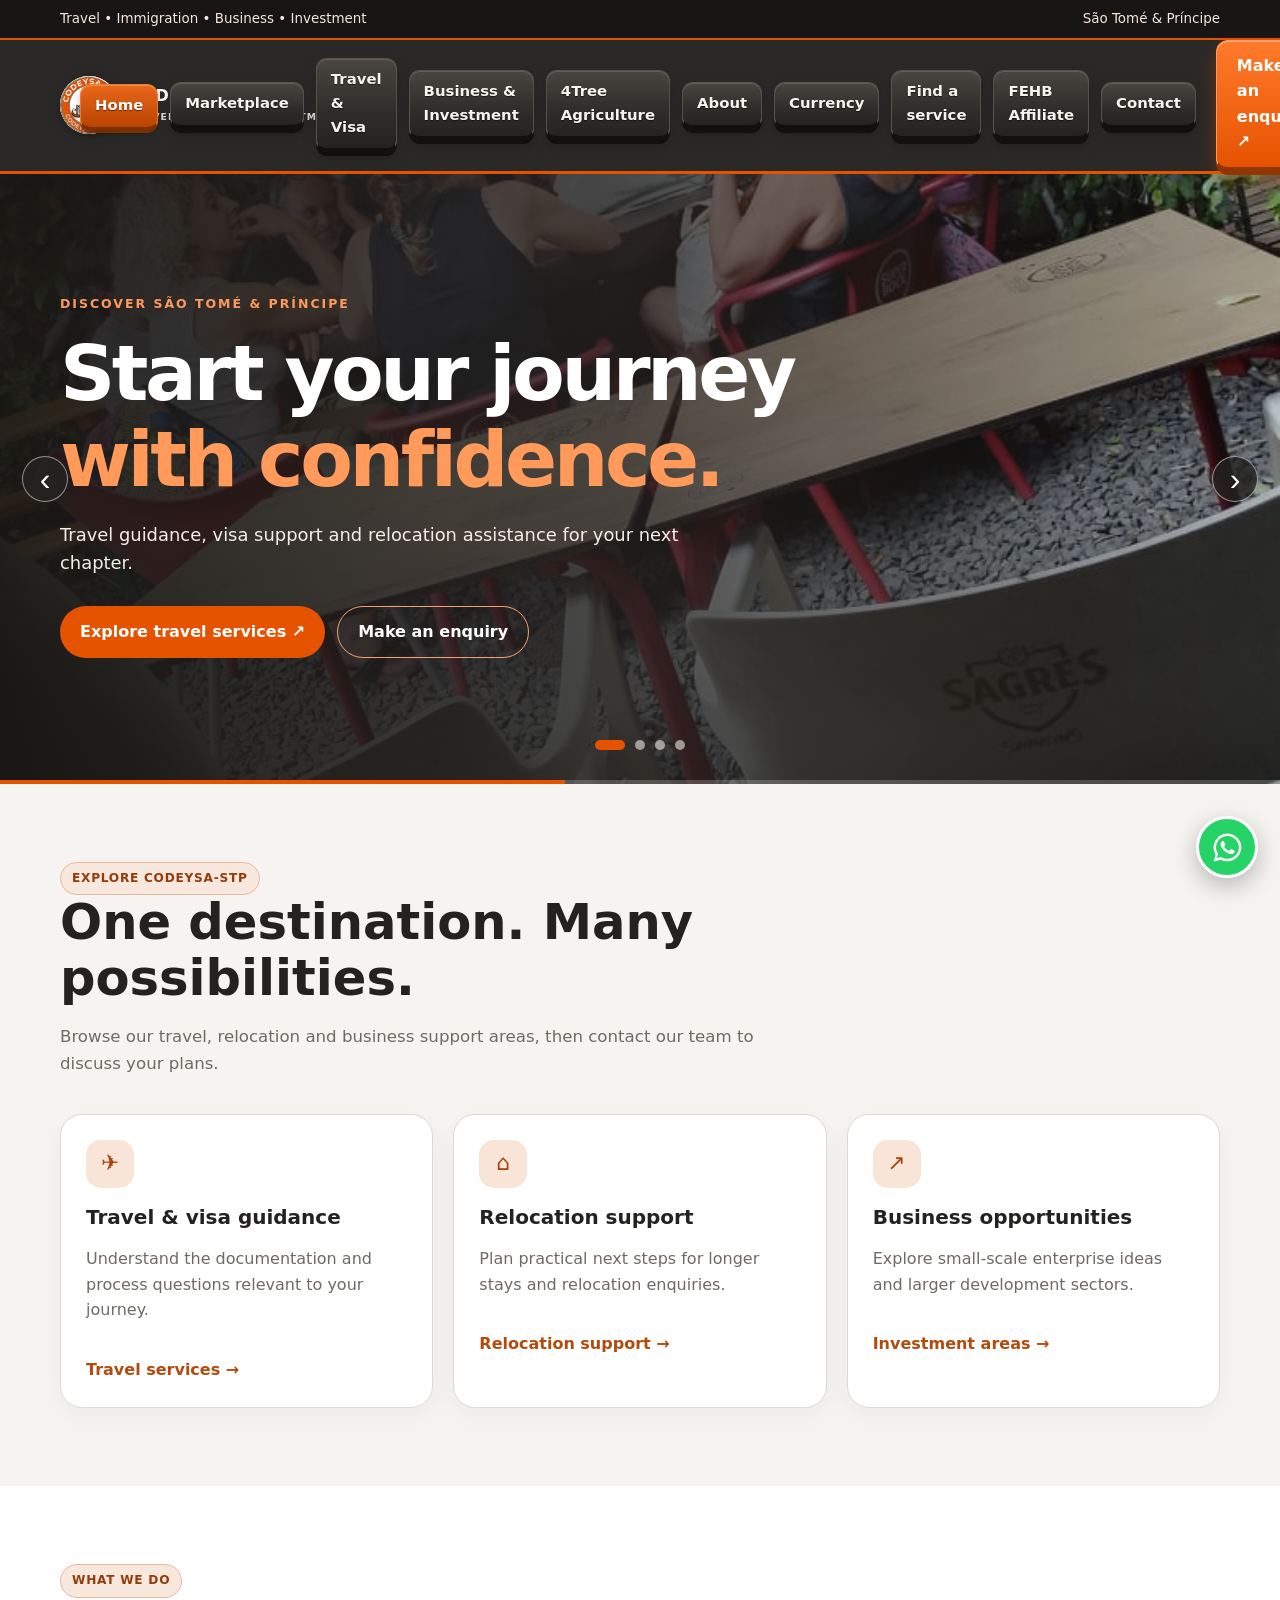
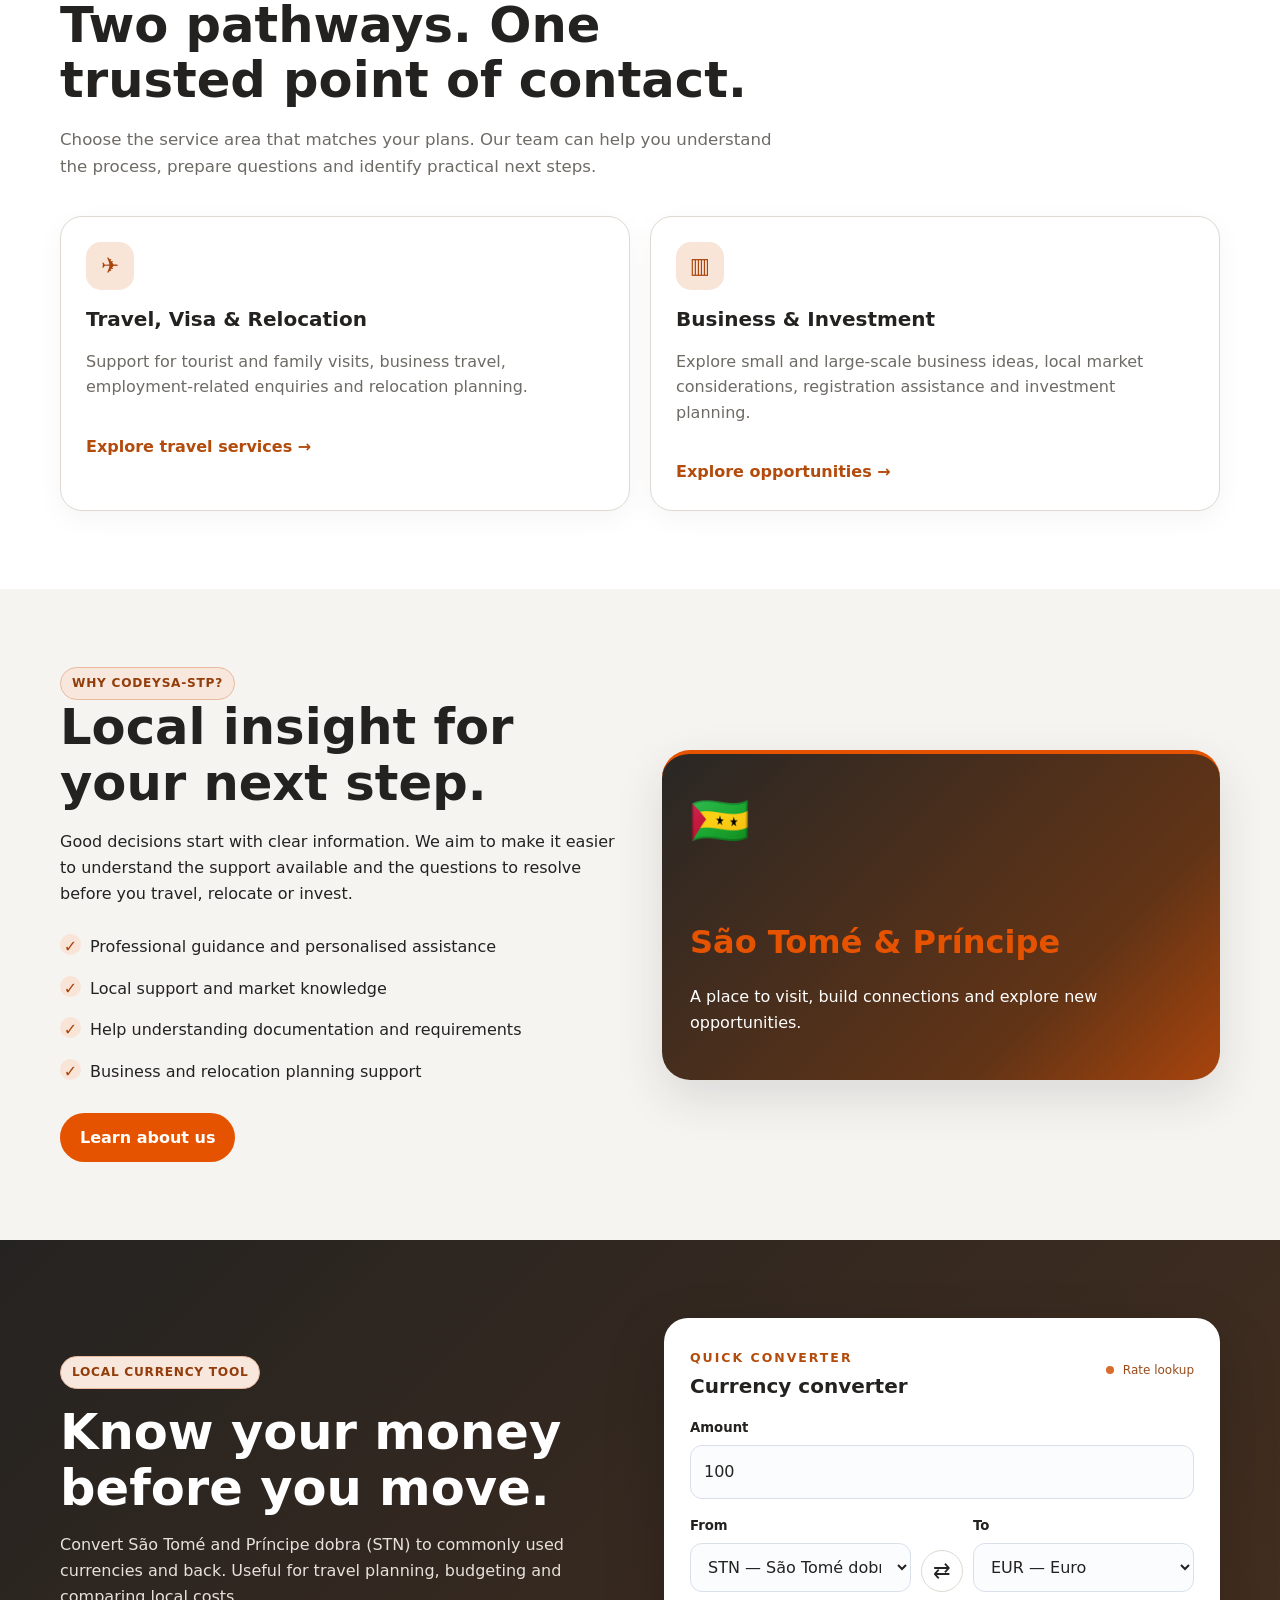
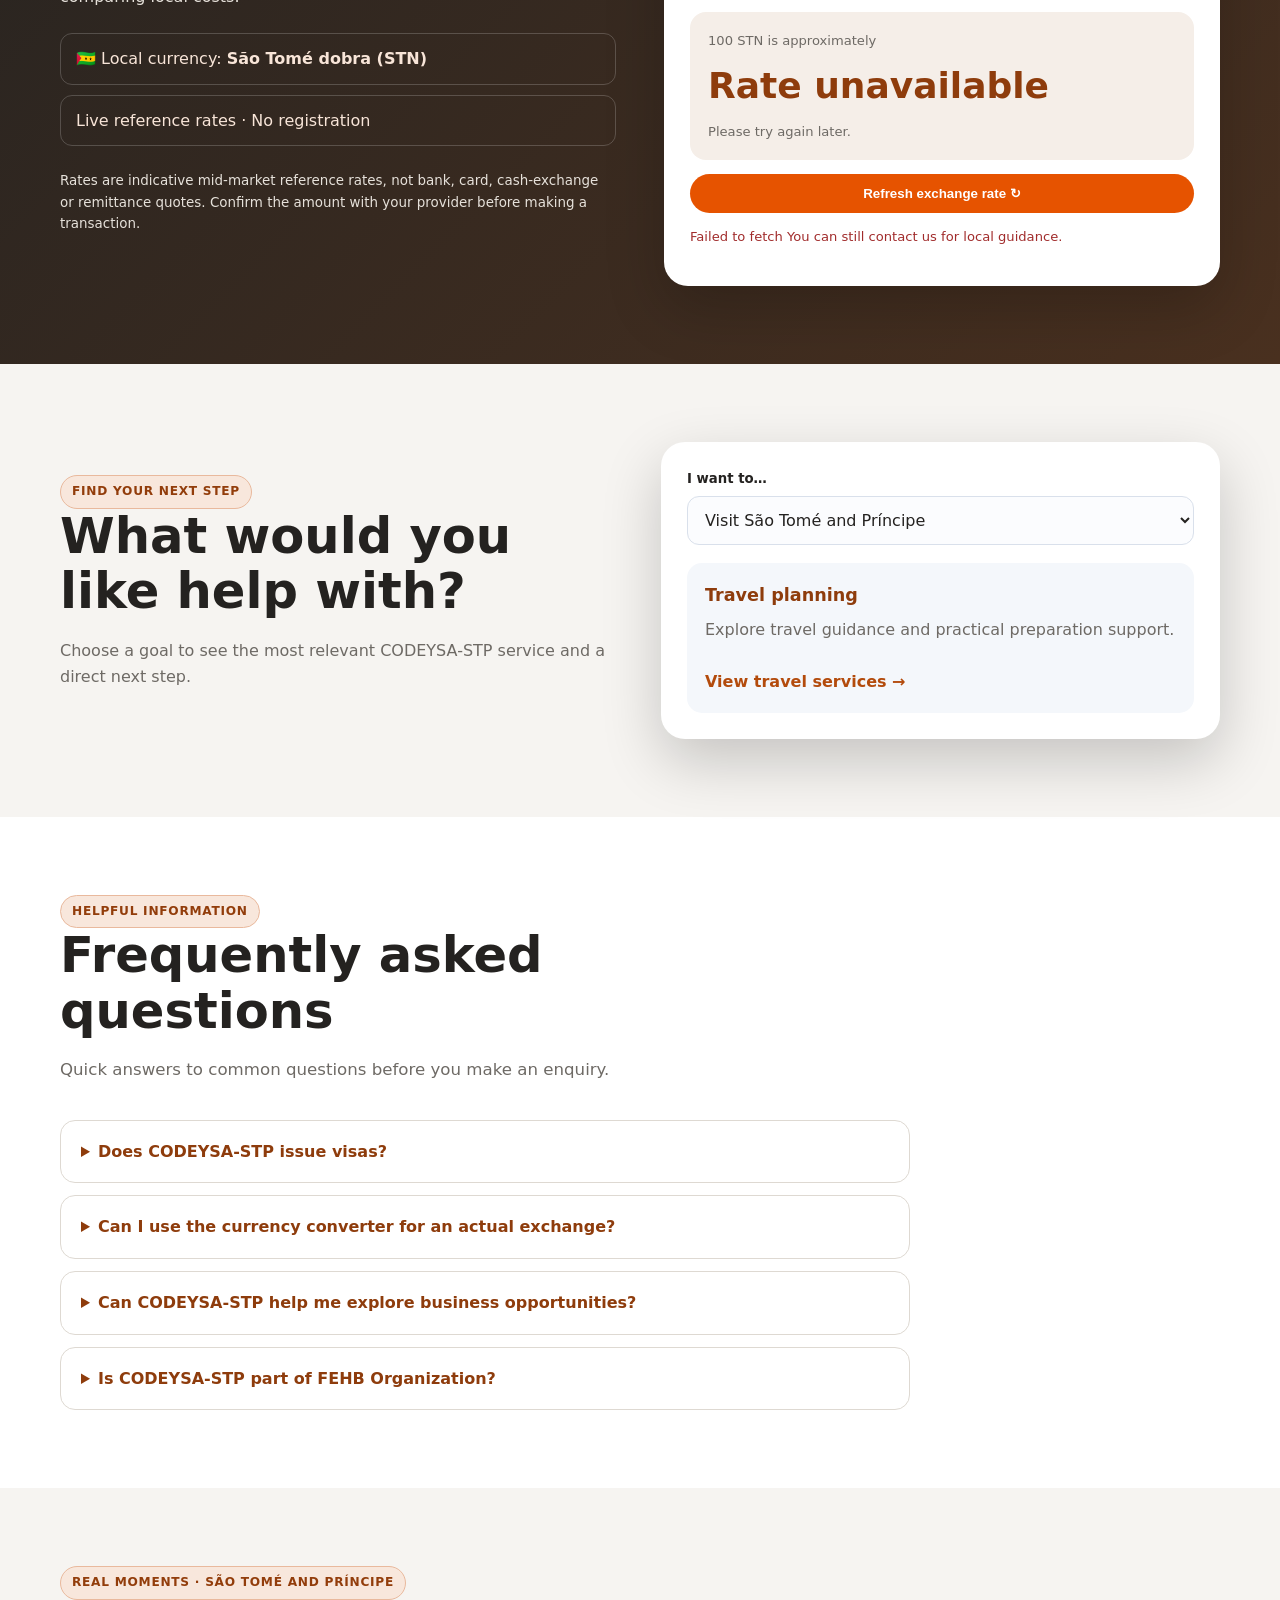
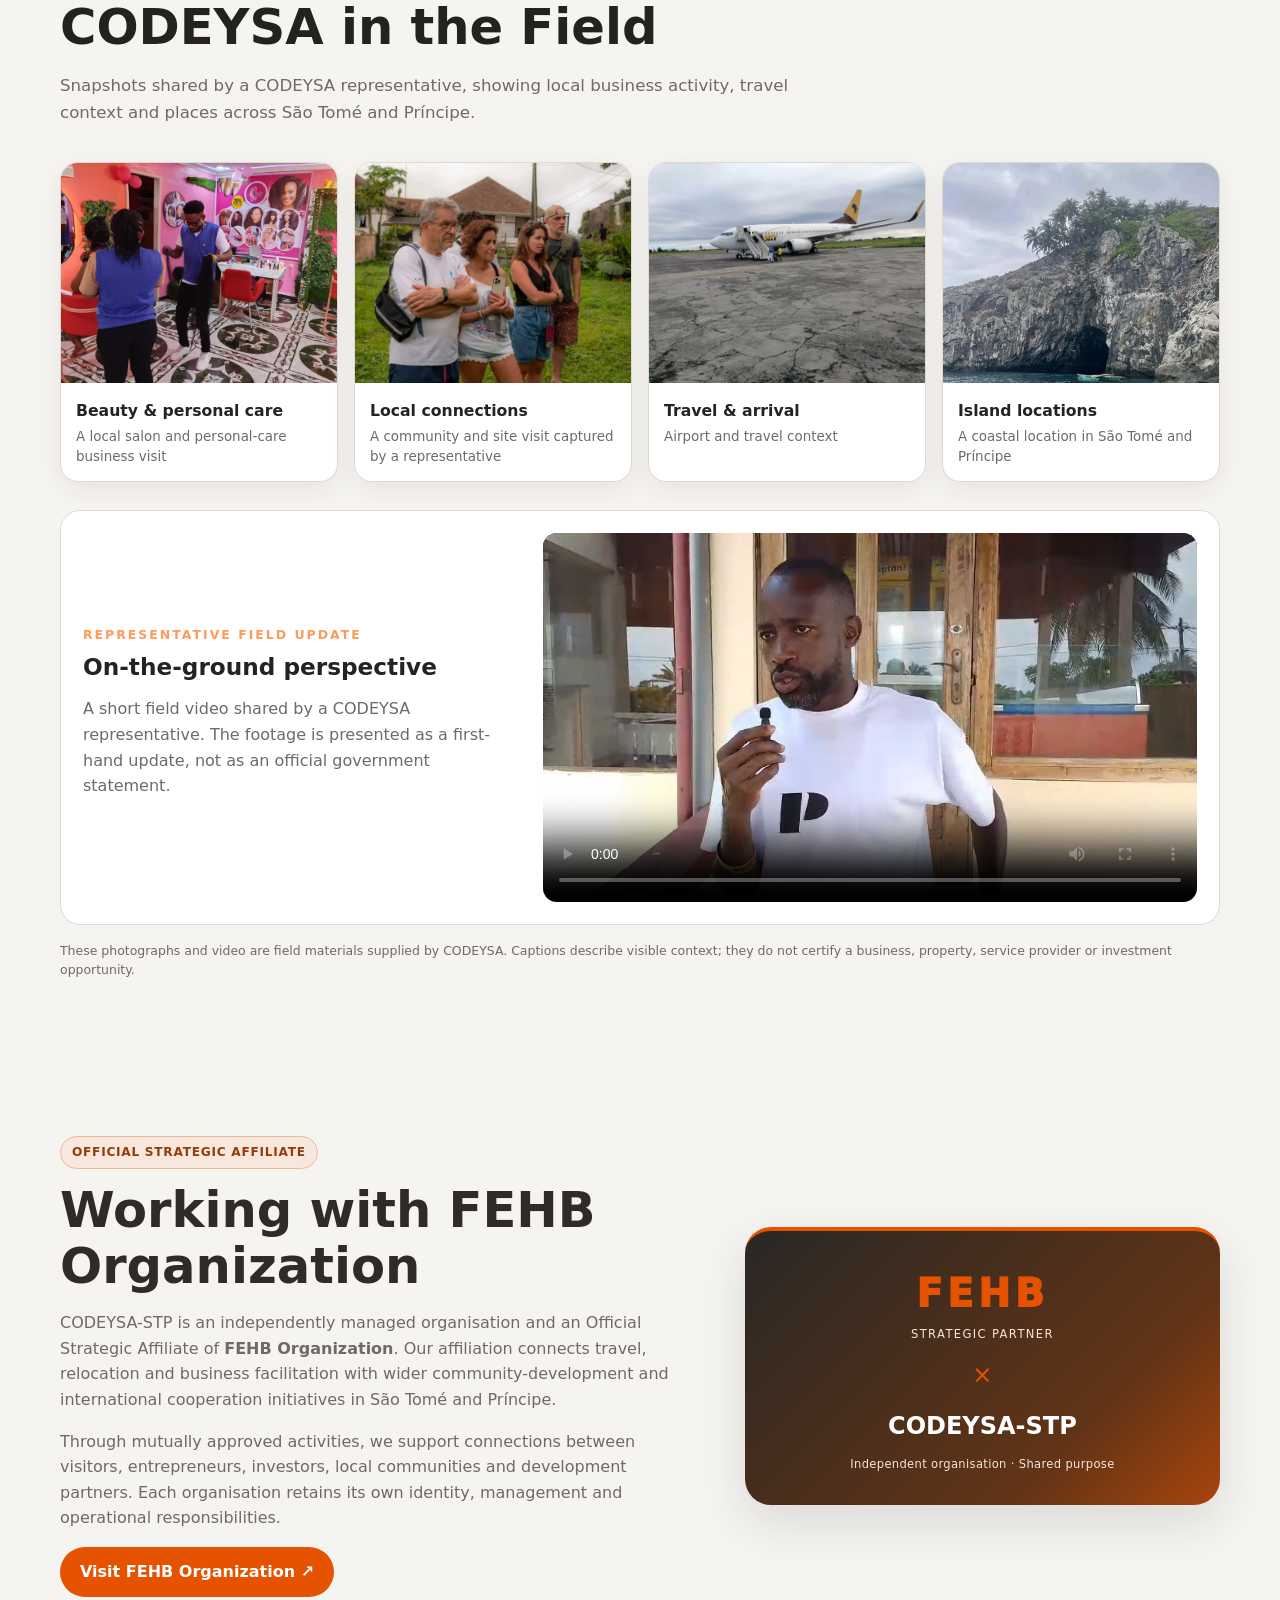
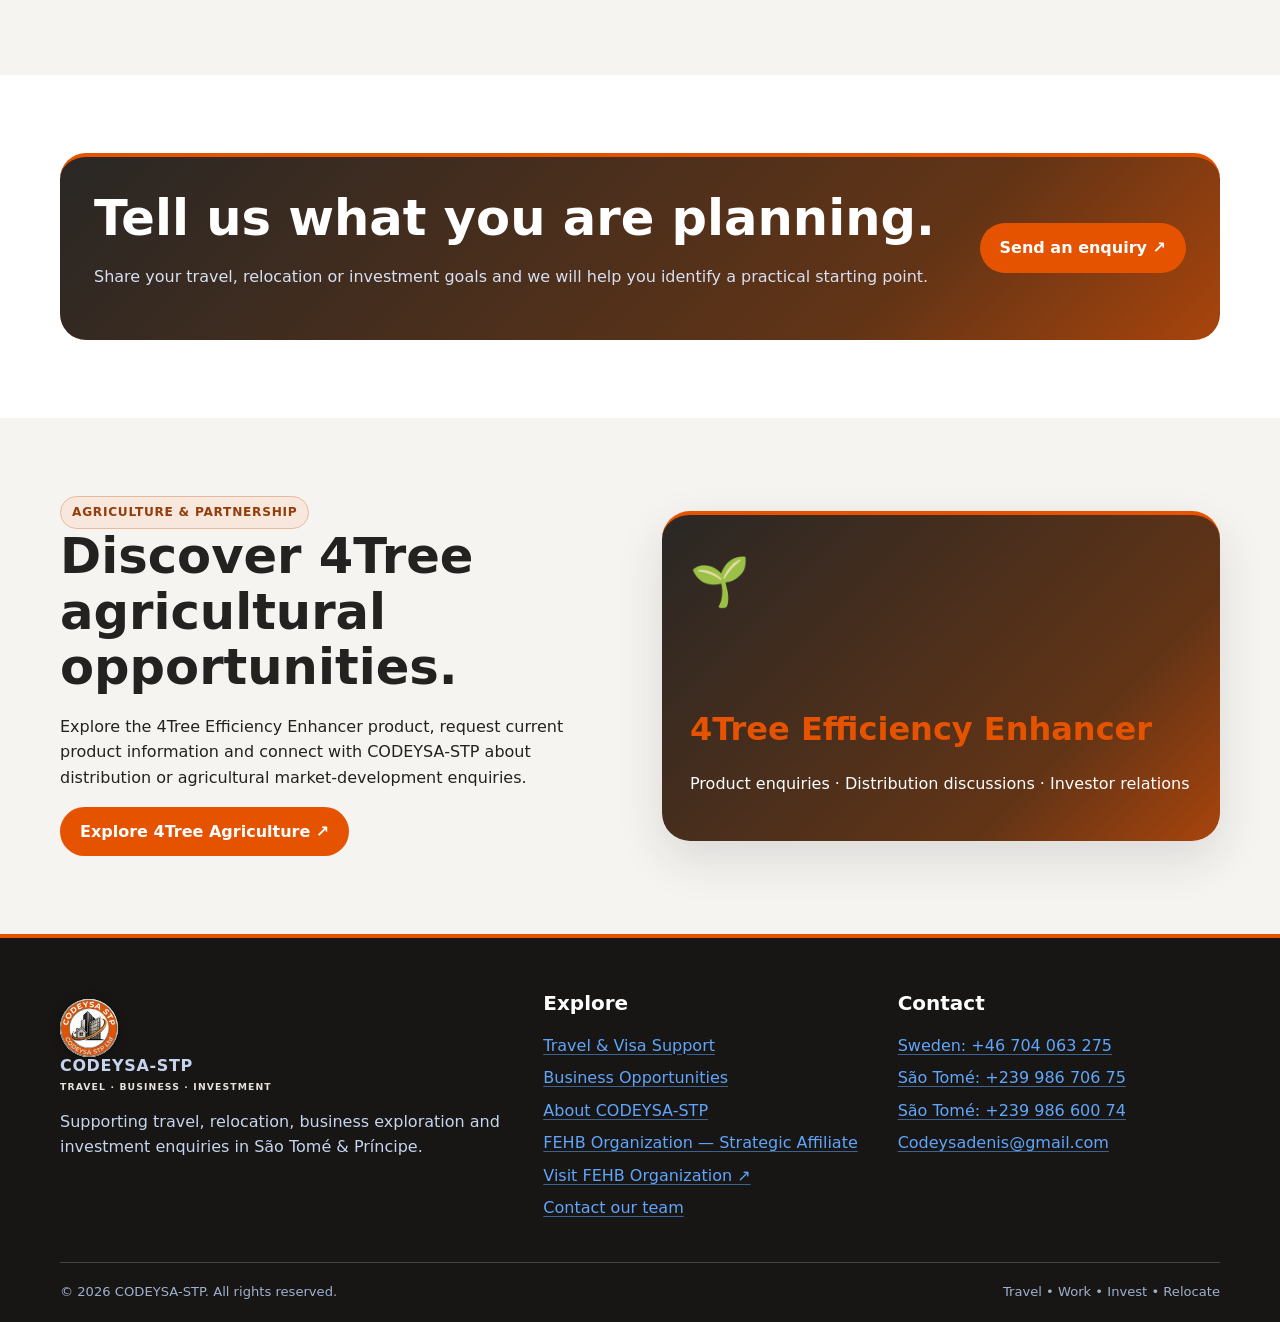
==== commit 2c7cee0d: "Add marketplace navigation across CODEYSA pages" ====
--- a/index.html
+++ b/index.html
@@ -1,4 +1,4 @@
-<!doctype html><html lang="en"><head><meta charset="utf-8"><meta name="viewport" content="width=device-width,initial-scale=1"><link rel="canonical" href="https://codesa-stp.tlegit588.workers.dev/index.html"><meta name="description" content="Explore travel, visa and relocation guidance, business opportunities and investment support in São Tomé and Príncipe with CODEYSA-STP."><meta name="theme-color" content="#252321"><meta name="color-scheme" content="light"><link rel="icon" type="image/webp" href="assets/codeysa-stp-logo.webp"><link rel="apple-touch-icon" href="assets/codeysa-stp-logo.webp"><meta property="og:type" content="website"><meta property="og:site_name" content="CODEYSA-STP"><meta property="og:title" content="CODEYSA-STP | Travel, Visa, Business & Investment in São Tomé and Príncipe"><meta property="og:description" content="Explore travel, visa and relocation guidance, business opportunities and investment support in São Tomé and Príncipe with CODEYSA-STP."><meta property="og:url" content="https://codesa-stp.tlegit588.workers.dev/index.html"><meta property="og:image" content="https://codesa-stp.tlegit588.workers.dev/assets/codeysa-stp-logo.webp"><meta property="og:image:alt" content="Official CODEYSA-STP emblem"><meta name="twitter:card" content="summary_large_image"><meta name="twitter:title" content="CODEYSA-STP | Travel, Visa, Business & Investment in São Tomé and Príncipe"><meta name="twitter:description" content="Explore travel, visa and relocation guidance, business opportunities and investment support in São Tomé and Príncipe with CODEYSA-STP."><meta name="twitter:image" content="https://codesa-stp.tlegit588.workers.dev/assets/codeysa-stp-logo.webp"><title>CODEYSA-STP | Travel, Visa, Business & Investment in São Tomé and Príncipe</title><link rel="stylesheet" href="styles.css"><script type="application/ld+json">{"@context":"https://schema.org","@type":"Organization","name":"CODEYSA-STP","url":"https://codesa-stp.tlegit588.workers.dev/","logo":"https://codesa-stp.tlegit588.workers.dev/assets/codeysa-stp-logo.webp","email":"Codeysadenis@gmail.com","telephone":"+239 986 0074","description":"Travel, visa, relocation, business and investment support in São Tomé and Príncipe.","areaServed":{"@type":"Country","name":"São Tomé and Príncipe"}}</script></head><body><div class="topbar"><div class="container"><span>Travel • Immigration • Business • Investment</span><span>São Tomé &amp; Príncipe</span></div></div><header><div class="container nav"><a class="brand" href="index.html"><img class="brand-logo" src="assets/codeysa-stp-logo.webp" alt="CODEYSA-STP logo"><span class="brand-copy">CODEYSA-STP<small>TRAVEL · BUSINESS · INVESTMENT</small></span></a><button class="menu-toggle" aria-label="Open navigation" aria-expanded="false">☰</button><nav class="nav-links"><a href="index.html">Home</a><a href="travel.html">Travel &amp; Visa</a><a href="investment.html">Business &amp; Investment</a><a href="4tree.html">4Tree Agriculture</a><a href="about.html">About</a><a href="#currency-converter">Currency</a><a href="#service-finder">Find a service</a><a href="#fehb-partner">FEHB Affiliate</a><a href="contact.html">Contact</a></nav><a class="nav-cta" href="contact.html">Make an enquiry ↗</a></div></header><main><section class="home-slider" aria-label="Featured CODEYSA-STP services">
+<!doctype html><html lang="en"><head><meta charset="utf-8"><meta name="viewport" content="width=device-width,initial-scale=1"><link rel="canonical" href="https://codesa-stp.tlegit588.workers.dev/index.html"><meta name="description" content="Explore travel, visa and relocation guidance, business opportunities and investment support in São Tomé and Príncipe with CODEYSA-STP."><meta name="theme-color" content="#252321"><meta name="color-scheme" content="light"><link rel="icon" type="image/webp" href="assets/codeysa-stp-logo.webp"><link rel="apple-touch-icon" href="assets/codeysa-stp-logo.webp"><meta property="og:type" content="website"><meta property="og:site_name" content="CODEYSA-STP"><meta property="og:title" content="CODEYSA-STP | Travel, Visa, Business & Investment in São Tomé and Príncipe"><meta property="og:description" content="Explore travel, visa and relocation guidance, business opportunities and investment support in São Tomé and Príncipe with CODEYSA-STP."><meta property="og:url" content="https://codesa-stp.tlegit588.workers.dev/index.html"><meta property="og:image" content="https://codesa-stp.tlegit588.workers.dev/assets/codeysa-stp-logo.webp"><meta property="og:image:alt" content="Official CODEYSA-STP emblem"><meta name="twitter:card" content="summary_large_image"><meta name="twitter:title" content="CODEYSA-STP | Travel, Visa, Business & Investment in São Tomé and Príncipe"><meta name="twitter:description" content="Explore travel, visa and relocation guidance, business opportunities and investment support in São Tomé and Príncipe with CODEYSA-STP."><meta name="twitter:image" content="https://codesa-stp.tlegit588.workers.dev/assets/codeysa-stp-logo.webp"><title>CODEYSA-STP | Travel, Visa, Business & Investment in São Tomé and Príncipe</title><link rel="stylesheet" href="styles.css"><script type="application/ld+json">{"@context":"https://schema.org","@type":"Organization","name":"CODEYSA-STP","url":"https://codesa-stp.tlegit588.workers.dev/","logo":"https://codesa-stp.tlegit588.workers.dev/assets/codeysa-stp-logo.webp","email":"Codeysadenis@gmail.com","telephone":"+239 986 0074","description":"Travel, visa, relocation, business and investment support in São Tomé and Príncipe.","areaServed":{"@type":"Country","name":"São Tomé and Príncipe"}}</script></head><body><div class="topbar"><div class="container"><span>Travel • Immigration • Business • Investment</span><span>São Tomé &amp; Príncipe</span></div></div><header><div class="container nav"><a class="brand" href="index.html"><img class="brand-logo" src="assets/codeysa-stp-logo.webp" alt="CODEYSA-STP logo"><span class="brand-copy">CODEYSA-STP<small>TRAVEL · BUSINESS · INVESTMENT</small></span></a><button class="menu-toggle" aria-label="Open navigation" aria-expanded="false">☰</button><nav class="nav-links"><a href="index.html">Home</a><a href="marketplace.html">Marketplace</a><a href="travel.html">Travel &amp; Visa</a><a href="investment.html">Business &amp; Investment</a><a href="4tree.html">4Tree Agriculture</a><a href="about.html">About</a><a href="#currency-converter">Currency</a><a href="#service-finder">Find a service</a><a href="#fehb-partner">FEHB Affiliate</a><a href="contact.html">Contact</a></nav><a class="nav-cta" href="contact.html">Make an enquiry ↗</a></div></header><main><section class="home-slider" aria-label="Featured CODEYSA-STP services">
 <div class="slider-track">
 <article class="slide is-active" aria-hidden="false"><img src="assets/WhatsApp%20Image%202026-11-23%20at%201.13.00%20PM.jpeg" alt="São Tomé and Príncipe destination and travel visual"><div class="slide-shade"></div><div class="container slide-content"><span class="eyebrow">Discover São Tomé &amp; Príncipe</span><h1>Start your journey <em>with confidence.</em></h1><p>Travel guidance, visa support and relocation assistance for your next chapter.</p><div class="hero-actions"><a class="btn btn-gold" href="travel.html">Explore travel services ↗</a><a class="btn btn-outline" href="contact.html?service=Travel%20%26%20Visa">Make an enquiry</a></div></div></article>
 <article class="slide" aria-hidden="true"><img src="assets/WhatsApp%20Image%202026-11-23%20at%201.13.42%20PM(1).jpeg" alt="CODEYSA-STP business and investment imagery"><div class="slide-shade"></div><div class="container slide-content"><span class="eyebrow">Business &amp; investment</span><h1>Turn opportunity <em>into a plan.</em></h1><p>Explore enterprise ideas, investment sectors and local business support in São Tomé &amp; Príncipe.</p><div class="hero-actions"><a class="btn btn-gold" href="investment.html">Explore opportunities ↗</a><a class="btn btn-outline" href="contact.html?service=Business%20%26%20Investment">Discuss your idea</a></div></div></article>
--- a/styles.css
+++ b/styles.css
@@ -342,3 +342,9 @@
 @media(prefers-reduced-motion:reduce){
   header .nav-links a,header .nav-cta{transition:none}
 }
+
+/* CODEYSA-STP B2B marketplace — Sprint 1 */
+.market-hero{background:linear-gradient(120deg,#06451f 0%,#08752b 58%,#0a5c2a 100%);color:#fff;overflow:hidden;position:relative}.market-hero-inner{min-height:430px;display:grid;grid-template-columns:1.3fr .7fr;gap:38px;align-items:center;padding:64px 0}.market-kicker{font-size:.76rem;font-weight:900;letter-spacing:.15em;color:#ffdf4d}.market-copy h1{font-size:clamp(2.7rem,6vw,4.8rem);margin:15px 0}.market-copy h1 em{color:#ffce00;font-style:normal}.market-copy>p{max-width:660px;color:#e0f1e4;font-size:1.08rem}.market-search{display:flex;background:#fff;padding:7px;border-radius:14px;max-width:690px;margin-top:28px;box-shadow:0 16px 38px #001e1050}.market-search input{flex:1;min-width:0;border:0;outline:0;padding:13px 15px;font:inherit;color:#17251b}.market-search button{border:0;border-radius:10px;background:#ffce00;color:#183b20;padding:0 27px;font-weight:900;cursor:pointer}.market-quick-links{display:flex;gap:9px;align-items:center;flex-wrap:wrap;margin-top:14px;font-size:.82rem;color:#d8eddd}.market-quick-links button{border:1px solid #ffffff55;background:#ffffff12;color:#fff;border-radius:99px;padding:5px 10px;cursor:pointer}.market-hero-art{justify-self:end;width:min(290px,100%);aspect-ratio:1;border-radius:28px;background:#ffffff12;border:1px solid #ffffff42;display:flex;flex-direction:column;align-items:center;justify-content:center;gap:18px;box-shadow:0 22px 70px #00201055;transform:rotate(2deg)}.market-hero-art img{width:58%;height:auto;object-fit:contain;filter:drop-shadow(0 10px 16px #001c0d66)}.market-art-caption{text-align:center;display:grid;gap:4px}.market-art-caption strong{color:#ffdc42}.market-art-caption span{font-size:.78rem;color:#e2f0e5}.market-trust-strip{background:#fff;border-bottom:1px solid var(--line)}.market-trust-strip .container{display:flex;justify-content:space-between;gap:18px;flex-wrap:wrap;padding:17px 0;color:#285b36;font-size:.88rem;font-weight:750}.market-section{background:#f7faf6}.market-heading{max-width:780px}.market-layout{display:grid;grid-template-columns:230px 1fr;gap:24px;align-items:start}.market-sidebar,.market-product{background:#fff;border:1px solid var(--line);border-radius:16px}.market-sidebar{padding:19px;position:sticky;top:100px}.market-sidebar h3{margin-bottom:13px}.market-category{width:100%;display:flex;justify-content:space-between;text-align:left;border:0;background:transparent;padding:10px 8px;border-radius:8px;color:#435647;font:inherit;cursor:pointer}.market-category.active,.market-category:hover{background:#eaf5eb;color:#075522;font-weight:850}.market-side-note{background:#f1f7ed;border-radius:12px;padding:14px;margin-top:20px}.market-side-note p{font-size:.86rem;color:var(--muted);margin:8px 0}.market-side-note a{font-weight:850;color:#08752b}.market-toolbar{display:flex;align-items:center;justify-content:space-between;gap:12px;margin:0 0 15px;color:#607064;font-size:.88rem}.market-toolbar strong{color:#1d3324}.market-toolbar select{border:1px solid var(--line);background:#fff;border-radius:9px;padding:9px 12px;color:#344738}.market-product-grid{display:grid;grid-template-columns:repeat(3,minmax(0,1fr));gap:16px}.market-product{overflow:hidden;transition:transform .2s,box-shadow .2s}.market-product:hover{transform:translateY(-4px);box-shadow:0 15px 30px #0b321515}.market-product-image{height:148px;display:flex;align-items:center;justify-content:center;flex-direction:column;gap:5px;color:#fff}.market-product-image>span{font-size:2.7rem;filter:drop-shadow(0 3px 5px #0003)}.market-product-image small{font-size:.61rem;letter-spacing:.14em;font-weight:900}.market-product-image.cocoa{background:linear-gradient(135deg,#4d2a16,#a66a2e)}.market-product-image.coffee{background:linear-gradient(135deg,#3a2419,#967044)}.market-product-image.produce{background:linear-gradient(135deg,#1b743d,#a3b93a)}.market-product-image.spices{background:linear-gradient(135deg,#a92d24,#e2a13a)}.market-product-image.crafts{background:linear-gradient(135deg,#875b32,#d0a45d)}.market-product-image.services{background:linear-gradient(135deg,#075522,#1677a2)}.market-product-body{padding:16px}.market-product-category{font-size:.65rem;font-weight:900;letter-spacing:.12em;color:#08752b}.market-product-body h3{margin:8px 0;font-size:1.13rem}.market-product-body p{font-size:.85rem;color:var(--muted);min-height:65px;margin:0}.market-product-meta{display:flex;justify-content:space-between;gap:6px;flex-wrap:wrap;border-top:1px solid #edf1ec;padding-top:12px;margin-top:12px;font-size:.73rem;color:#66746a}.market-product-link{display:flex;justify-content:space-between;align-items:center;color:#08752b;font-weight:900;margin-top:14px;font-size:.88rem}.market-product-link b{font-size:1.1rem}.market-empty{background:#fff;border:1px dashed #b9cbbb;padding:28px;text-align:center;border-radius:12px;color:var(--muted)}.market-rfq-section{background:#fff}.market-rfq-layout{display:grid;grid-template-columns:.9fr 1.1fr;gap:48px;align-items:start}.market-rfq-layout>div>p{color:var(--muted)}.market-form{display:grid;gap:16px}.market-form h3{margin:0}.market-form .btn{justify-self:start}.supplier-join-card{background:linear-gradient(115deg,#075522,#08752b);color:#fff;padding:34px;border-radius:22px;display:flex;align-items:center;justify-content:space-between;gap:25px}.supplier-join-card>div{max-width:720px}.supplier-join-card p{color:#e1efe4}.supplier-join-card .form-note{font-size:.82rem}.sr-only{position:absolute;width:1px;height:1px;padding:0;margin:-1px;overflow:hidden;clip:rect(0,0,0,0);white-space:nowrap;border:0}
+@media(max-width:950px){.market-product-grid{grid-template-columns:repeat(2,minmax(0,1fr))}.market-hero-inner{grid-template-columns:1fr .55fr}.market-layout{grid-template-columns:190px 1fr}.market-rfq-layout{gap:26px}}
+@media(max-width:700px){.market-hero-inner{grid-template-columns:1fr;padding:52px 0}.market-hero-art{display:none}.market-layout{grid-template-columns:1fr}.market-sidebar{position:static;display:flex;gap:7px;overflow-x:auto;align-items:center;padding:10px}.market-sidebar h3,.market-side-note{display:none}.market-category{white-space:nowrap;width:auto;flex:0 0 auto}.market-product-grid{grid-template-columns:repeat(2,minmax(0,1fr));gap:10px}.market-product-image{height:116px}.market-product-body{padding:12px}.market-product-body p{min-height:82px;font-size:.8rem}.market-trust-strip .container{justify-content:flex-start;font-size:.8rem}.market-rfq-layout{grid-template-columns:1fr}.supplier-join-card{align-items:flex-start;flex-direction:column;padding:25px}.market-search button{padding:0 17px}}
+@media(max-width:420px){.market-product-grid{grid-template-columns:1fr}.market-product-image{height:150px}.market-product-body p{min-height:0}.market-toolbar{align-items:flex-start;flex-direction:column}}
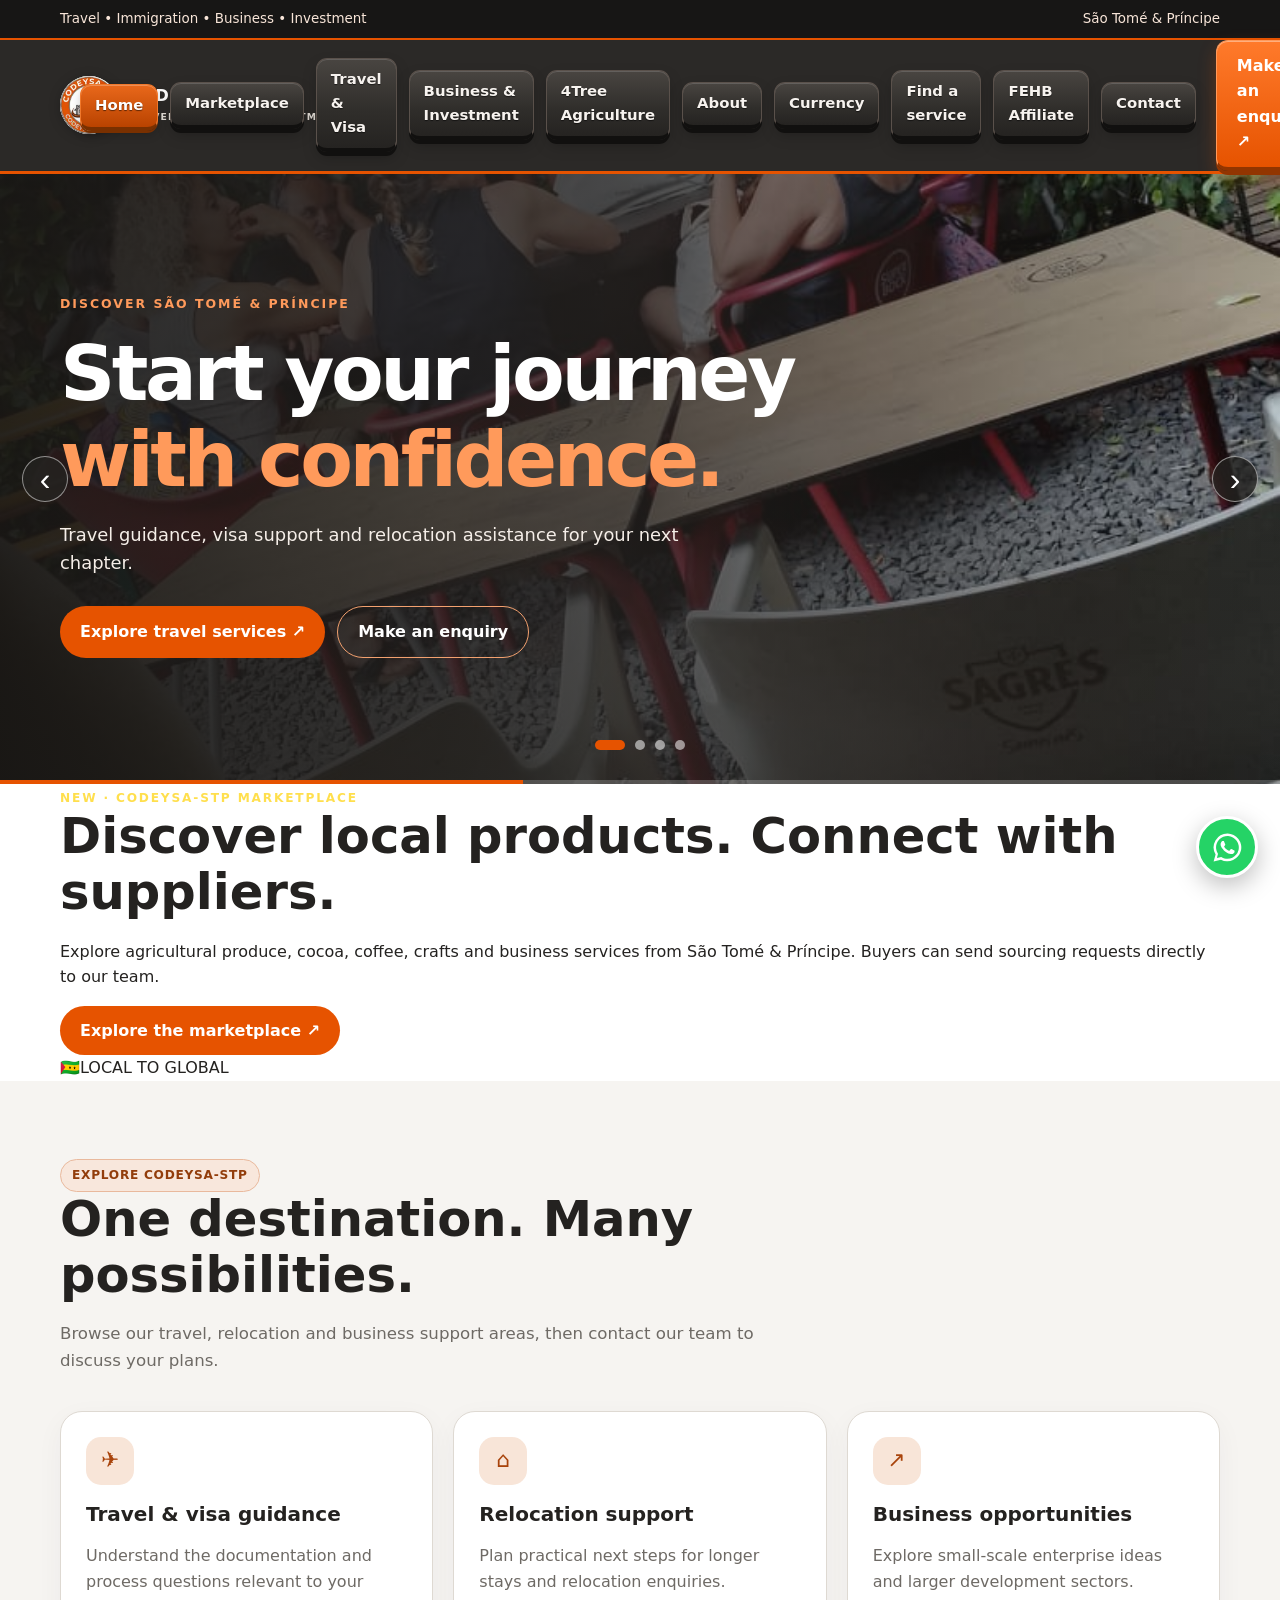
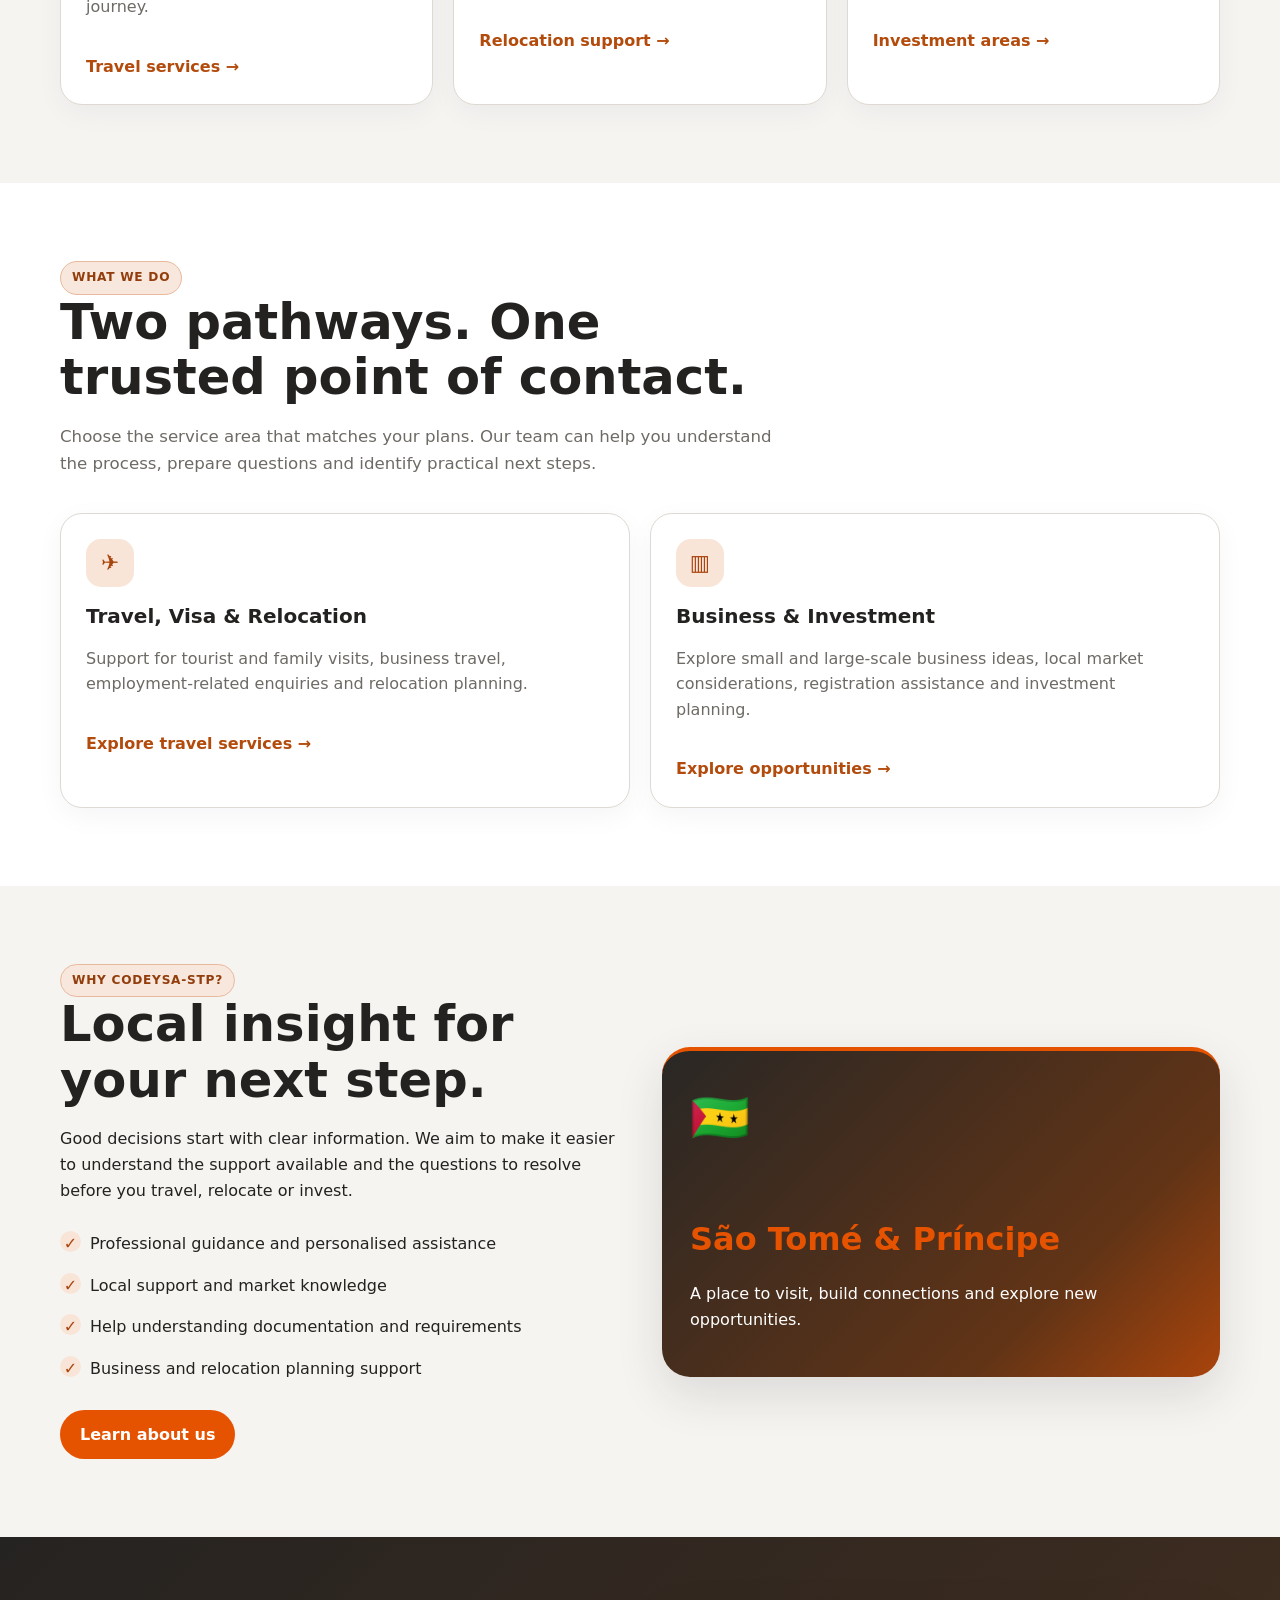
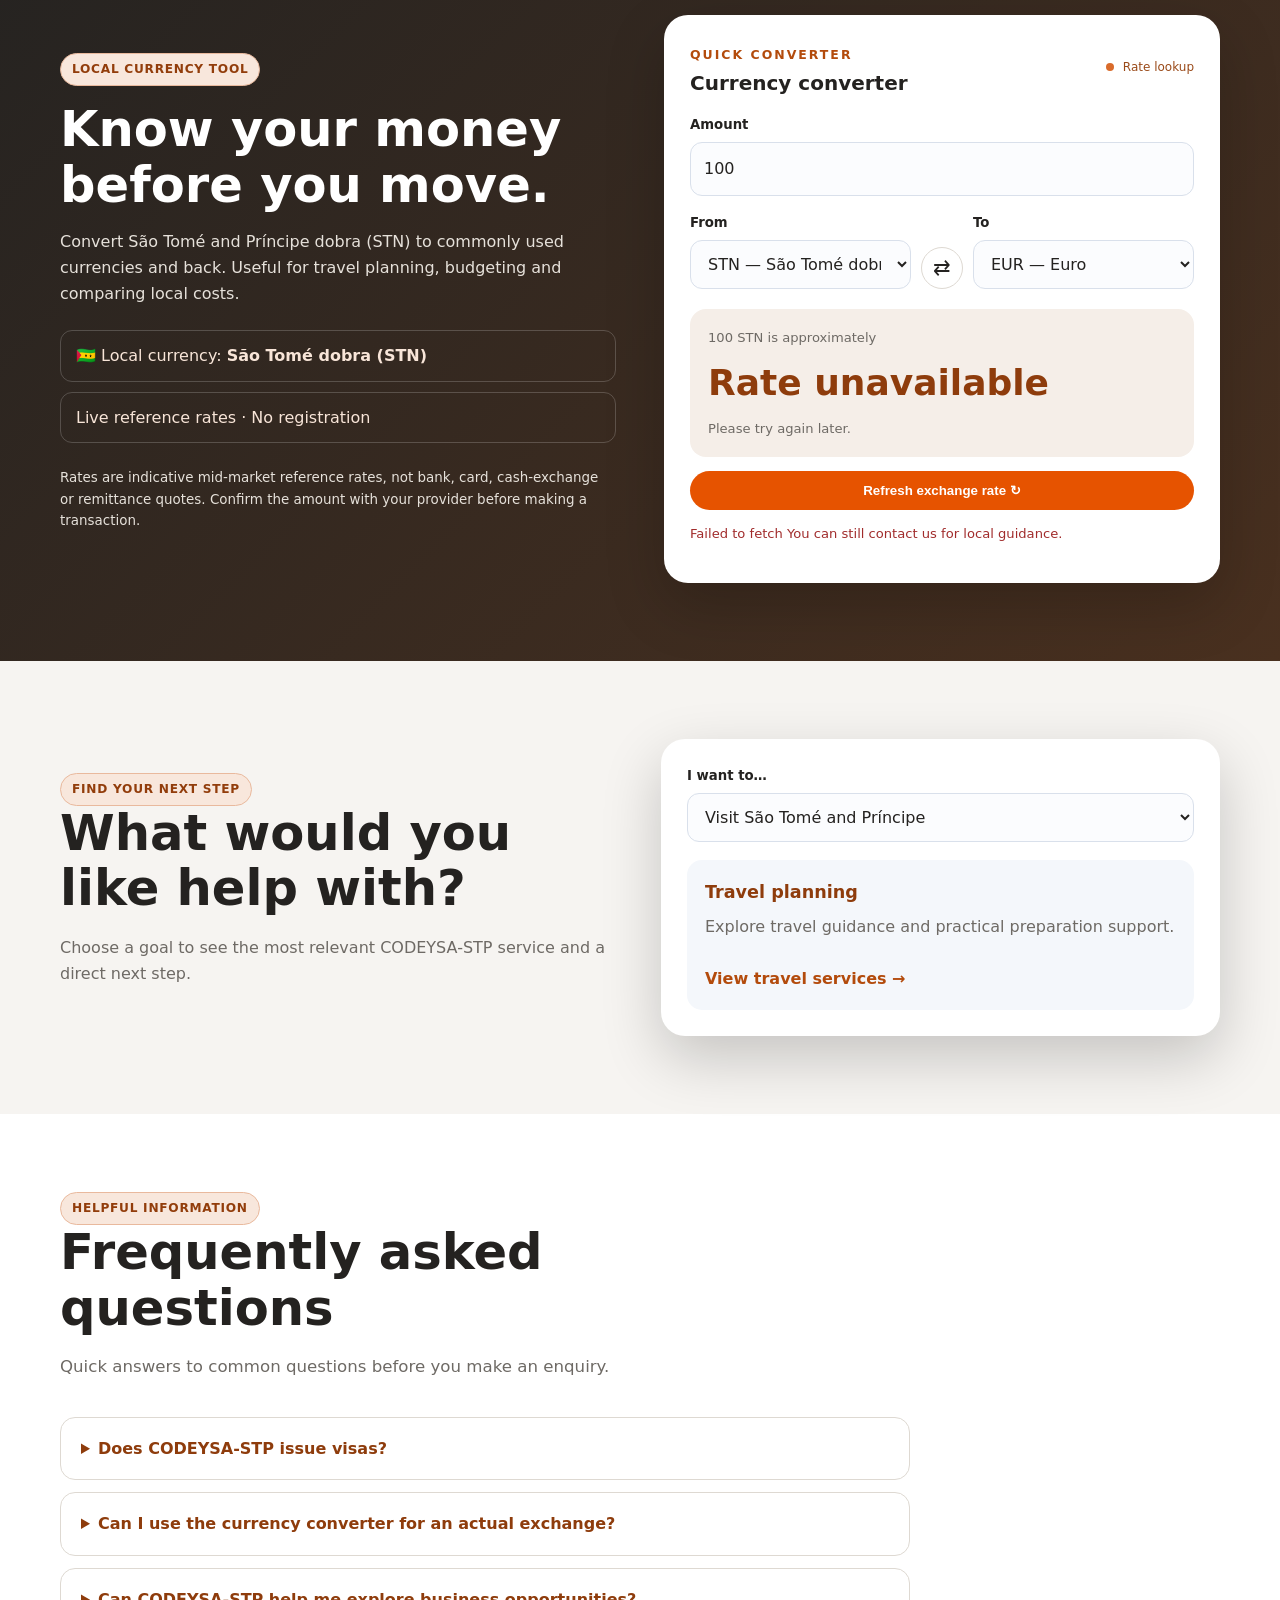
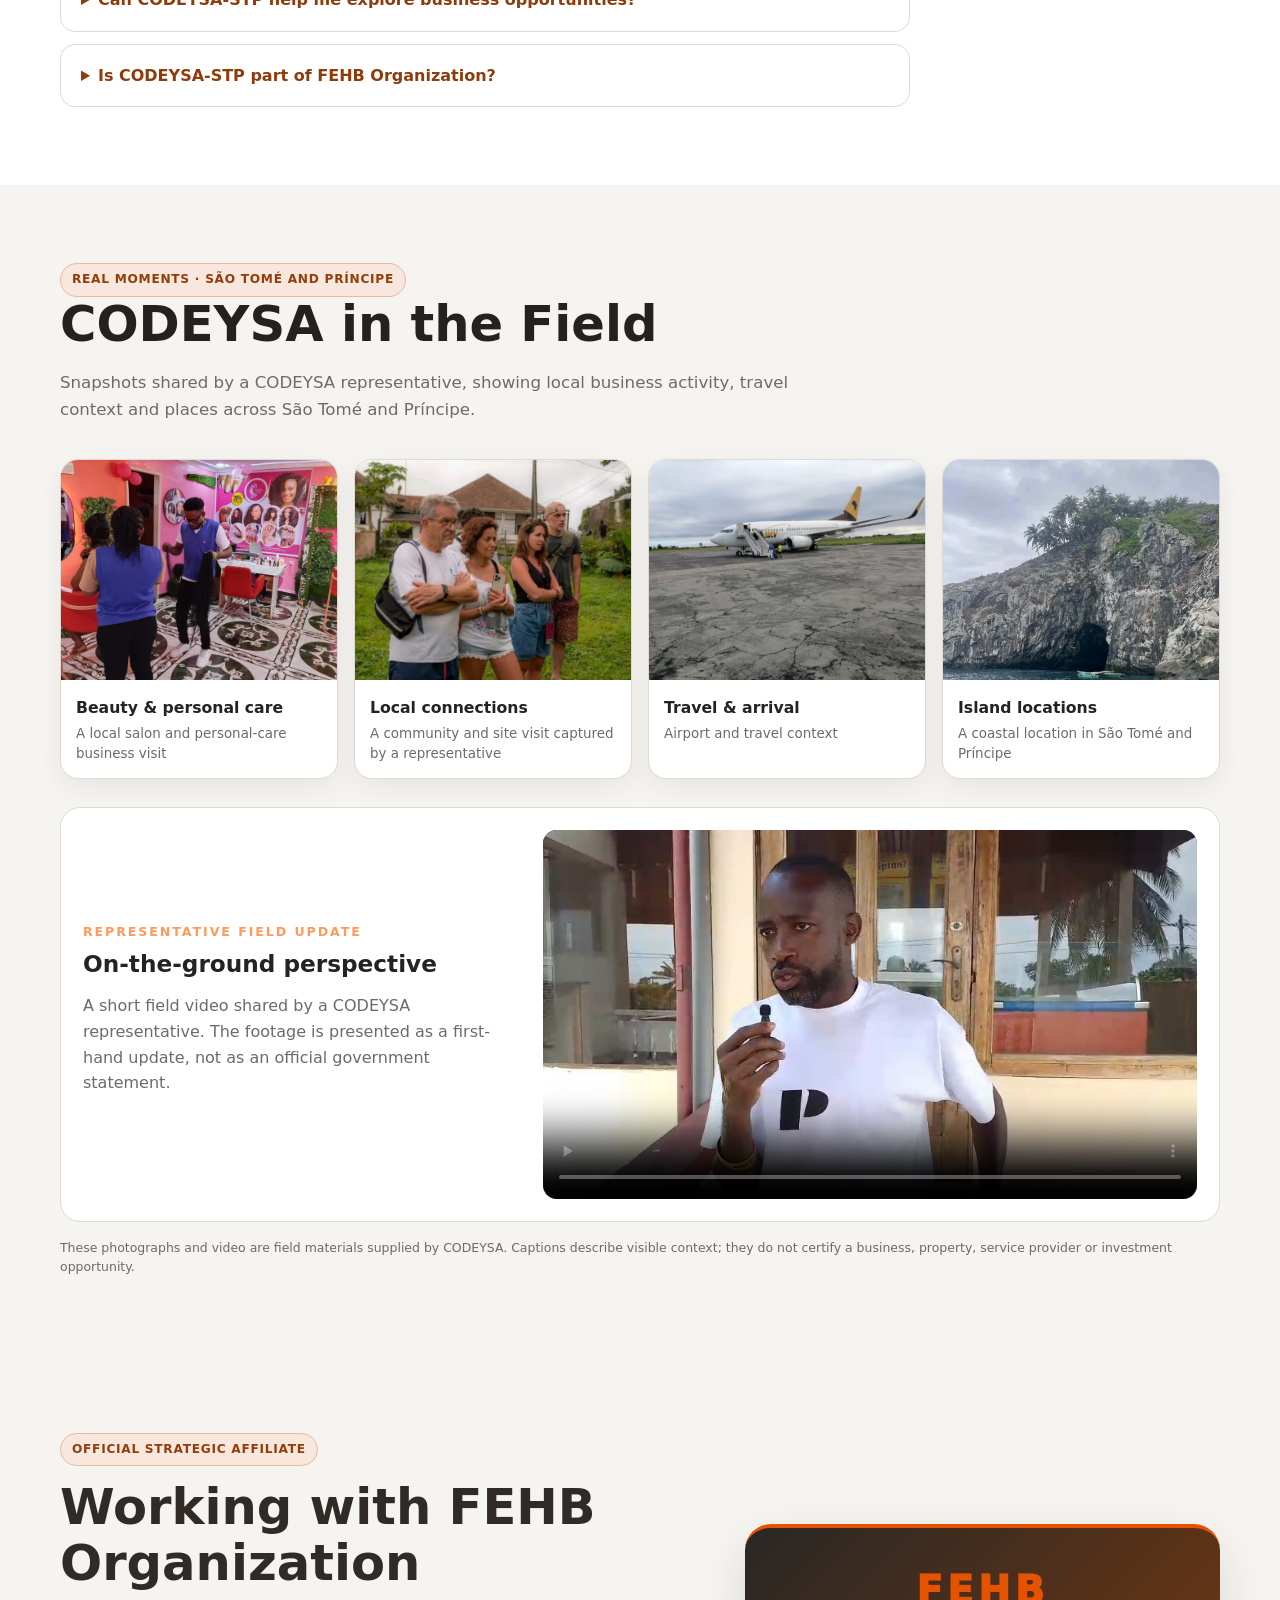
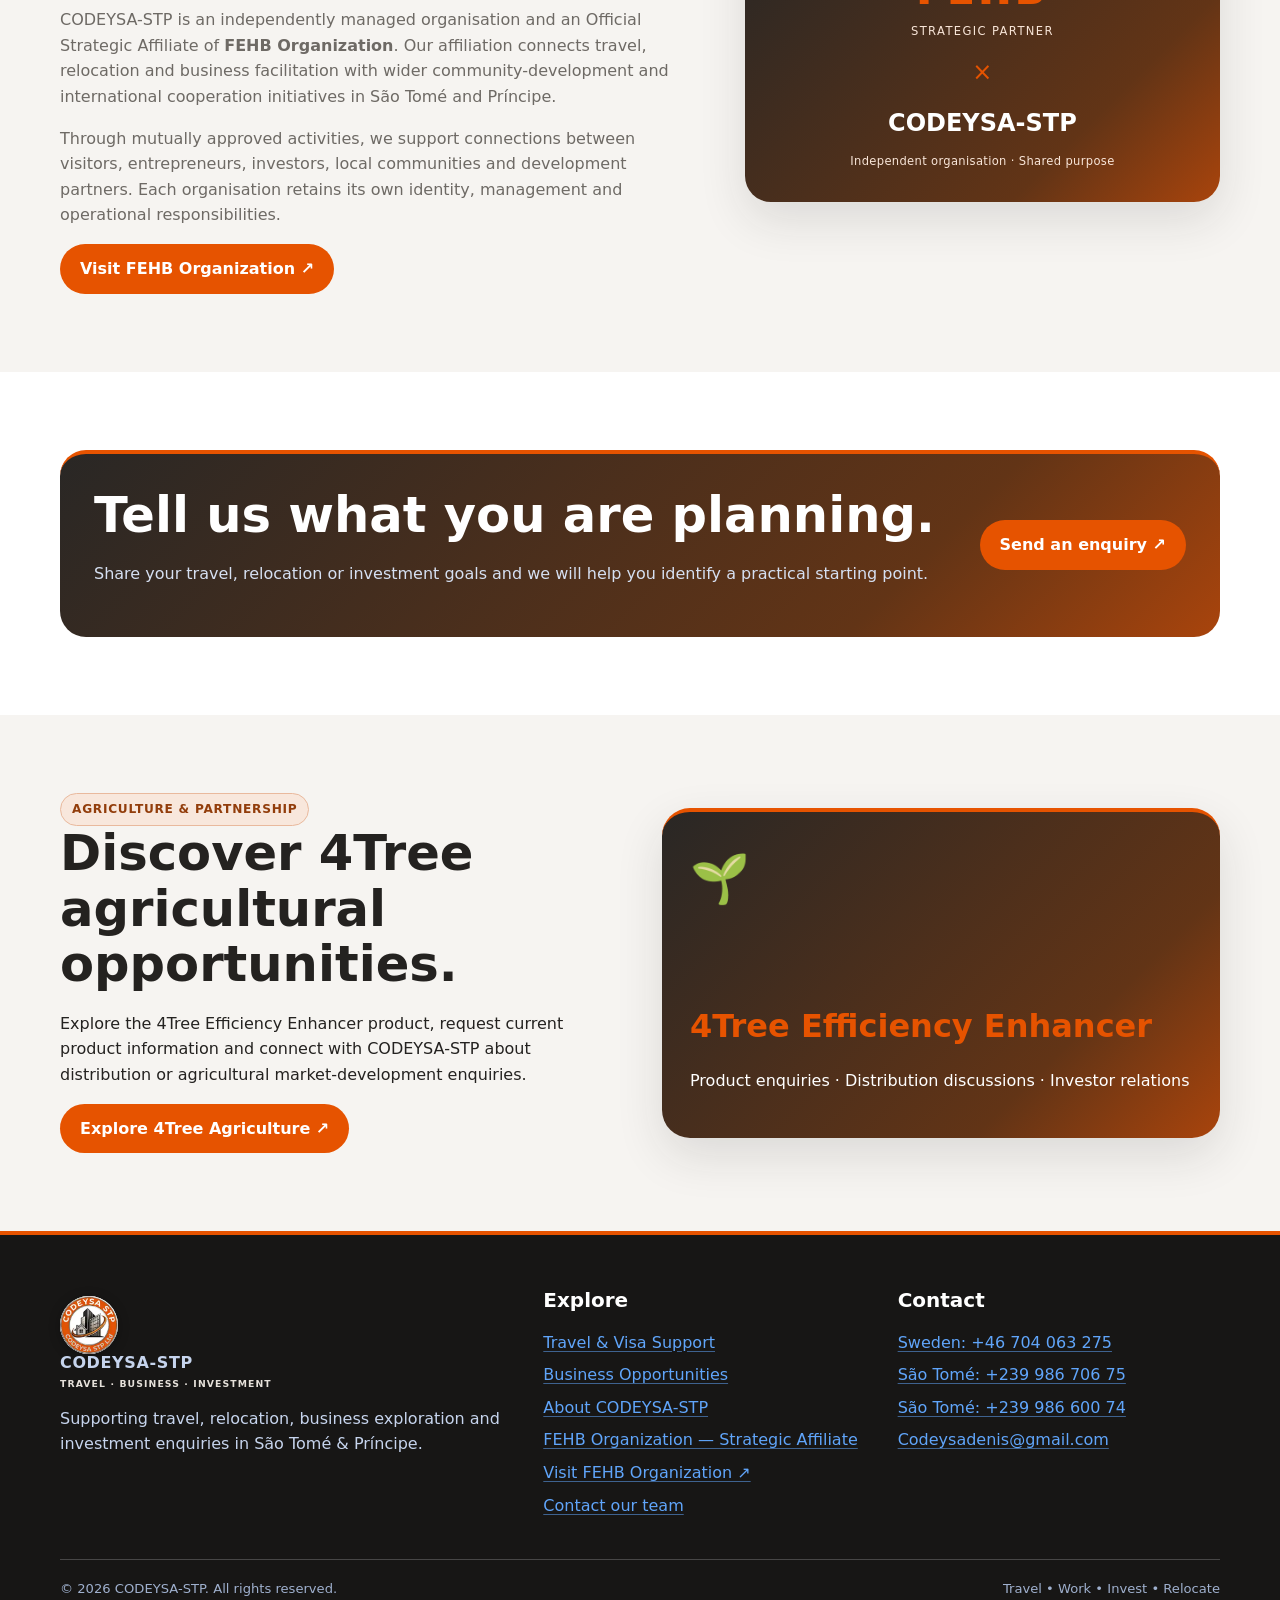
==== commit 90146a5d: "Feature CODEYSA marketplace on homepage" ====
--- a/index.html
+++ b/index.html
@@ -4,7 +4,7 @@
 <article class="slide" aria-hidden="true"><img src="assets/WhatsApp%20Image%202026-11-23%20at%201.13.42%20PM(1).jpeg" alt="CODEYSA-STP business and investment imagery"><div class="slide-shade"></div><div class="container slide-content"><span class="eyebrow">Business &amp; investment</span><h1>Turn opportunity <em>into a plan.</em></h1><p>Explore enterprise ideas, investment sectors and local business support in São Tomé &amp; Príncipe.</p><div class="hero-actions"><a class="btn btn-gold" href="investment.html">Explore opportunities ↗</a><a class="btn btn-outline" href="contact.html?service=Business%20%26%20Investment">Discuss your idea</a></div></div></article>
 <article class="slide" aria-hidden="true"><img src="assets/WhatsApp%20Image%202026-11-23%20at%201.13.43%20PM(1).jpeg" alt="Local services and destination imagery"><div class="slide-shade"></div><div class="container slide-content"><span class="eyebrow">Relocation &amp; local support</span><h1>Make your next move <em>well informed.</em></h1><p>Get help understanding documentation, logistics and practical next steps before you relocate.</p><div class="hero-actions"><a class="btn btn-gold" href="travel.html">Explore relocation support ↗</a><a class="btn btn-outline" href="contact.html">Talk to our team</a></div></div></article>
 <article class="slide" aria-hidden="true"><img src="assets/WhatsApp%20Image%202026-11-23%20at%201.13.44%20PM(1).jpeg" alt="Business development and investment visual"><div class="slide-shade"></div><div class="container slide-content"><span class="eyebrow">Your trusted point of contact</span><h1>Travel. Work. Invest. <em>Thrive.</em></h1><p>One point of contact for travel enquiries and business opportunity exploration.</p><div class="hero-actions"><a class="btn btn-gold" href="contact.html">Contact CODEYSA-STP ↗</a></div></div></article>
-</div><button class="slider-arrow prev" type="button" aria-label="Previous slide">‹</button><button class="slider-arrow next" type="button" aria-label="Next slide">›</button><div class="slider-controls" aria-label="Choose featured slide"><button class="slider-dot active" aria-label="Show slide 1"></button><button class="slider-dot" aria-label="Show slide 2"></button><button class="slider-dot" aria-label="Show slide 3"></button><button class="slider-dot" aria-label="Show slide 4"></button></div><div class="slider-progress"><span></span></div></section><section class="section soft"><div class="container"><div class="section-head"><span class="pill">Explore CODEYSA-STP</span><h2>One destination. Many possibilities.</h2><p>Browse our travel, relocation and business support areas, then contact our team to discuss your plans.</p></div><div class="grid grid-3"><article class="card"><div class="card-icon">✈</div><h3>Travel &amp; visa guidance</h3><p>Understand the documentation and process questions relevant to your journey.</p><a class="card-link" href="travel.html">Travel services →</a></article><article class="card"><div class="card-icon">⌂</div><h3>Relocation support</h3><p>Plan practical next steps for longer stays and relocation enquiries.</p><a class="card-link" href="travel.html">Relocation support →</a></article><article class="card"><div class="card-icon">↗</div><h3>Business opportunities</h3><p>Explore small-scale enterprise ideas and larger development sectors.</p><a class="card-link" href="investment.html">Investment areas →</a></article></div></div></section><section class="section"><div class="container"><div class="section-head"><span class="pill">What we do</span><h2>Two pathways. One trusted point of contact.</h2><p>Choose the service area that matches your plans. Our team can help you understand the process, prepare questions and identify practical next steps.</p></div><div class="grid grid-2"><article class="card"><div class="card-icon">✈</div><h3>Travel, Visa &amp; Relocation</h3><p>Support for tourist and family visits, business travel, employment-related enquiries and relocation planning.</p><a class="card-link" href="travel.html">Explore travel services →</a></article><article class="card"><div class="card-icon">▥</div><h3>Business &amp; Investment</h3><p>Explore small and large-scale business ideas, local market considerations, registration assistance and investment planning.</p><a class="card-link" href="investment.html">Explore opportunities →</a></article></div></div></section><section class="section soft"><div class="container split"><div><span class="pill">Why CODEYSA-STP?</span><h2>Local insight for your next step.</h2><p>Good decisions start with clear information. We aim to make it easier to understand the support available and the questions to resolve before you travel, relocate or invest.</p><ul class="check-list"><li>Professional guidance and personalised assistance</li><li>Local support and market knowledge</li><li>Help understanding documentation and requirements</li><li>Business and relocation planning support</li></ul><a class="btn btn-gold" href="about.html">Learn about us</a></div><div class="visual-card"><div class="flag">🇸🇹</div><div><strong>São Tomé &amp; Príncipe</strong><p>A place to visit, build connections and explore new opportunities.</p></div></div></div></section>
+</div><button class="slider-arrow prev" type="button" aria-label="Previous slide">‹</button><button class="slider-arrow next" type="button" aria-label="Next slide">›</button><div class="slider-controls" aria-label="Choose featured slide"><button class="slider-dot active" aria-label="Show slide 1"></button><button class="slider-dot" aria-label="Show slide 2"></button><button class="slider-dot" aria-label="Show slide 3"></button><button class="slider-dot" aria-label="Show slide 4"></button></div><div class="slider-progress"><span></span></div></section><section class="market-home-promo"><div class="container"><div><span class="market-kicker">NEW · CODEYSA-STP MARKETPLACE</span><h2>Discover local products. Connect with suppliers.</h2><p>Explore agricultural produce, cocoa, coffee, crafts and business services from São Tomé &amp; Príncipe. Buyers can send sourcing requests directly to our team.</p><a class="btn btn-gold" href="marketplace.html">Explore the marketplace ↗</a></div><div class="market-promo-mark">🇸🇹<span>LOCAL TO GLOBAL</span></div></div></section><section class="section soft"><div class="container"><div class="section-head"><span class="pill">Explore CODEYSA-STP</span><h2>One destination. Many possibilities.</h2><p>Browse our travel, relocation and business support areas, then contact our team to discuss your plans.</p></div><div class="grid grid-3"><article class="card"><div class="card-icon">✈</div><h3>Travel &amp; visa guidance</h3><p>Understand the documentation and process questions relevant to your journey.</p><a class="card-link" href="travel.html">Travel services →</a></article><article class="card"><div class="card-icon">⌂</div><h3>Relocation support</h3><p>Plan practical next steps for longer stays and relocation enquiries.</p><a class="card-link" href="travel.html">Relocation support →</a></article><article class="card"><div class="card-icon">↗</div><h3>Business opportunities</h3><p>Explore small-scale enterprise ideas and larger development sectors.</p><a class="card-link" href="investment.html">Investment areas →</a></article></div></div></section><section class="section"><div class="container"><div class="section-head"><span class="pill">What we do</span><h2>Two pathways. One trusted point of contact.</h2><p>Choose the service area that matches your plans. Our team can help you understand the process, prepare questions and identify practical next steps.</p></div><div class="grid grid-2"><article class="card"><div class="card-icon">✈</div><h3>Travel, Visa &amp; Relocation</h3><p>Support for tourist and family visits, business travel, employment-related enquiries and relocation planning.</p><a class="card-link" href="travel.html">Explore travel services →</a></article><article class="card"><div class="card-icon">▥</div><h3>Business &amp; Investment</h3><p>Explore small and large-scale business ideas, local market considerations, registration assistance and investment planning.</p><a class="card-link" href="investment.html">Explore opportunities →</a></article></div></div></section><section class="section soft"><div class="container split"><div><span class="pill">Why CODEYSA-STP?</span><h2>Local insight for your next step.</h2><p>Good decisions start with clear information. We aim to make it easier to understand the support available and the questions to resolve before you travel, relocate or invest.</p><ul class="check-list"><li>Professional guidance and personalised assistance</li><li>Local support and market knowledge</li><li>Help understanding documentation and requirements</li><li>Business and relocation planning support</li></ul><a class="btn btn-gold" href="about.html">Learn about us</a></div><div class="visual-card"><div class="flag">🇸🇹</div><div><strong>São Tomé &amp; Príncipe</strong><p>A place to visit, build connections and explore new opportunities.</p></div></div></div></section>
 <section class="section currency-section" id="currency-converter">
   <div class="container currency-layout">
     <div class="currency-intro">
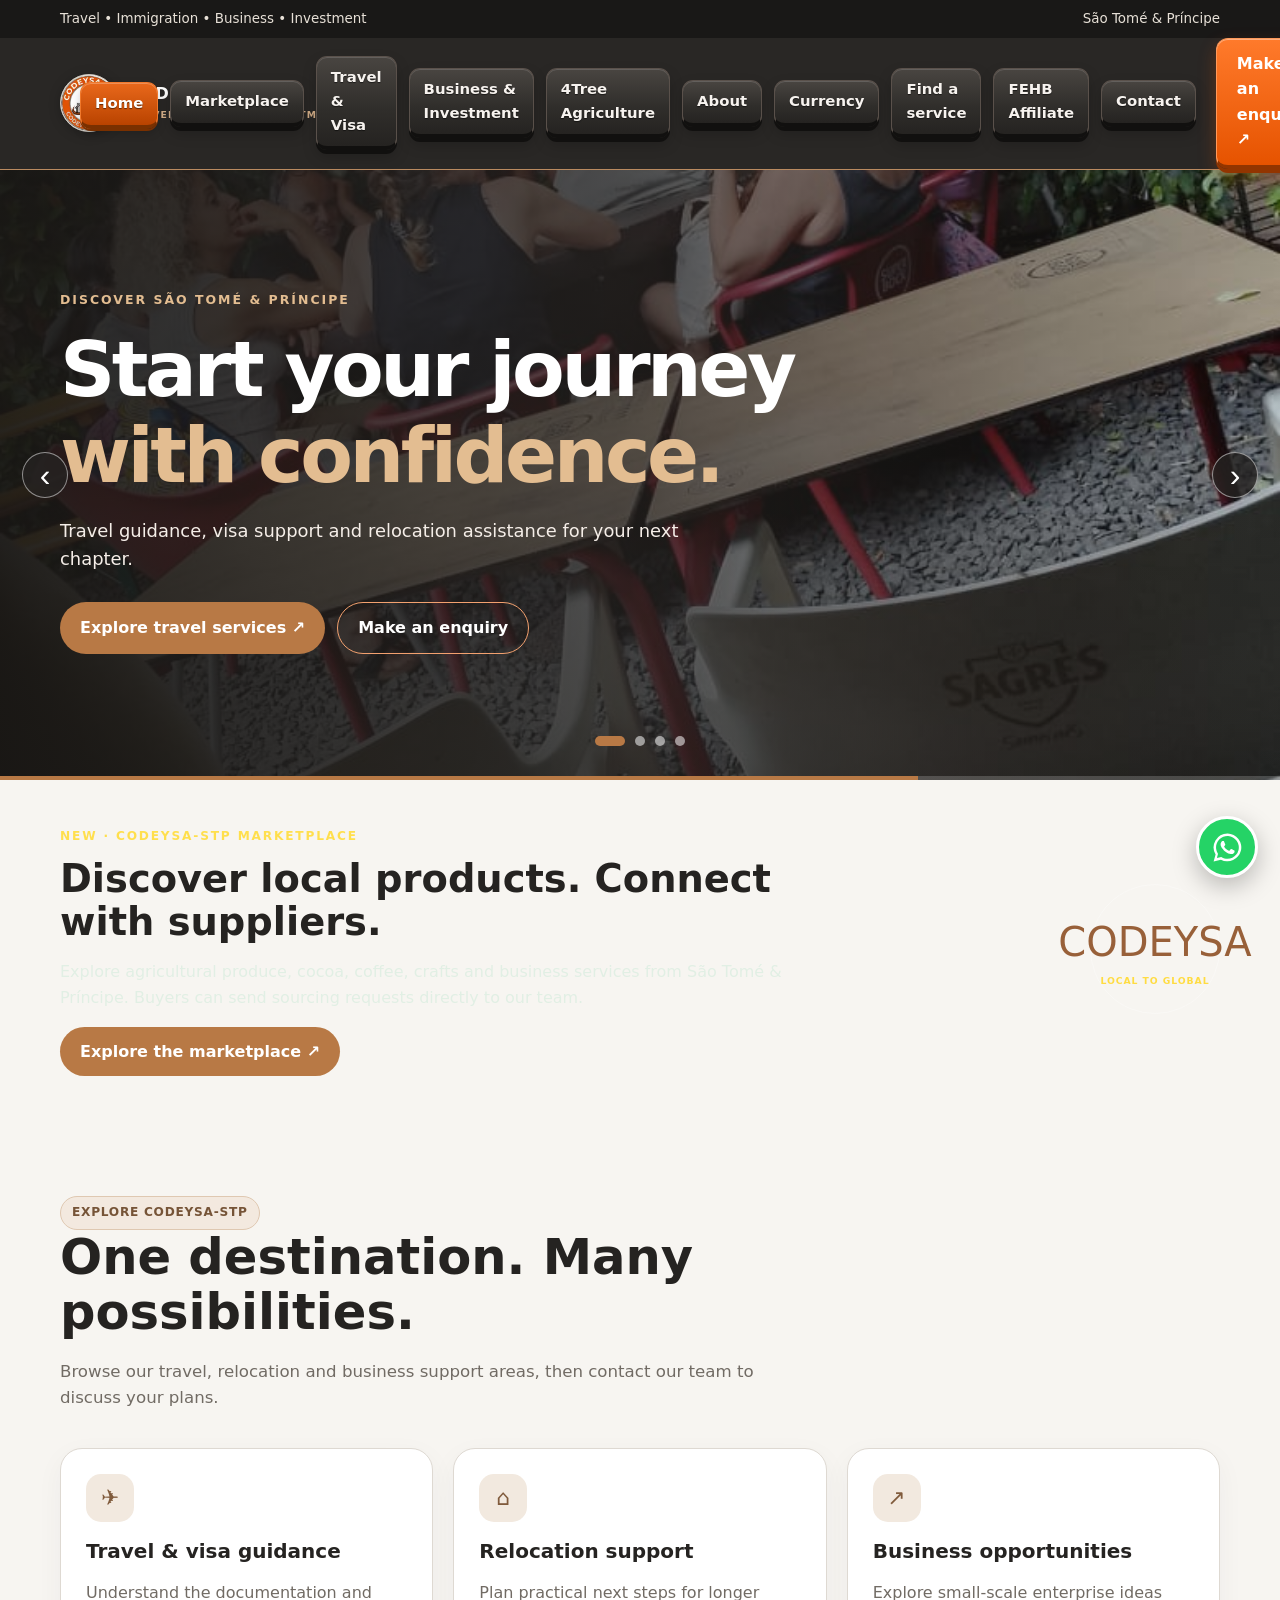
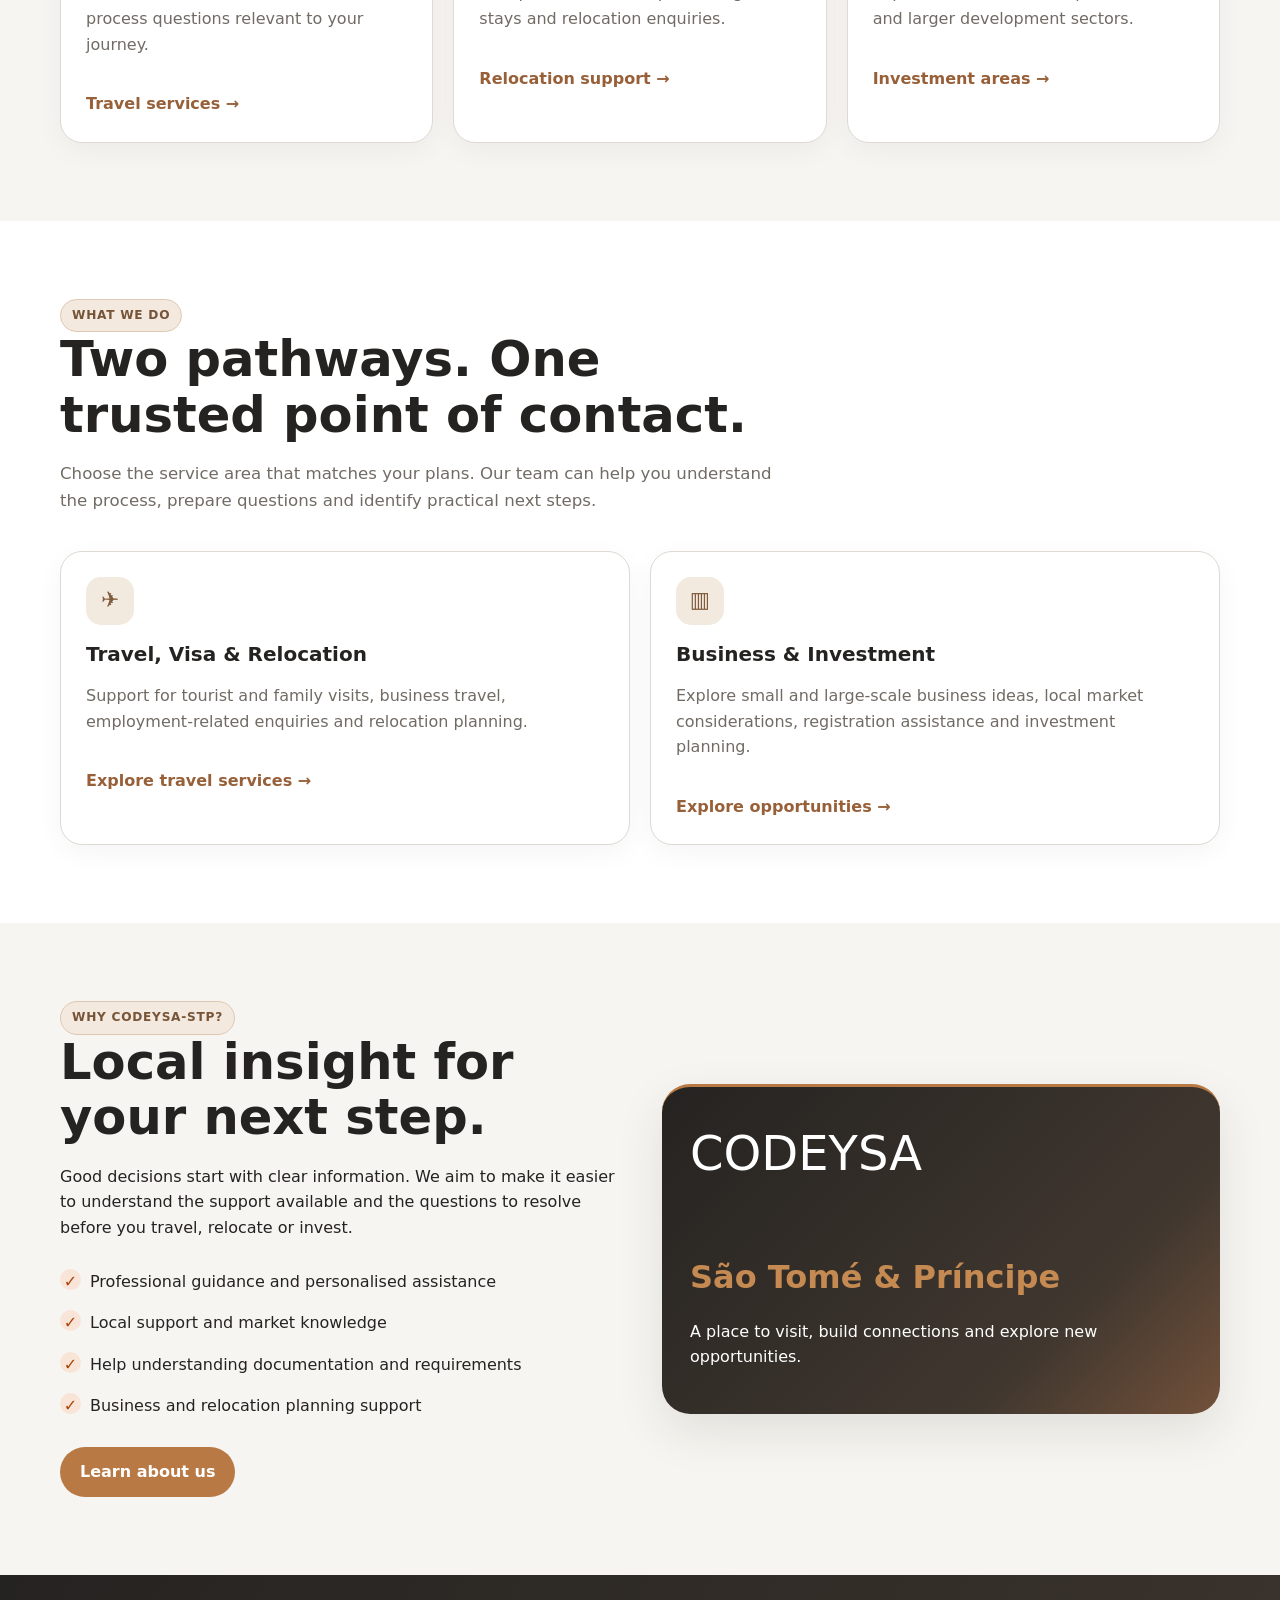
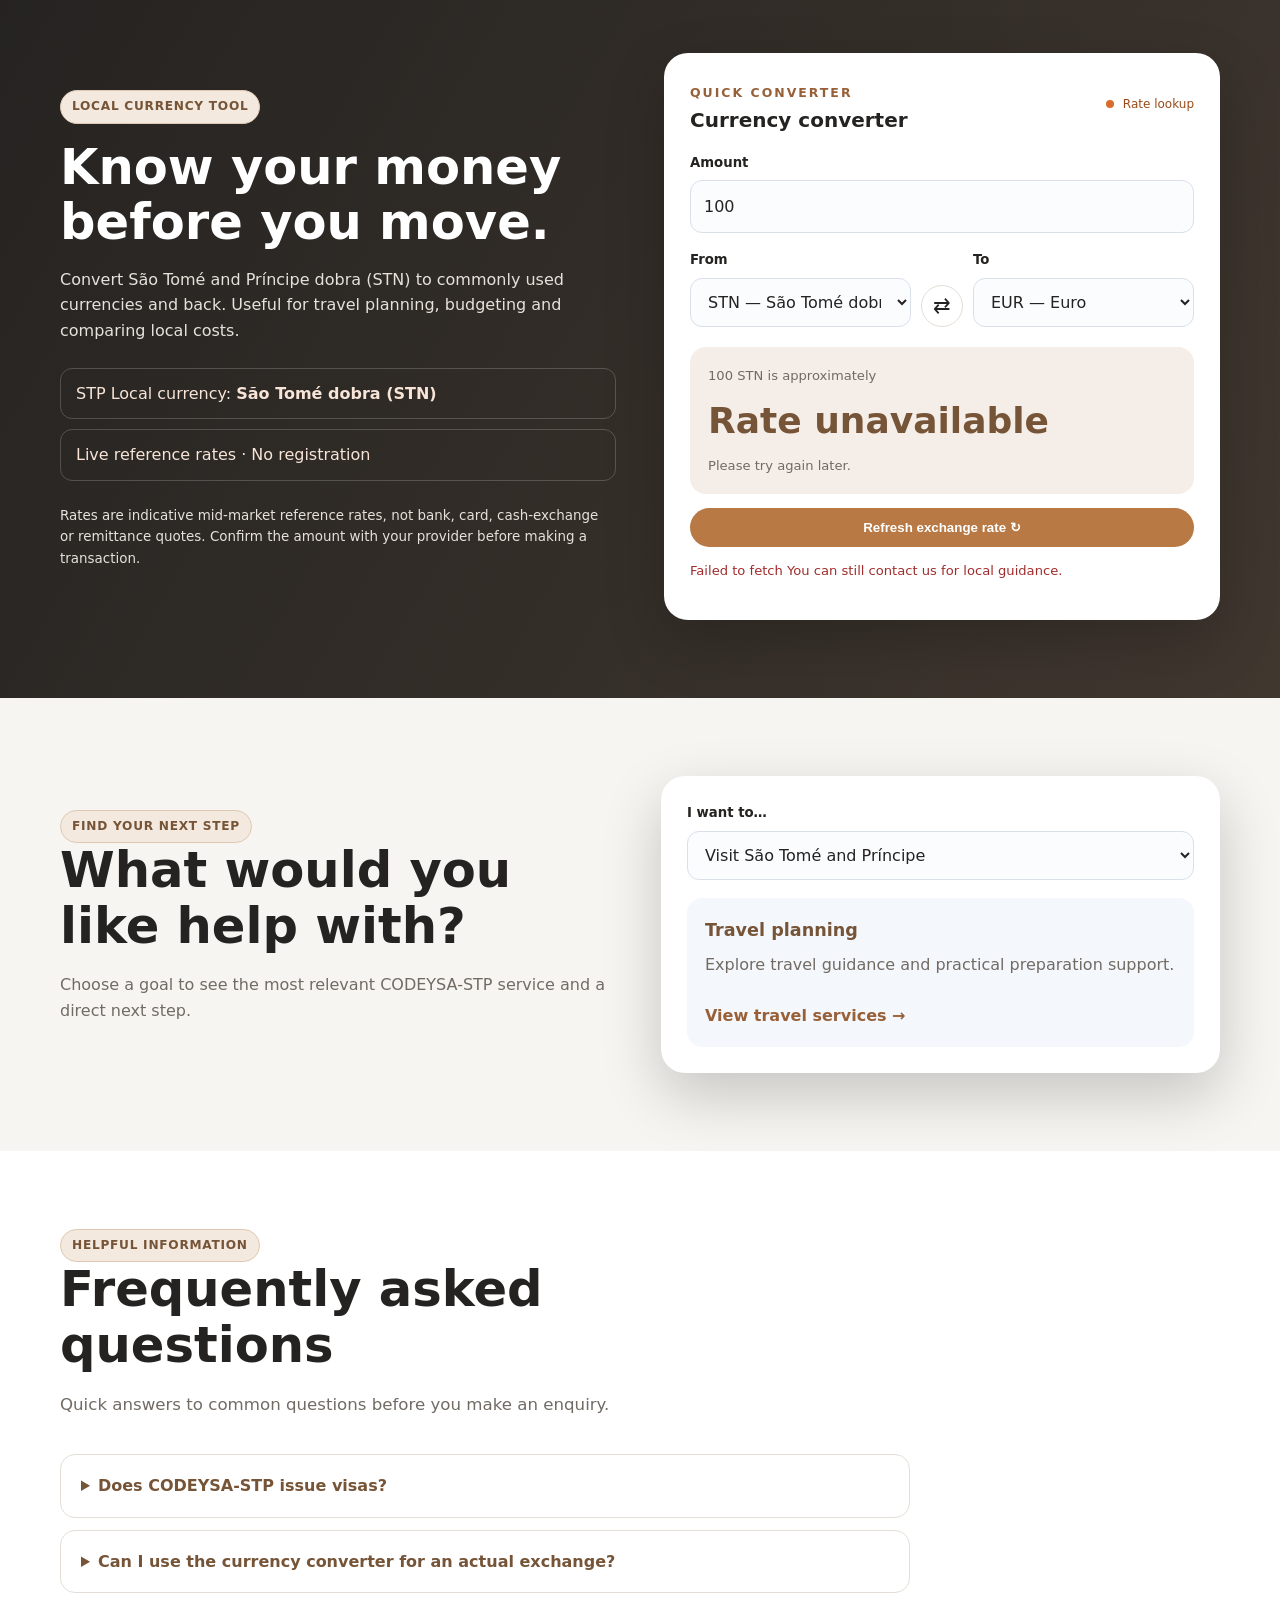
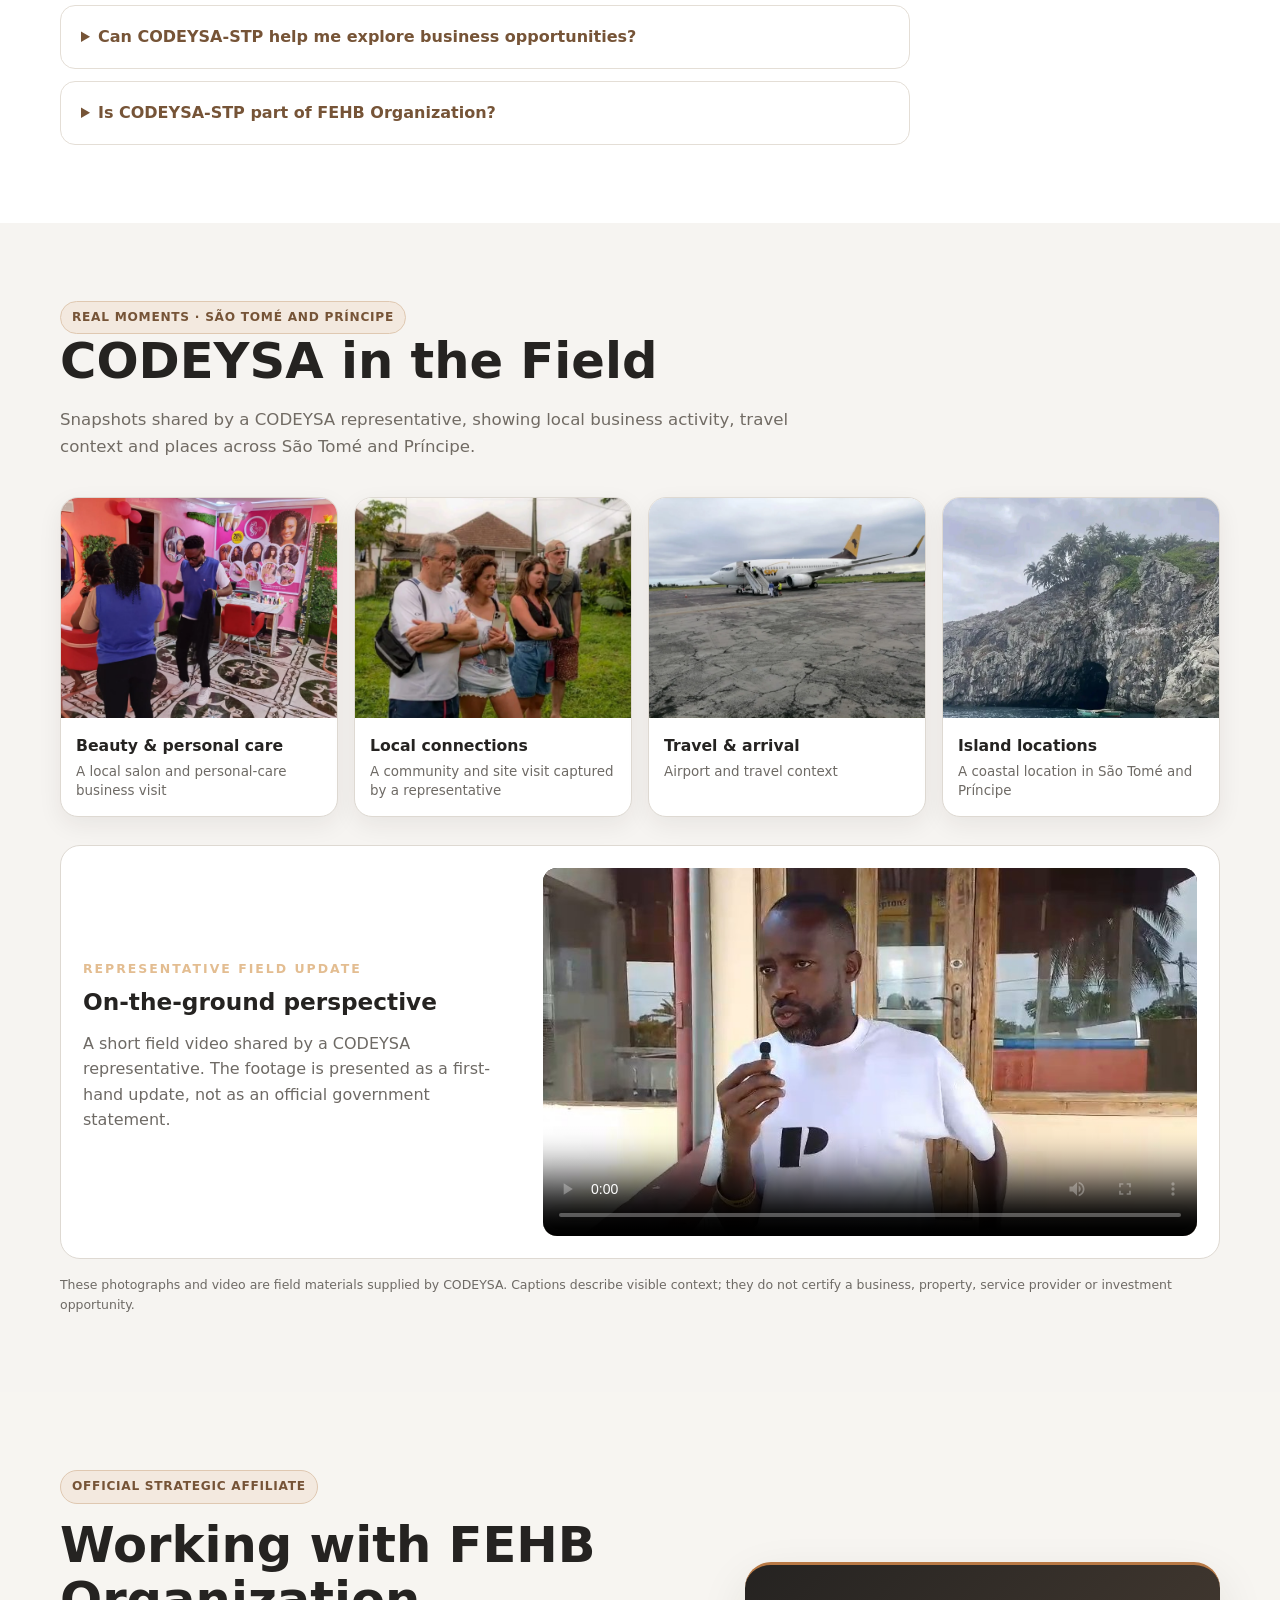
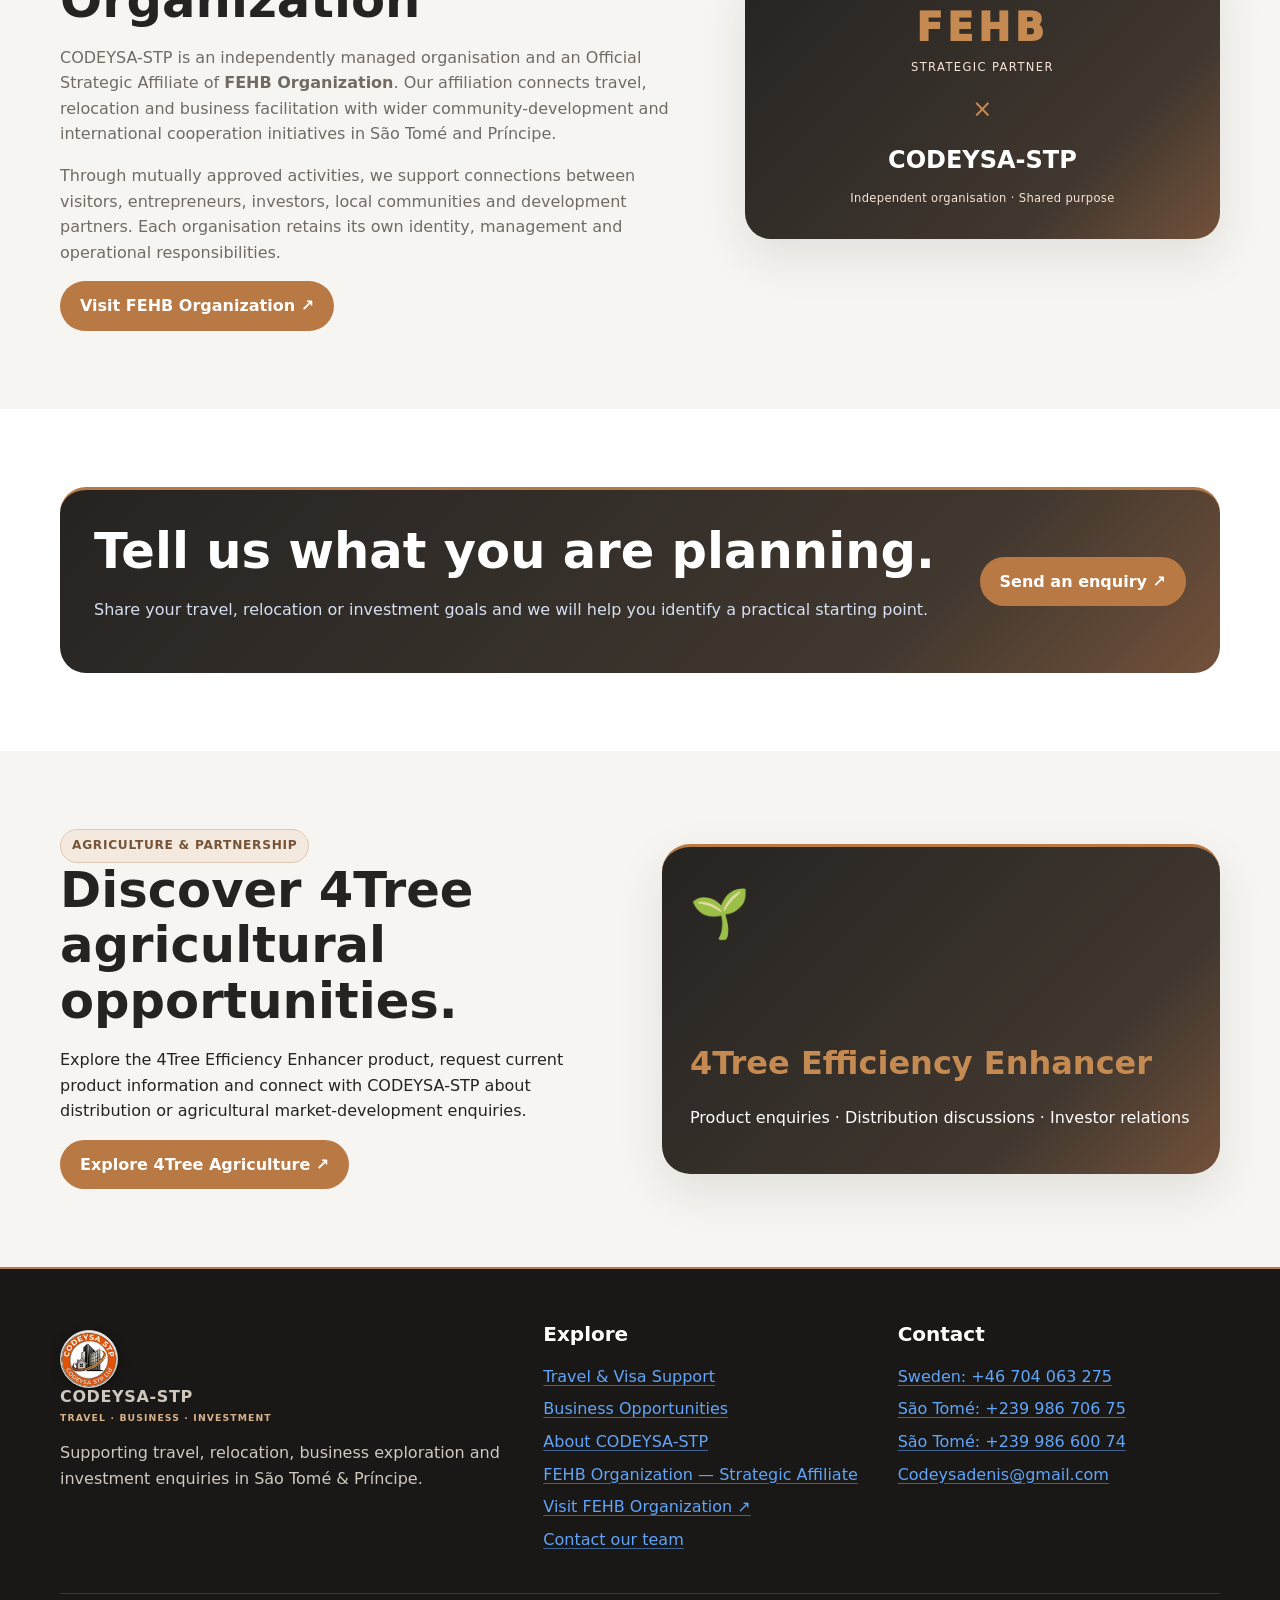
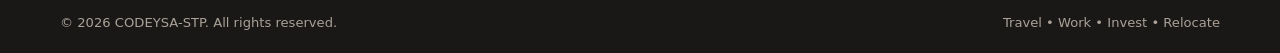
==== commit 880a83b2: "Align index.html with CODEYSA international brand" ====
--- a/index.html
+++ b/index.html
@@ -4,14 +4,14 @@
 <article class="slide" aria-hidden="true"><img src="assets/WhatsApp%20Image%202026-11-23%20at%201.13.42%20PM(1).jpeg" alt="CODEYSA-STP business and investment imagery"><div class="slide-shade"></div><div class="container slide-content"><span class="eyebrow">Business &amp; investment</span><h1>Turn opportunity <em>into a plan.</em></h1><p>Explore enterprise ideas, investment sectors and local business support in São Tomé &amp; Príncipe.</p><div class="hero-actions"><a class="btn btn-gold" href="investment.html">Explore opportunities ↗</a><a class="btn btn-outline" href="contact.html?service=Business%20%26%20Investment">Discuss your idea</a></div></div></article>
 <article class="slide" aria-hidden="true"><img src="assets/WhatsApp%20Image%202026-11-23%20at%201.13.43%20PM(1).jpeg" alt="Local services and destination imagery"><div class="slide-shade"></div><div class="container slide-content"><span class="eyebrow">Relocation &amp; local support</span><h1>Make your next move <em>well informed.</em></h1><p>Get help understanding documentation, logistics and practical next steps before you relocate.</p><div class="hero-actions"><a class="btn btn-gold" href="travel.html">Explore relocation support ↗</a><a class="btn btn-outline" href="contact.html">Talk to our team</a></div></div></article>
 <article class="slide" aria-hidden="true"><img src="assets/WhatsApp%20Image%202026-11-23%20at%201.13.44%20PM(1).jpeg" alt="Business development and investment visual"><div class="slide-shade"></div><div class="container slide-content"><span class="eyebrow">Your trusted point of contact</span><h1>Travel. Work. Invest. <em>Thrive.</em></h1><p>One point of contact for travel enquiries and business opportunity exploration.</p><div class="hero-actions"><a class="btn btn-gold" href="contact.html">Contact CODEYSA-STP ↗</a></div></div></article>
-</div><button class="slider-arrow prev" type="button" aria-label="Previous slide">‹</button><button class="slider-arrow next" type="button" aria-label="Next slide">›</button><div class="slider-controls" aria-label="Choose featured slide"><button class="slider-dot active" aria-label="Show slide 1"></button><button class="slider-dot" aria-label="Show slide 2"></button><button class="slider-dot" aria-label="Show slide 3"></button><button class="slider-dot" aria-label="Show slide 4"></button></div><div class="slider-progress"><span></span></div></section><section class="market-home-promo"><div class="container"><div><span class="market-kicker">NEW · CODEYSA-STP MARKETPLACE</span><h2>Discover local products. Connect with suppliers.</h2><p>Explore agricultural produce, cocoa, coffee, crafts and business services from São Tomé &amp; Príncipe. Buyers can send sourcing requests directly to our team.</p><a class="btn btn-gold" href="marketplace.html">Explore the marketplace ↗</a></div><div class="market-promo-mark">🇸🇹<span>LOCAL TO GLOBAL</span></div></div></section><section class="section soft"><div class="container"><div class="section-head"><span class="pill">Explore CODEYSA-STP</span><h2>One destination. Many possibilities.</h2><p>Browse our travel, relocation and business support areas, then contact our team to discuss your plans.</p></div><div class="grid grid-3"><article class="card"><div class="card-icon">✈</div><h3>Travel &amp; visa guidance</h3><p>Understand the documentation and process questions relevant to your journey.</p><a class="card-link" href="travel.html">Travel services →</a></article><article class="card"><div class="card-icon">⌂</div><h3>Relocation support</h3><p>Plan practical next steps for longer stays and relocation enquiries.</p><a class="card-link" href="travel.html">Relocation support →</a></article><article class="card"><div class="card-icon">↗</div><h3>Business opportunities</h3><p>Explore small-scale enterprise ideas and larger development sectors.</p><a class="card-link" href="investment.html">Investment areas →</a></article></div></div></section><section class="section"><div class="container"><div class="section-head"><span class="pill">What we do</span><h2>Two pathways. One trusted point of contact.</h2><p>Choose the service area that matches your plans. Our team can help you understand the process, prepare questions and identify practical next steps.</p></div><div class="grid grid-2"><article class="card"><div class="card-icon">✈</div><h3>Travel, Visa &amp; Relocation</h3><p>Support for tourist and family visits, business travel, employment-related enquiries and relocation planning.</p><a class="card-link" href="travel.html">Explore travel services →</a></article><article class="card"><div class="card-icon">▥</div><h3>Business &amp; Investment</h3><p>Explore small and large-scale business ideas, local market considerations, registration assistance and investment planning.</p><a class="card-link" href="investment.html">Explore opportunities →</a></article></div></div></section><section class="section soft"><div class="container split"><div><span class="pill">Why CODEYSA-STP?</span><h2>Local insight for your next step.</h2><p>Good decisions start with clear information. We aim to make it easier to understand the support available and the questions to resolve before you travel, relocate or invest.</p><ul class="check-list"><li>Professional guidance and personalised assistance</li><li>Local support and market knowledge</li><li>Help understanding documentation and requirements</li><li>Business and relocation planning support</li></ul><a class="btn btn-gold" href="about.html">Learn about us</a></div><div class="visual-card"><div class="flag">🇸🇹</div><div><strong>São Tomé &amp; Príncipe</strong><p>A place to visit, build connections and explore new opportunities.</p></div></div></div></section>
+</div><button class="slider-arrow prev" type="button" aria-label="Previous slide">‹</button><button class="slider-arrow next" type="button" aria-label="Next slide">›</button><div class="slider-controls" aria-label="Choose featured slide"><button class="slider-dot active" aria-label="Show slide 1"></button><button class="slider-dot" aria-label="Show slide 2"></button><button class="slider-dot" aria-label="Show slide 3"></button><button class="slider-dot" aria-label="Show slide 4"></button></div><div class="slider-progress"><span></span></div></section><section class="market-home-promo"><div class="container"><div><span class="market-kicker">NEW · CODEYSA-STP MARKETPLACE</span><h2>Discover local products. Connect with suppliers.</h2><p>Explore agricultural produce, cocoa, coffee, crafts and business services from São Tomé &amp; Príncipe. Buyers can send sourcing requests directly to our team.</p><a class="btn btn-gold" href="marketplace.html">Explore the marketplace ↗</a></div><div class="market-promo-mark">CODEYSA<span>LOCAL TO GLOBAL</span></div></div></section><section class="section soft"><div class="container"><div class="section-head"><span class="pill">Explore CODEYSA-STP</span><h2>One destination. Many possibilities.</h2><p>Browse our travel, relocation and business support areas, then contact our team to discuss your plans.</p></div><div class="grid grid-3"><article class="card"><div class="card-icon">✈</div><h3>Travel &amp; visa guidance</h3><p>Understand the documentation and process questions relevant to your journey.</p><a class="card-link" href="travel.html">Travel services →</a></article><article class="card"><div class="card-icon">⌂</div><h3>Relocation support</h3><p>Plan practical next steps for longer stays and relocation enquiries.</p><a class="card-link" href="travel.html">Relocation support →</a></article><article class="card"><div class="card-icon">↗</div><h3>Business opportunities</h3><p>Explore small-scale enterprise ideas and larger development sectors.</p><a class="card-link" href="investment.html">Investment areas →</a></article></div></div></section><section class="section"><div class="container"><div class="section-head"><span class="pill">What we do</span><h2>Two pathways. One trusted point of contact.</h2><p>Choose the service area that matches your plans. Our team can help you understand the process, prepare questions and identify practical next steps.</p></div><div class="grid grid-2"><article class="card"><div class="card-icon">✈</div><h3>Travel, Visa &amp; Relocation</h3><p>Support for tourist and family visits, business travel, employment-related enquiries and relocation planning.</p><a class="card-link" href="travel.html">Explore travel services →</a></article><article class="card"><div class="card-icon">▥</div><h3>Business &amp; Investment</h3><p>Explore small and large-scale business ideas, local market considerations, registration assistance and investment planning.</p><a class="card-link" href="investment.html">Explore opportunities →</a></article></div></div></section><section class="section soft"><div class="container split"><div><span class="pill">Why CODEYSA-STP?</span><h2>Local insight for your next step.</h2><p>Good decisions start with clear information. We aim to make it easier to understand the support available and the questions to resolve before you travel, relocate or invest.</p><ul class="check-list"><li>Professional guidance and personalised assistance</li><li>Local support and market knowledge</li><li>Help understanding documentation and requirements</li><li>Business and relocation planning support</li></ul><a class="btn btn-gold" href="about.html">Learn about us</a></div><div class="visual-card"><div class="flag">CODEYSA</div><div><strong>São Tomé &amp; Príncipe</strong><p>A place to visit, build connections and explore new opportunities.</p></div></div></div></section>
 <section class="section currency-section" id="currency-converter">
   <div class="container currency-layout">
     <div class="currency-intro">
       <span class="pill">Local currency tool</span>
       <h2>Know your money before you move.</h2>
       <p>Convert São Tomé and Príncipe dobra (STN) to commonly used currencies and back. Useful for travel planning, budgeting and comparing local costs.</p>
-      <div class="currency-facts"><span>🇸🇹 Local currency: <strong>São Tomé dobra (STN)</strong></span><span>Live reference rates · No registration</span></div>
+      <div class="currency-facts"><span>STP Local currency: <strong>São Tomé dobra (STN)</strong></span><span>Live reference rates · No registration</span></div>
       <p class="form-note">Rates are indicative mid-market reference rates, not bank, card, cash-exchange or remittance quotes. Confirm the amount with your provider before making a transaction.</p>
     </div>
     <div class="converter-card">
--- a/styles.css
+++ b/styles.css
@@ -348,3 +348,69 @@
 @media(max-width:950px){.market-product-grid{grid-template-columns:repeat(2,minmax(0,1fr))}.market-hero-inner{grid-template-columns:1fr .55fr}.market-layout{grid-template-columns:190px 1fr}.market-rfq-layout{gap:26px}}
 @media(max-width:700px){.market-hero-inner{grid-template-columns:1fr;padding:52px 0}.market-hero-art{display:none}.market-layout{grid-template-columns:1fr}.market-sidebar{position:static;display:flex;gap:7px;overflow-x:auto;align-items:center;padding:10px}.market-sidebar h3,.market-side-note{display:none}.market-category{white-space:nowrap;width:auto;flex:0 0 auto}.market-product-grid{grid-template-columns:repeat(2,minmax(0,1fr));gap:10px}.market-product-image{height:116px}.market-product-body{padding:12px}.market-product-body p{min-height:82px;font-size:.8rem}.market-trust-strip .container{justify-content:flex-start;font-size:.8rem}.market-rfq-layout{grid-template-columns:1fr}.supplier-join-card{align-items:flex-start;flex-direction:column;padding:25px}.market-search button{padding:0 17px}}
 @media(max-width:420px){.market-product-grid{grid-template-columns:1fr}.market-product-image{height:150px}.market-product-body p{min-height:0}.market-toolbar{align-items:flex-start;flex-direction:column}}
+
+.market-home-promo{background:linear-gradient(115deg,#075522,#08752b);color:#fff;padding:42px 0}.market-home-promo .container{display:flex;align-items:center;justify-content:space-between;gap:25px}.market-home-promo .container>div:first-child{max-width:760px}.market-home-promo h2{font-size:clamp(1.8rem,3vw,2.5rem);margin:10px 0}.market-home-promo p{color:#e1efe4}.market-promo-mark{width:130px;height:130px;flex:0 0 130px;border:1px solid #ffffff55;border-radius:50%;display:flex;flex-direction:column;align-items:center;justify-content:center;font-size:2.5rem}.market-promo-mark span{font-size:.58rem;letter-spacing:.1em;font-weight:900;color:#ffdc42}@media(max-width:600px){.market-home-promo .container{align-items:flex-start;flex-direction:column}.market-promo-mark{display:none}}
+
+
+/* CODEYSA international corporate identity — charcoal, champagne, ivory */
+:root{
+ --navy:#252321;--gold:#c58a52;--gold2:#e3bd91;--ink:#252321;
+ --muted:#716b64;--paper:#f7f5f1;--line:#e4ded6;
+ --green:#9b7048;--stp-orange:#b87945;--stp-charcoal:#252321;
+ --stp-silver:#c9c3ba;--stp-bronze:#9b7048;
+ --shadow:0 18px 48px rgba(37,35,33,.10);
+}
+body{background:#fff;color:var(--ink)}
+.topbar{background:#191817;color:#e7e0d7;border:0}
+header{background:rgba(37,35,33,.98);border-bottom:1px solid #b98a60}
+.brand-logo{background:#fff;border:1px solid #c9c3ba}
+.brand-copy small{color:#d8b28b}
+.nav-links a{color:#eee9e2}
+.nav-links a:hover,.nav-links a.active{color:#e3bd91}
+.nav-cta,.btn-gold{background:#b87945;color:#fff}
+.nav-cta:hover,.btn-gold:hover{background:#986039;color:#fff}
+.hero,.page-hero{background:linear-gradient(120deg,#252321 0%,#39332d 60%,#72513a 100%);border-top:0}
+.home-slider{background:#252321}
+.slide-shade{background:linear-gradient(90deg,rgba(25,23,21,.94) 0%,rgba(37,35,33,.76) 48%,rgba(37,35,33,.22) 100%),linear-gradient(0deg,rgba(25,23,21,.3),transparent 45%)}
+.eyebrow,.breadcrumb a,.slide-content h1 em{color:#e3bd91}
+.hero-panel{border:1px solid #ffffff35;border-top:3px solid #b87945}
+.big-number{color:#e3bd91}
+.slider-arrow{background:#252321c9}
+.slider-arrow:hover{background:#b87945;color:#fff}
+.slider-dot.active,.slider-progress span{background:#b87945}
+.section.soft,.directory-section,.partner-section{background:#f7f5f1}
+.card-icon{background:#f2e9df;color:#805b3c}
+.pill{background:#f3e9df;color:#765437;border:1px solid #dfc8b1}
+.category{border-left-color:#b87945}
+.tick,.directory-sector,.directory-enquire,.card-link,.flyer-link{color:#986039}
+.info-band,.directory-disclaimer,.opportunity-dialog-notice{background:#f7f0e8;border-color:#dfc8b1;color:#574535}
+.cta-band,.contact-panel,.visual-card,.partner-mark-card{background:linear-gradient(135deg,#252321,#40372f 72%,#72513a);border-top:3px solid #b87945}
+.currency-section{background:linear-gradient(120deg,#252321,#40372f)}
+.currency-intro h2{color:#fff}
+.converter-heading .eyebrow{color:#986039}
+.conversion-result strong,.finder-result strong,.faq-list summary{color:#765437}
+.directory-tag{background:#f3e9df;color:#765437;border:1px solid #dfc8b1}
+.directory-details{color:#765437;border-color:#dfc8b1;background:#f8f4ef}
+.directory-details:hover{background:#f0e5d9;border-color:#b87945}
+.faq-list details[open]{border-color:#b87945}
+footer{background:#191817;border-top:2px solid #b87945}
+.footer-grid p,.footer-grid a{color:#d0c8be}
+.footer-bottom{border-color:#ffffff25;color:#aaa197}
+.opportunity-dialog::backdrop{background:#252321a8}
+.opportunity-dialog-close{color:#765437}
+.opportunity-dialog-meta{color:#986039}
+.opportunity-dialog-enquire{background:#b87945;color:#fff}
+.partner-layout h2{color:#252321}
+.partner-mark-card{border-color:#b87945}
+.market-home-promo{background:#f7f5f1;color:#252321}
+.market-promo-mark{color:#986039}
+.account-tabs button{background:#f7f5f1}
+.account-tabs button[aria-selected=true]{background:#252321;color:#fff;border-color:#b87945}
+.admin-stat strong{color:#986039}
+.admin-tabs button[aria-selected=true],.admin-tabs button.active{background:#252321;color:#fff}
+button:focus-visible,a:focus-visible,input:focus-visible,select:focus-visible,textarea:focus-visible{outline:2px solid #b87945;outline-offset:3px}
+.floating-whatsapp{background:#25D366}
+@media(max-width:900px){.nav-links{background:#252321}}
+/* Agriculture page uses CODEYSA identity, not national palette */
+:root{--tree:#34302b;--tree2:#72513a;--leaf:#eee5da;--sun:#b87945}
+.tree-hero{background:linear-gradient(120deg,#252321,#72513a)!important}
